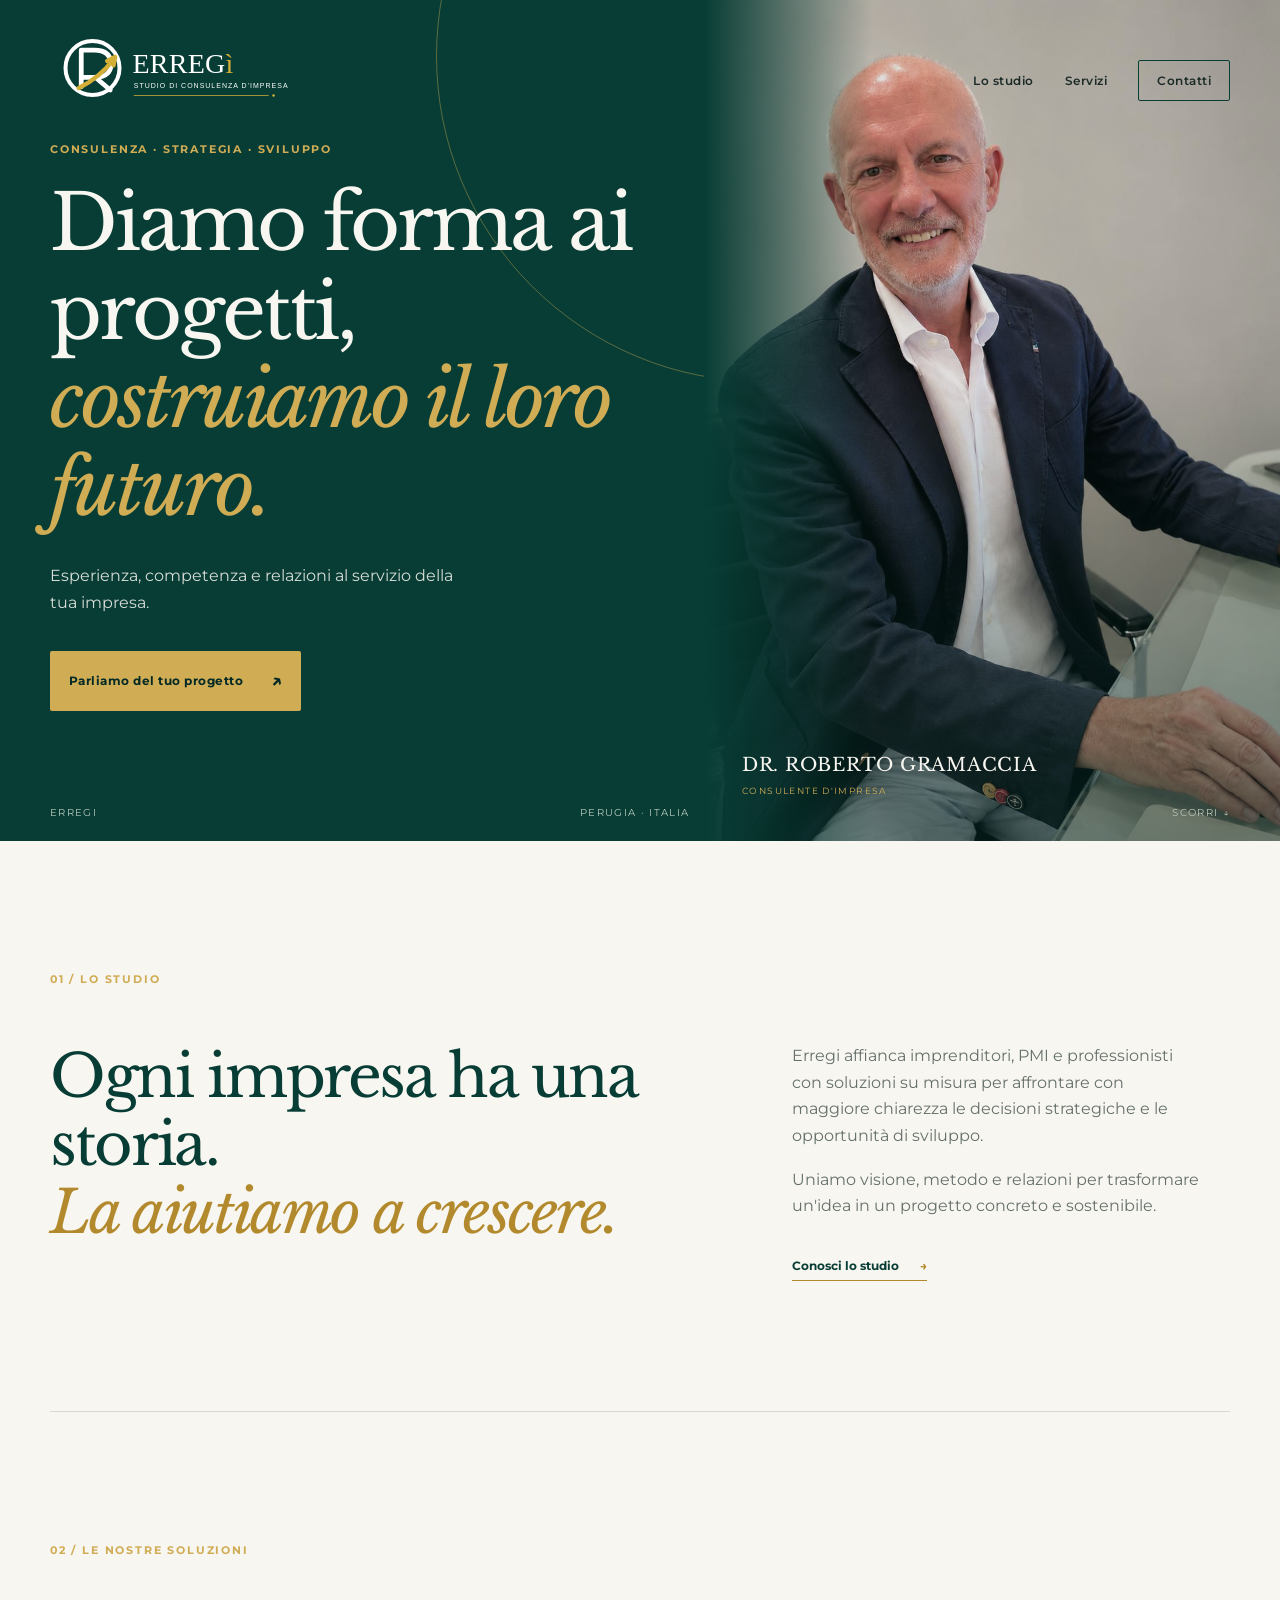
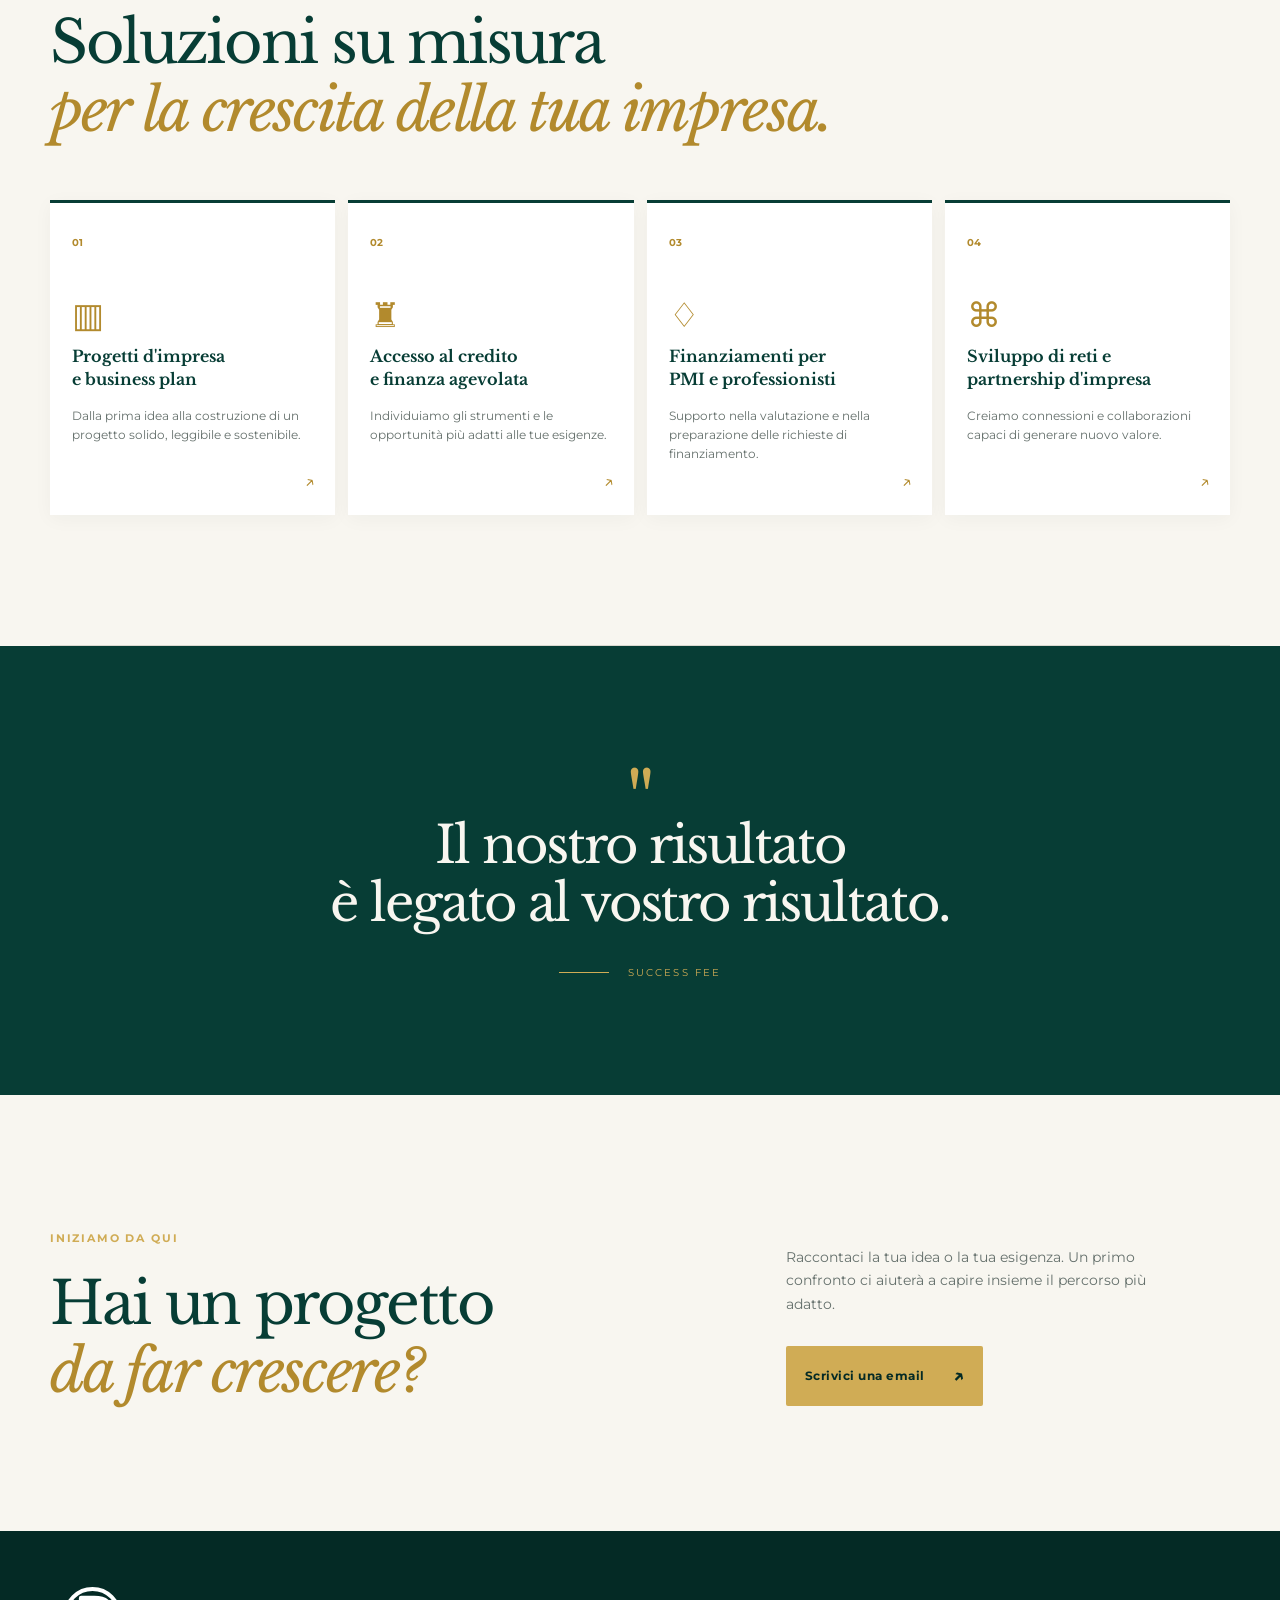
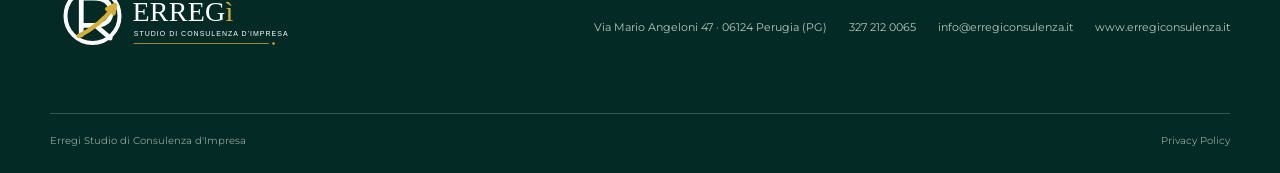
==== index.html @ 0ce78645 "fix: correzione logo e dimensione" ====
<!DOCTYPE html>
<html lang="it">
<head>
  <meta charset="UTF-8">
  <meta name="viewport" content="width=device-width, initial-scale=1.0">
  <meta name="description" content="Erregi Studio di Consulenza d'Impresa — soluzioni su misura per la crescita della tua impresa.">
  <title>Erregi | Studio di Consulenza d'Impresa</title>

  <link rel="preconnect" href="https://fonts.googleapis.com">
  <link rel="preconnect" href="https://fonts.gstatic.com" crossorigin>
  <link href="https://fonts.googleapis.com/css2?family=Libre+Baskerville:ital,wght@0,400;0,700;1,400&family=Montserrat:wght@400;500;600;700&display=swap" rel="stylesheet">
  <link rel="stylesheet" href="style.css">

  <!-- Favicon -->
  <link rel="icon" type="image/x-icon" href="ERREGi_Logo_Kit_Definitivo/favicon.ico">
  <link rel="icon" type="image/png" sizes="16x16" href="ERREGi_Logo_Kit_Definitivo/favicon-16.png">
  <link rel="icon" type="image/png" sizes="32x32" href="ERREGi_Logo_Kit_Definitivo/favicon-32.png">
  <link rel="icon" type="image/png" sizes="192x192" href="ERREGi_Logo_Kit_Definitivo/favicon-192.png">
  <link rel="apple-touch-icon" sizes="180x180" href="ERREGi_Logo_Kit_Definitivo/favicon-180.png">
</head>
<body>
  <header class="site-header">
    <a class="brand" href="#home" aria-label="Erregi home">
      <img class="brand-logo" src="ERREGi_Logo_Kit_Definitivo/ERREGi_logo_master_white_no_subtitle.svg" alt="Erregi Studio di Consulenza d'Impresa">
    </a>

    <nav aria-label="Navigazione principale">
      <a href="#studio">Lo studio</a>
      <a href="#servizi">Servizi</a>
      <a href="#contatti" class="nav-button">Contatti</a>
    </nav>
  </header>

  <main>
    <section class="hero" id="home">
      <div class="hero-content">
        <p class="overline">CONSULENZA · STRATEGIA · SVILUPPO</p>
        <h1>Diamo forma ai progetti,<br><em>costruiamo il loro futuro.</em></h1>
        <p class="hero-description">Esperienza, competenza e relazioni al servizio della tua impresa.</p>
        <a class="button button-gold" href="#contatti">Parliamo del tuo progetto <span>↗</span></a>
      </div>

      <div class="hero-image">
        <img src="roberto-gramaccia.jpeg" alt="Dott. Roberto Gramaccia">
        <div class="image-curve"></div>
        <div class="portrait-caption">DR. ROBERTO GRAMACCIA<br><small>CONSULENTE D'IMPRESA</small></div>
      </div>

      <div class="hero-bottom">
        <span>ERREGI</span>
        <span>PERUGIA · ITALIA</span>
        <span>SCORRI ↓</span>
      </div>
    </section>

    <section class="intro section" id="studio">
      <div class="section-kicker">01 / LO STUDIO</div>
      <div class="intro-grid">
        <h2>Ogni impresa ha una storia.<br><em>La aiutiamo a crescere.</em></h2>
        <div class="intro-copy">
          <p>Erregi affianca imprenditori, PMI e professionisti con soluzioni su misura per affrontare con maggiore chiarezza le decisioni strategiche e le opportunità di sviluppo.</p>
          <p>Uniamo visione, metodo e relazioni per trasformare un'idea in un progetto concreto e sostenibile.</p>
          <a class="underlined-link" href="#contatti">Conosci lo studio <span>→</span></a>
        </div>
      </div>
    </section>

    <section class="services section" id="servizi">
      <div class="section-kicker">02 / LE NOSTRE SOLUZIONI</div>
      <div class="services-heading">
        <h2>Soluzioni su misura<br><em>per la crescita della tua impresa.</em></h2>
      </div>

      <div class="services-grid">
        <article class="service-card">
          <span class="number">01</span>
          <div class="service-icon">▥</div>
          <h3>Progetti d'impresa<br>e business plan</h3>
          <p>Dalla prima idea alla costruzione di un progetto solido, leggibile e sostenibile.</p>
          <span class="arrow">↗</span>
        </article>

        <article class="service-card">
          <span class="number">02</span>
          <div class="service-icon">♜</div>
          <h3>Accesso al credito<br>e finanza agevolata</h3>
          <p>Individuiamo gli strumenti e le opportunità più adatti alle tue esigenze.</p>
          <span class="arrow">↗</span>
        </article>

        <article class="service-card">
          <span class="number">03</span>
          <div class="service-icon">♢</div>
          <h3>Finanziamenti per<br>PMI e professionisti</h3>
          <p>Supporto nella valutazione e nella preparazione delle richieste di finanziamento.</p>
          <span class="arrow">↗</span>
        </article>

        <article class="service-card">
          <span class="number">04</span>
          <div class="service-icon">⌘</div>
          <h3>Sviluppo di reti e<br>partnership d'impresa</h3>
          <p>Creiamo connessioni e collaborazioni capaci di generare nuovo valore.</p>
          <span class="arrow">↗</span>
        </article>
      </div>
    </section>

    <section class="quote-section">
      <div class="quote-mark">"</div>
      <blockquote>Il nostro risultato<br>è legato al vostro risultato.</blockquote>
      <div class="gold-line"></div>
      <span>SUCCESS FEE</span>
    </section>

    <section class="contact section" id="contatti">
      <div class="contact-inner">
        <div>
          <p class="overline">INIZIAMO DA QUI</p>
          <h2>Hai un progetto<br><em>da far crescere?</em></h2>
        </div>
        <div class="contact-details">
          <p>Raccontaci la tua idea o la tua esigenza. Un primo confronto ci aiuterà a capire insieme il percorso più adatto.</p>
          <a class="button button-gold" href="mailto:info@erregiconsulenza.it">Scrivici una email <span>↗</span></a>
        </div>
      </div>
    </section>
  </main>

  <footer class="footer section">
    <a class="footer-brand" href="#home" aria-label="Torna alla home Erregi">
      <img class="footer-logo" src="ERREGi_Logo_Kit_Definitivo/ERREGi_logo_master_white_no_subtitle.svg" alt="Erregi Studio di Consulenza d'Impresa">
    </a>

    <div class="footer-contact">
      <span>Via Mario Angeloni 47 · 06124 Perugia (PG)</span>
      <a href="tel:+393272120065">327 212 0065</a>
      <a href="mailto:info@erregiconsulenza.it">info@erregiconsulenza.it</a>
      <a href="https://www.erregiconsulenza.it">www.erregiconsulenza.it</a>
    </div>

    <div class="footer-bottom">
      <span>Erregi Studio di Consulenza d'Impresa</span>
      <a href="#">Privacy Policy</a>
    </div>
  </footer>
</body>
</html>
---- style.css ----
:root {
  --green: #073d35;
  --green-dark: #042a25;
  --gold: #b28a2d;
  --gold-light: #d0ac55;
  --cream: #f8f6f0;
  --ink: #1c2b28;
  --muted: #65706c;
  --line: #d9d8cf;
  --max: 1180px;
}


* {
  box-sizing: border-box;
}


html {
  scroll-behavior: smooth;
}


body {
  margin: 0;
  color: var(--ink);
  background: var(--cream);
  font-family: Montserrat, Arial, sans-serif;
  line-height: 1.65;
}


a {
  color: inherit;
  text-decoration: none;
}


.site-header {
  position: absolute;
  z-index: 5;
  top: 0;
  left: 50%;
  transform: translateX(-50%);
  width: min(var(--max), calc(100% - 64px));
  padding: 28px 0;
  display: flex;
  justify-content: space-between;
  align-items: center;
}


.brand {
  display: flex;
  align-items: center;
}


.brand-logo,
.footer-logo {
  display: block;
  width: 300px;
  height: auto;
  max-height: none;
}


nav {
  display: flex;
  align-items: center;
  gap: 31px;
  font-size: .75rem;
  font-weight: 600;
  letter-spacing: .04em;
}


nav a {
  transition: color .2s ease;
}


nav a:hover {
  color: var(--gold);
}


.nav-button {
  border: 1px solid var(--green);
  padding: 10px 18px;
  border-radius: 2px;
}


.hero {
  min-height: 720px;
  background: var(--green);
  color: var(--cream);
  position: relative;
  overflow: hidden;
  display: flex;
  align-items: center;
  padding: 130px max(32px, calc((100% - var(--max)) / 2));
}


.hero:before {
  content: '';
  position: absolute;
  width: 650px;
  height: 650px;
  border: 1px solid rgba(208, 172, 85, .42);
  border-radius: 50%;
  right: 15%;
  top: -270px;
}


.hero-content {
  width: 56%;
  position: relative;
  z-index: 2;
  animation: rise .9s ease both;
}


.overline,
.section-kicker {
  color: var(--gold-light);
  letter-spacing: .17em;
  font-size: .67rem;
  font-weight: 700;
}


h1,
h2,
blockquote {
  font-family: 'Libre Baskerville', Georgia, serif;
  font-weight: 400;
  letter-spacing: -.04em;
  line-height: 1.15;
}


h1 {
  font-size: clamp(3.5rem, 6vw, 6.8rem);
  margin: 22px 0 28px;
}


h2 {
  font-size: clamp(2.4rem, 4.6vw, 4.8rem);
  margin: 0;
}


em {
  color: var(--gold-light);
  font-style: italic;
}


.hero-description {
  max-width: 425px;
  color: #d7ddd6;
  font-size: 1.03rem;
  margin-bottom: 35px;
}


.button {
  display: inline-flex;
  gap: 28px;
  align-items: center;
  padding: 14px 19px;
  border-radius: 2px;
  font-size: .75rem;
  font-weight: 700;
  letter-spacing: .04em;
  transition: transform .25s, background .25s;
}


.button:hover {
  transform: translateY(-3px);
}


.button-gold {
  color: var(--green-dark);
  background: var(--gold-light);
}


.button-gold:hover {
  background: #e0be69;
}


.button span {
  font-size: 1.2rem;
}


.hero-image {
  position: absolute;
  right: -2%;
  top: 0;
  height: 100%;
  width: 47%;
  overflow: hidden;
  background: #173e37;
}


.hero-image img {
  width: 100%;
  height: 100%;
  object-fit: cover;
  object-position: center top;
  opacity: .88;
  filter: saturate(.85);
}


.hero-image:after {
  content: '';
  position: absolute;
  inset: 0;
  background: linear-gradient(90deg, var(--green) 0%, transparent 28%), linear-gradient(0deg, rgba(4, 42, 37, .5), transparent 55%);
}


.image-curve {
  position: absolute;
  z-index: 2;
  width: 690px;
  height: 850px;
  border-left: 5px solid var(--gold);
  border-radius: 50%;
  left: -390px;
  top: -70px;
}


.portrait-caption {
  position: absolute;
  z-index: 3;
  bottom: 42px;
  left: 38px;
  font: 1.15rem 'Libre Baskerville', serif;
  letter-spacing: .04em;
}


.portrait-caption small {
  font: .58rem Montserrat, sans-serif;
  letter-spacing: .15em;
  color: var(--gold-light);
}


.hero-bottom {
  position: absolute;
  bottom: 20px;
  left: max(32px, calc((100% - var(--max)) / 2));
  right: max(32px, calc((100% - var(--max)) / 2));
  z-index: 3;
  display: flex;
  justify-content: space-between;
  color: #b9c9bd;
  font-size: .6rem;
  letter-spacing: .14em;
}


.section {
  width: min(var(--max), calc(100% - 64px));
  margin: auto;
}


.intro,
.services {
  padding: 130px 0;
  border-bottom: 1px solid var(--line);
}


.intro-grid {
  display: grid;
  grid-template-columns: 1.1fr .75fr;
  gap: 100px;
  margin-top: 55px;
}


.intro-grid h2 {
  color: var(--green);
}


.intro-grid em {
  color: var(--gold);
}


.intro-copy {
  color: var(--muted);
  max-width: 410px;
}


.intro-copy p {
  margin-top: 0;
  margin-bottom: 18px;
}


.underlined-link {
  color: var(--green);
  display: inline-block;
  margin-top: 18px;
  border-bottom: 1px solid var(--gold);
  padding-bottom: 4px;
  font-size: .75rem;
  font-weight: 700;
}


.underlined-link span {
  color: var(--gold);
  margin-left: 18px;
}


.services-heading {
  margin: 50px 0 55px;
}


.services-heading h2 {
  color: var(--green);
}


.services-heading em {
  color: var(--gold);
}


.services-grid {
  display: grid;
  grid-template-columns: repeat(4, 1fr);
  gap: 13px;
}


.service-card {
  position: relative;
  min-height: 315px;
  padding: 25px 22px;
  background: white;
  border-top: 3px solid var(--green);
  box-shadow: 0 4px 18px rgba(7, 61, 53, .04);
  transition: transform .3s, box-shadow .3s;
}


.service-card:hover {
  transform: translateY(-7px);
  box-shadow: 0 16px 30px rgba(7, 61, 53, .12);
}


.number {
  color: var(--gold);
  font-size: .65rem;
  font-weight: 700;
}


.service-icon {
  margin-top: 33px;
  color: var(--gold);
  font-size: 2.1rem;
  height: 42px;
}


.service-card h3 {
  color: var(--green);
  font: 700 1rem 'Libre Baskerville', serif;
  line-height: 1.45;
}


.service-card p {
  color: var(--muted);
  font-size: .72rem;
  line-height: 1.65;
}


.arrow {
  position: absolute;
  bottom: 17px;
  right: 20px;
  color: var(--gold);
  font-size: 1.2rem;
}


.quote-section {
  padding: 110px 32px;
  background: var(--green);
  color: var(--cream);
  text-align: center;
}


.quote-mark {
  color: var(--gold-light);
  font: 5rem 'Libre Baskerville', serif;
  height: 60px;
}


.quote-section blockquote {
  font-size: clamp(2rem, 4vw, 4rem);
  margin: 0 auto 25px;
}


.gold-line {
  display: inline-block;
  width: 50px;
  border-top: 1px solid var(--gold-light);
  vertical-align: middle;
  margin-right: 15px;
}


.quote-section>span {
  color: var(--gold-light);
  letter-spacing: .2em;
  font-size: .65rem;
}


.contact {
  padding: 125px 0;
}


.contact-inner {
  display: grid;
  grid-template-columns: 1.2fr .8fr;
  gap: 70px;
  align-items: end;
}


.contact h2 {
  color: var(--green);
  margin-top: 22px;
}


.contact h2 em {
  color: var(--gold);
}


.contact-details {
  color: var(--muted);
  max-width: 370px;
  font-size: .88rem;
}


.contact-details p {
  margin-bottom: 30px;
}


.footer {
  background: var(--green-dark);
  color: #d8e0d8;
  width: 100%;
  max-width: none;
  padding: 45px max(32px, calc((100% - var(--max)) / 2)) 25px;
  display: grid;
  grid-template-columns: 1fr 1.6fr;
  gap: 32px;
}


.footer-brand {
  display: flex;
  align-items: center;
  width: max-content;
}


.footer-contact {
  display: flex;
  flex-wrap: wrap;
  align-content: center;
  justify-content: flex-end;
  gap: 8px 22px;
  font-size: .68rem;
  color: #b7c9bb;
}


.footer-contact a:hover,
.footer-bottom a:hover {
  color: var(--gold-light);
}


.footer-bottom {
  grid-column: 1 / -1;
  border-top: 1px solid #31564e;
  padding-top: 18px;
  display: flex;
  justify-content: space-between;
  color: #8da49a;
  font-size: .62rem;
}


@keyframes rise {
  from {
    opacity: 0;
    transform: translateY(25px);
  }

  to {
    opacity: 1;
    transform: translateY(0);
  }
}


@media (max-width: 800px) {
  .site-header {
    width: calc(100% - 40px);
  }

  .brand-logo,
  .footer-logo {
    width: 145px;
    max-height: 44px;
  }

  .site-header nav a:not(.nav-button) {
    display: none;
  }

  .hero {
    min-height: 820px;
    padding: 150px 20px 110px;
    align-items: flex-start;
  }

  .hero-content {
    width: 100%;
  }

  .hero-image {
    top: auto;
    bottom: 0;
    height: 48%;
    width: 100%;
    opacity: .6;
  }

  .hero-image:after {
    background: linear-gradient(0deg, var(--green) 0%, transparent 60%);
  }

  .hero-image img {
    object-position: center center;
  }

  .hero-bottom {
    left: 20px;
    right: 20px;
  }

  .hero-bottom span:nth-child(2) {
    display: none;
  }

  .intro,
  .services,
  .contact {
    width: calc(100% - 40px);
    padding: 80px 0;
  }

  .intro-grid,
  .contact-inner {
    grid-template-columns: 1fr;
    gap: 35px;
  }

  .services-grid {
    grid-template-columns: 1fr 1fr;
  }

  .service-card {
    min-height: 290px;
  }

  .footer {
    padding-left: 20px;
    padding-right: 20px;
    grid-template-columns: 1fr;
  }

  .footer-contact {
    justify-content: flex-start;
  }

  .footer-bottom {
    grid-column: auto;
    flex-direction: column;
    gap: 8px;
  }
}


@media (max-width: 480px) {
  .nav-button {
    padding: 8px 12px;
  }

  .services-grid {
    grid-template-columns: 1fr;
  }

  h1 {
    font-size: 3.35rem;
  }

  .portrait-caption {
    left: 20px;
    bottom: 32px;
  }
}


@media (prefers-reduced-motion: reduce) {
  html {
    scroll-behavior: auto;
  }

  *,
  *::before,
  *::after {
    animation: none !important;
    transition: none !important;
  }
}
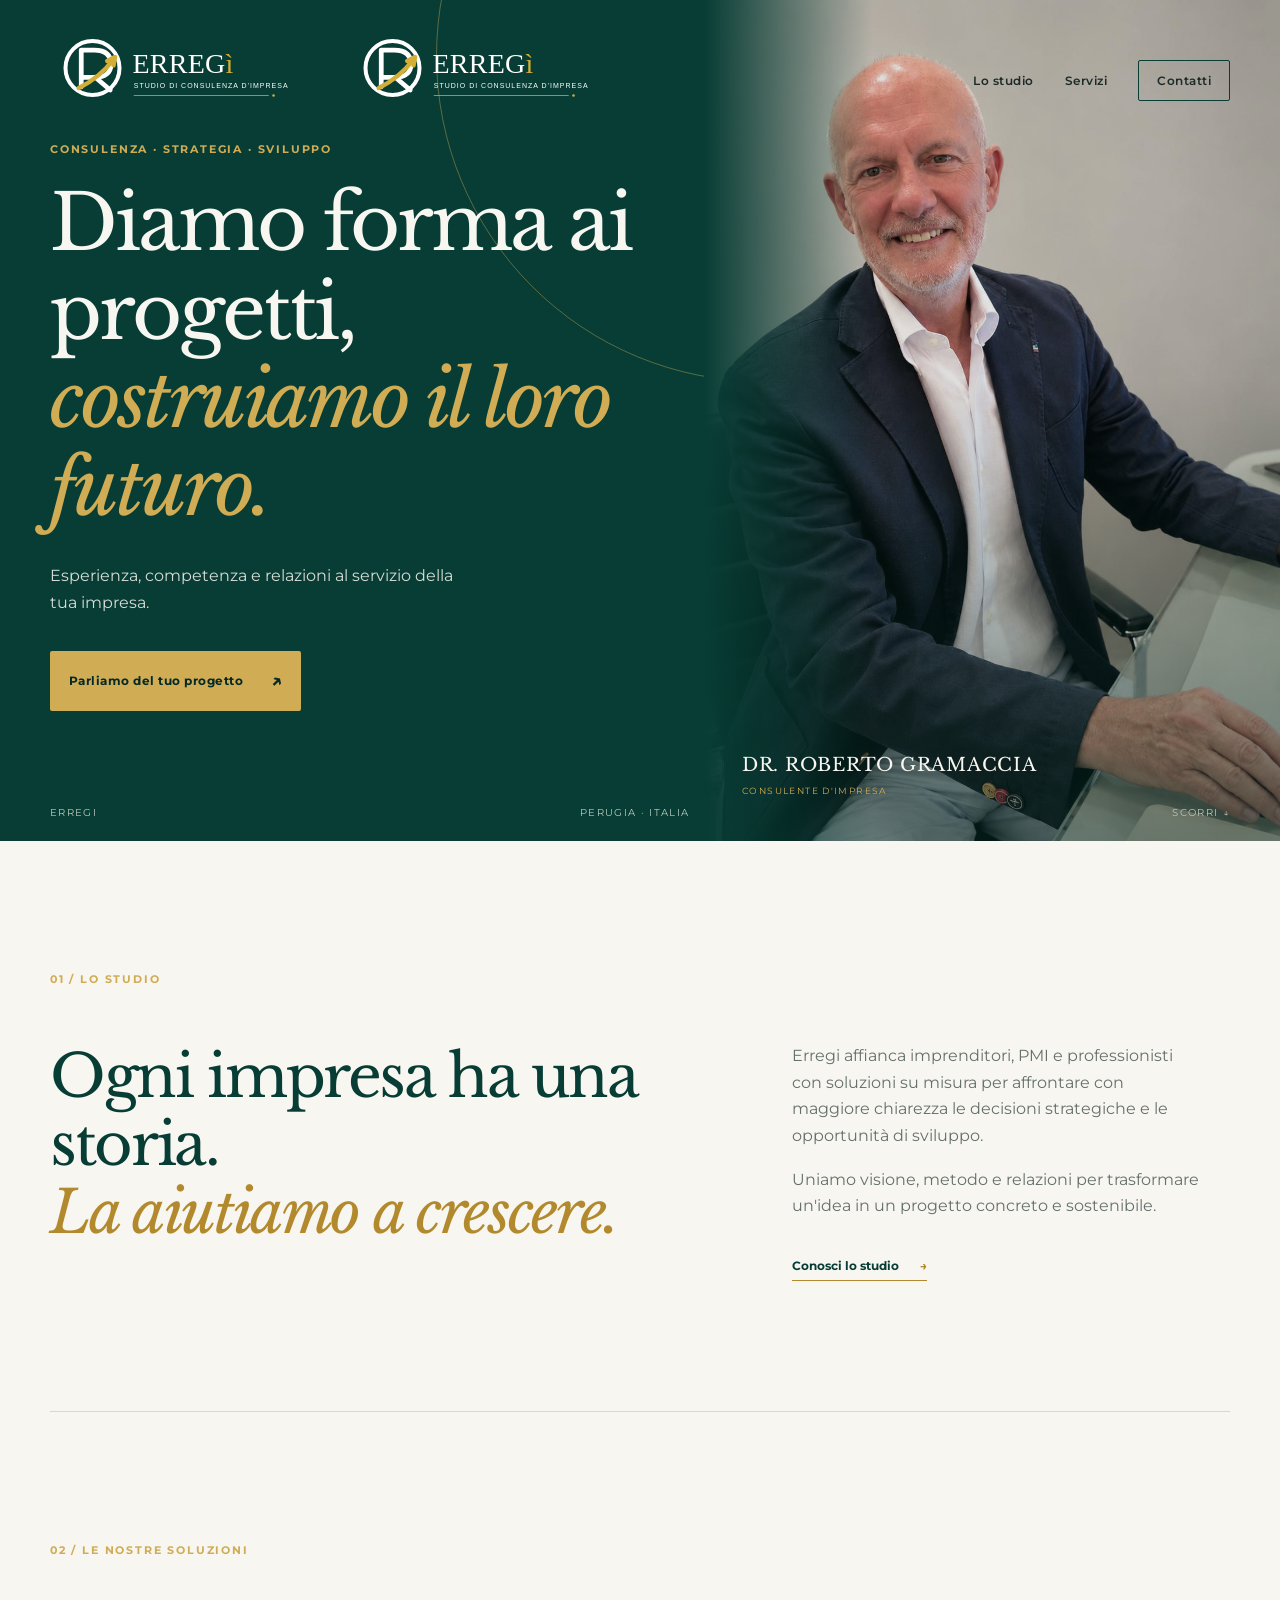
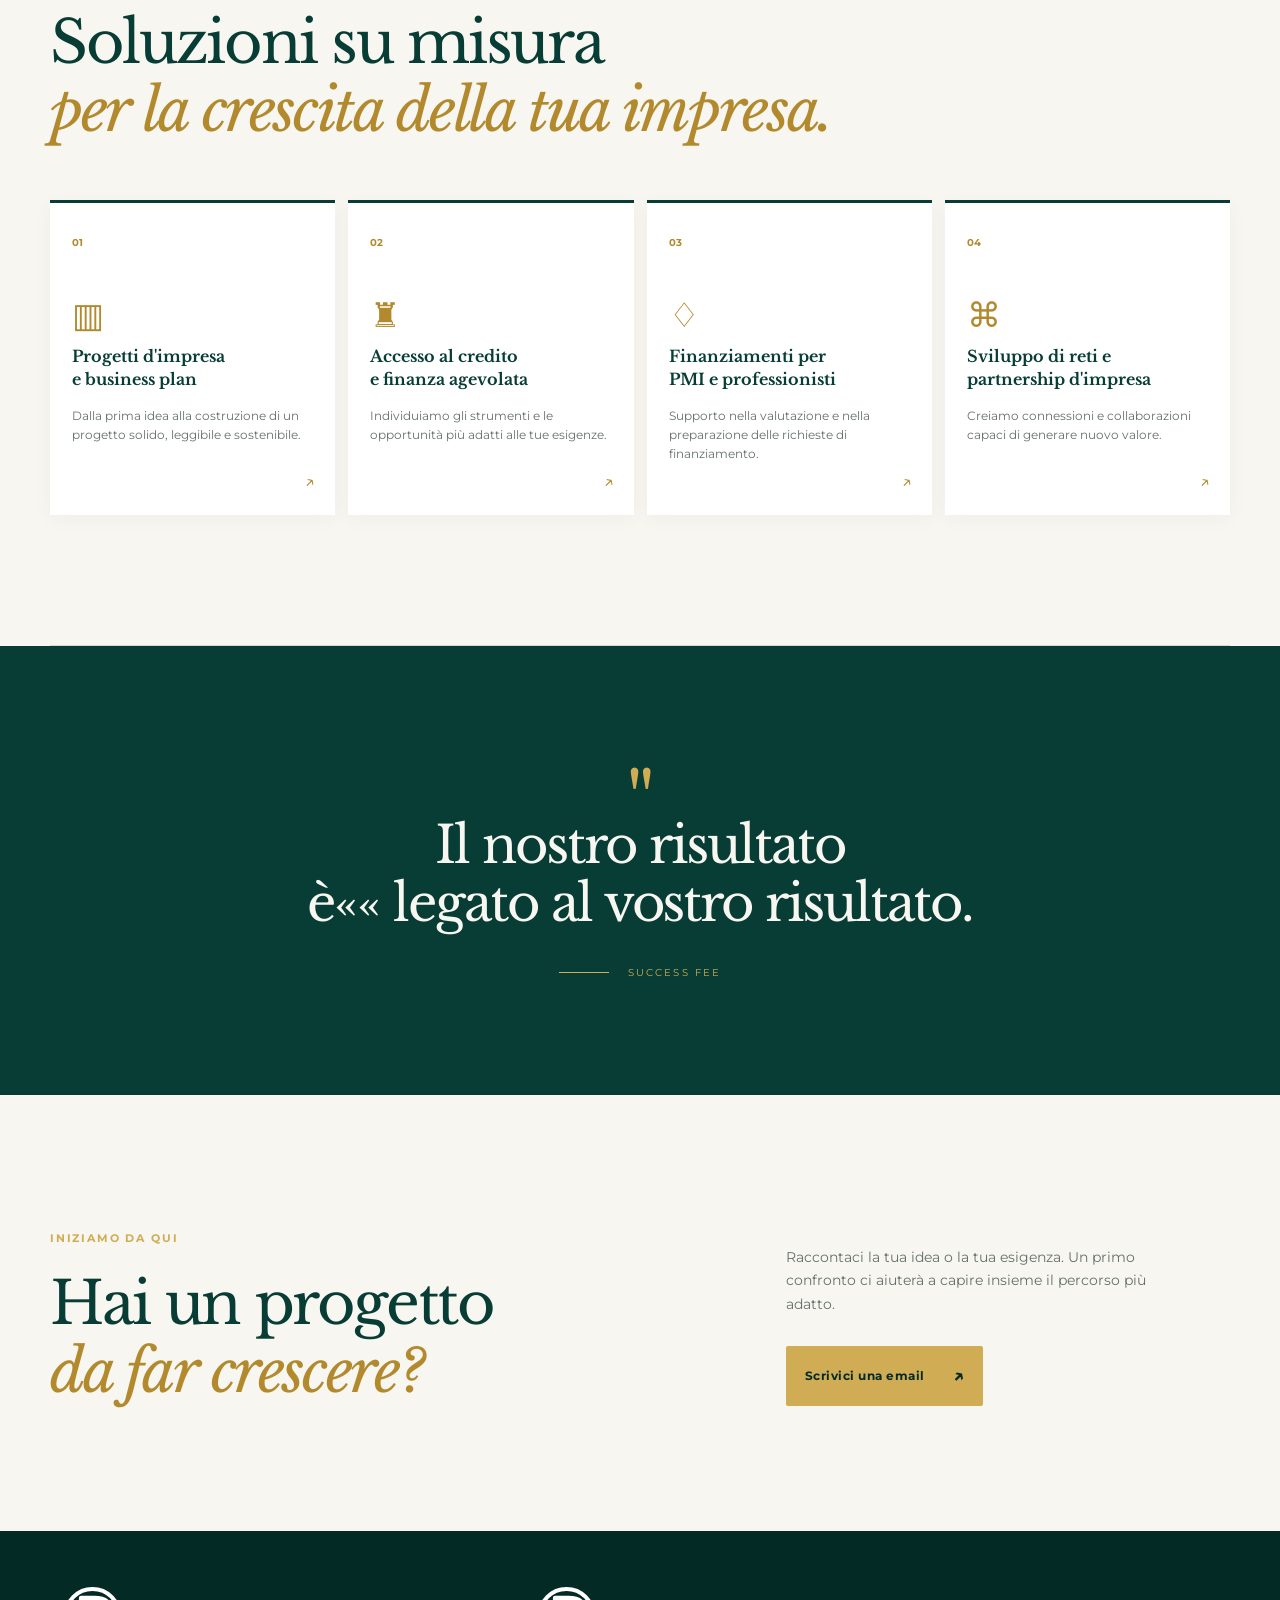
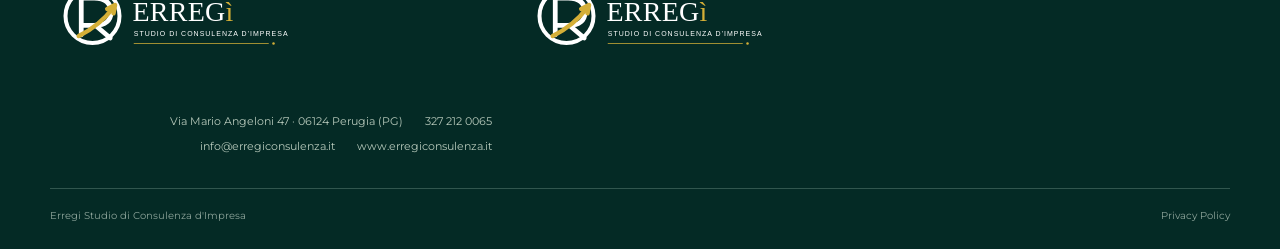
==== commit 1087aca6: "Merge branch 'main' of https://github.com/simcal11/erregi" ====
--- a/index.html
+++ b/index.html
@@ -21,6 +21,7 @@
 <body>
   <header class="site-header">
     <a class="brand" href="#home" aria-label="Erregi home">
+      <img class="brand-logo" src="ERREGi_Logo_Kit_Definitivo/ERREGi_logo_master_white_no_subtitle.svg" alt="Erregi Studio di Consulenza d'Impresa">
       <img class="brand-logo" src="ERREGi_Logo_Kit_Definitivo/ERREGi_logo_master_white_no_subtitle.svg" alt="Erregi Studio di Consulenza d'Impresa">
     </a>
 
@@ -108,7 +109,7 @@
 
     <section class="quote-section">
       <div class="quote-mark">"</div>
-      <blockquote>Il nostro risultato<br>è legato al vostro risultato.</blockquote>
+      <blockquote>Il nostro risultato<br>è«« legato al vostro risultato.</blockquote>
       <div class="gold-line"></div>
       <span>SUCCESS FEE</span>
     </section>
@@ -128,6 +129,9 @@
   </main>
 
   <footer class="footer section">
+    <div class="footer-brand">
+      <img class="footer-logo" src="ERREGi_Logo_Kit_Definitivo/ERREGi_logo_master_white_no_subtitle.svg" alt="Erregi Studio di Consulenza d'Impresa">
+    </div>
     <a class="footer-brand" href="#home" aria-label="Torna alla home Erregi">
       <img class="footer-logo" src="ERREGi_Logo_Kit_Definitivo/ERREGi_logo_master_white_no_subtitle.svg" alt="Erregi Studio di Consulenza d'Impresa">
     </a>
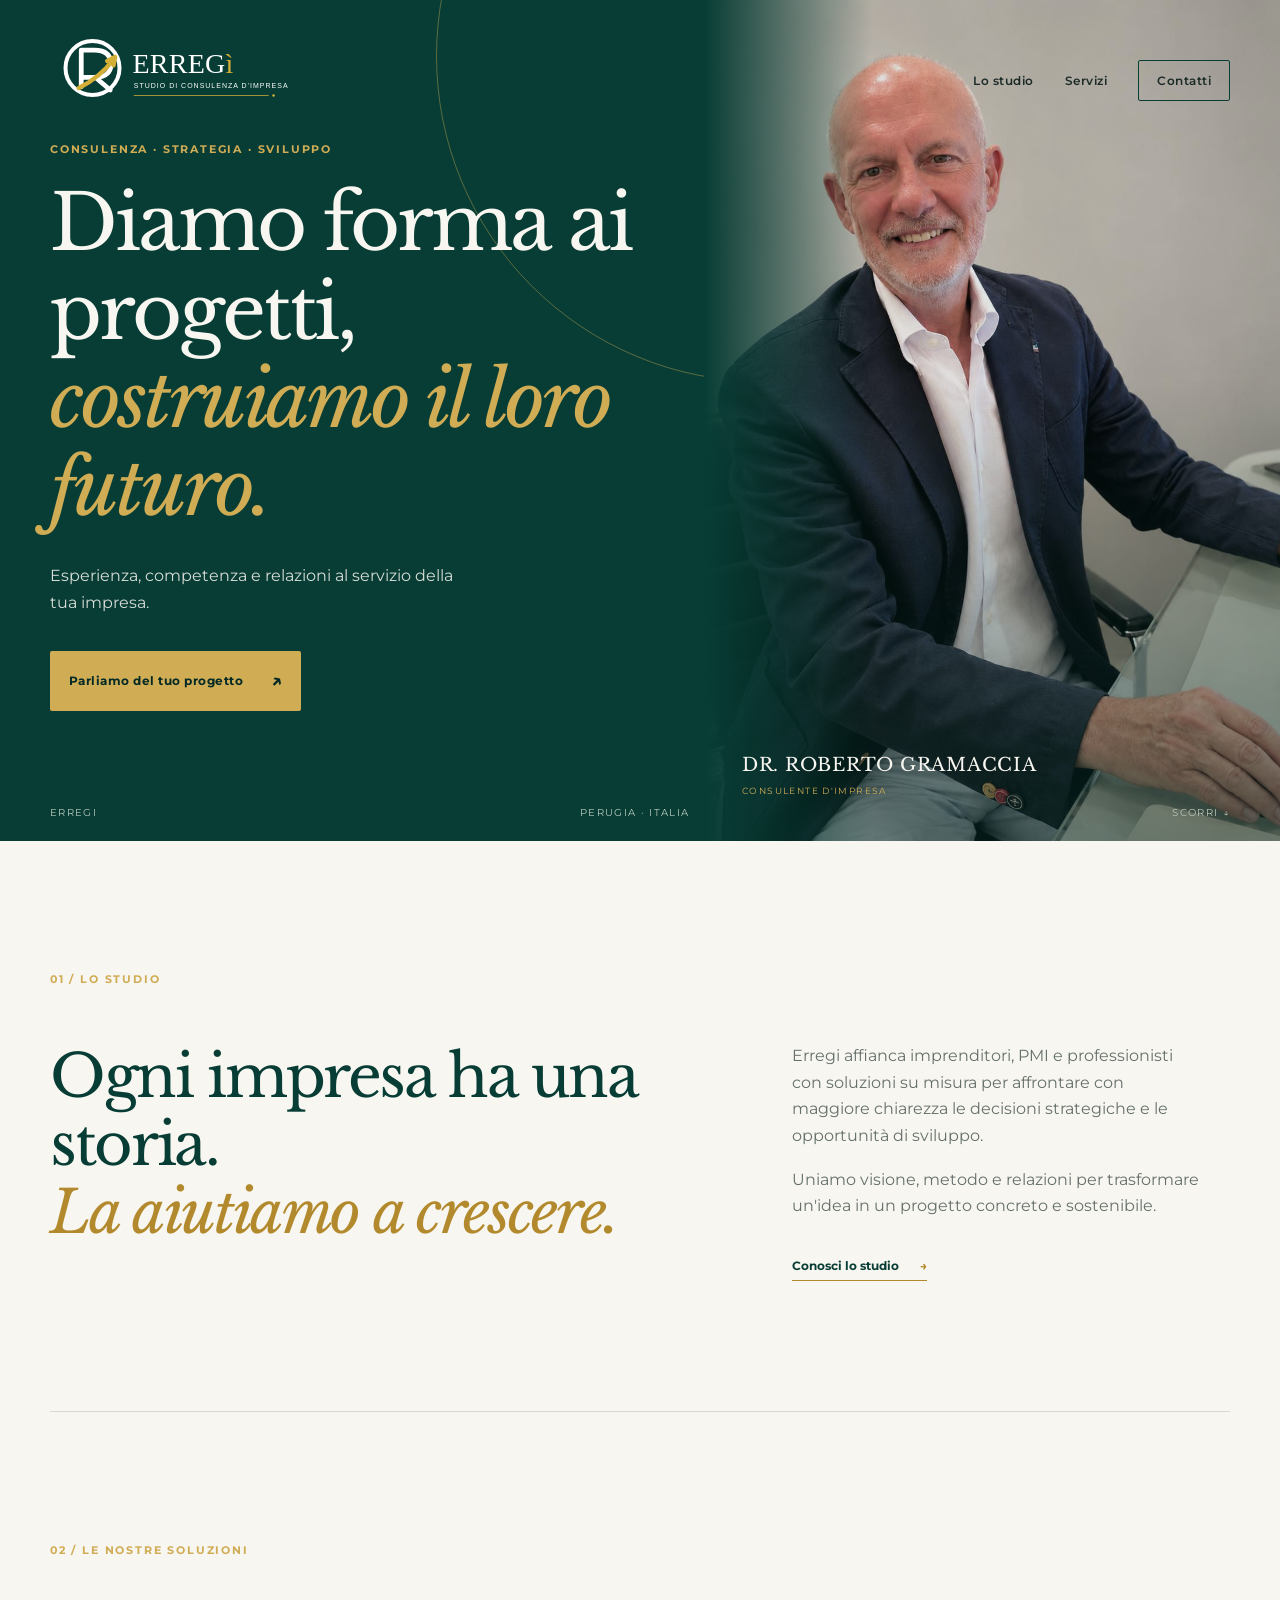
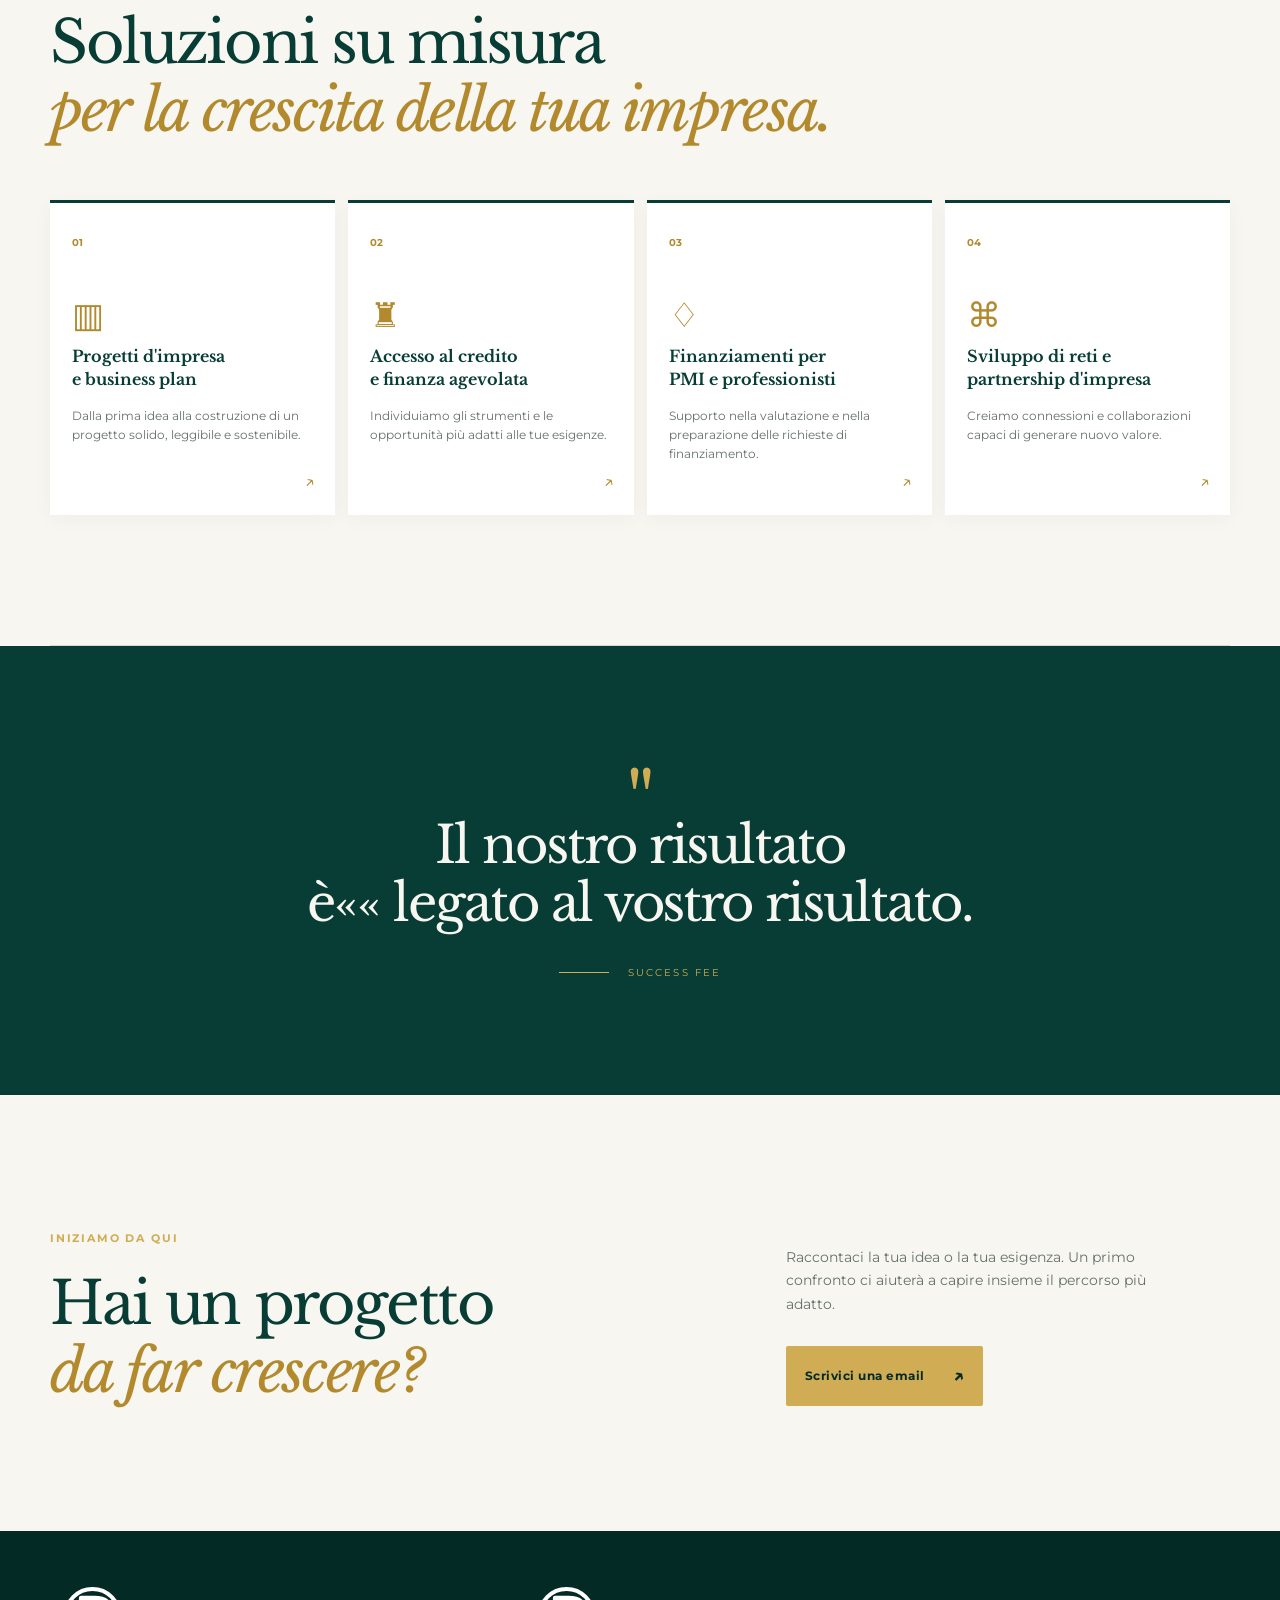
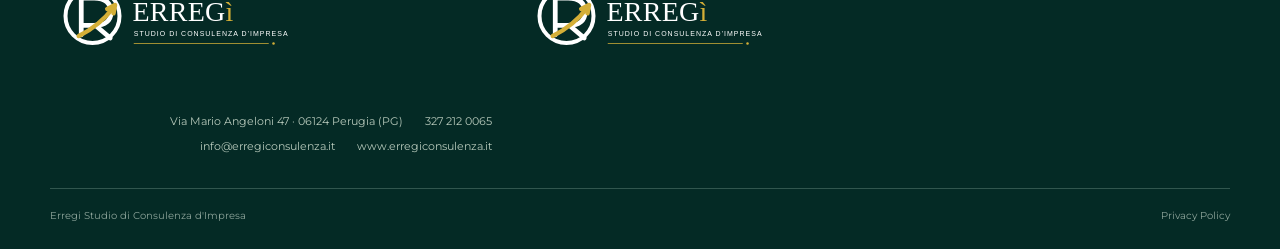
==== commit a28a5273: "fix: rimuove logo duplicato" ====
--- a/index.html
+++ b/index.html
@@ -21,7 +21,6 @@
 <body>
   <header class="site-header">
     <a class="brand" href="#home" aria-label="Erregi home">
-      <img class="brand-logo" src="ERREGi_Logo_Kit_Definitivo/ERREGi_logo_master_white_no_subtitle.svg" alt="Erregi Studio di Consulenza d'Impresa">
       <img class="brand-logo" src="ERREGi_Logo_Kit_Definitivo/ERREGi_logo_master_white_no_subtitle.svg" alt="Erregi Studio di Consulenza d'Impresa">
     </a>
 
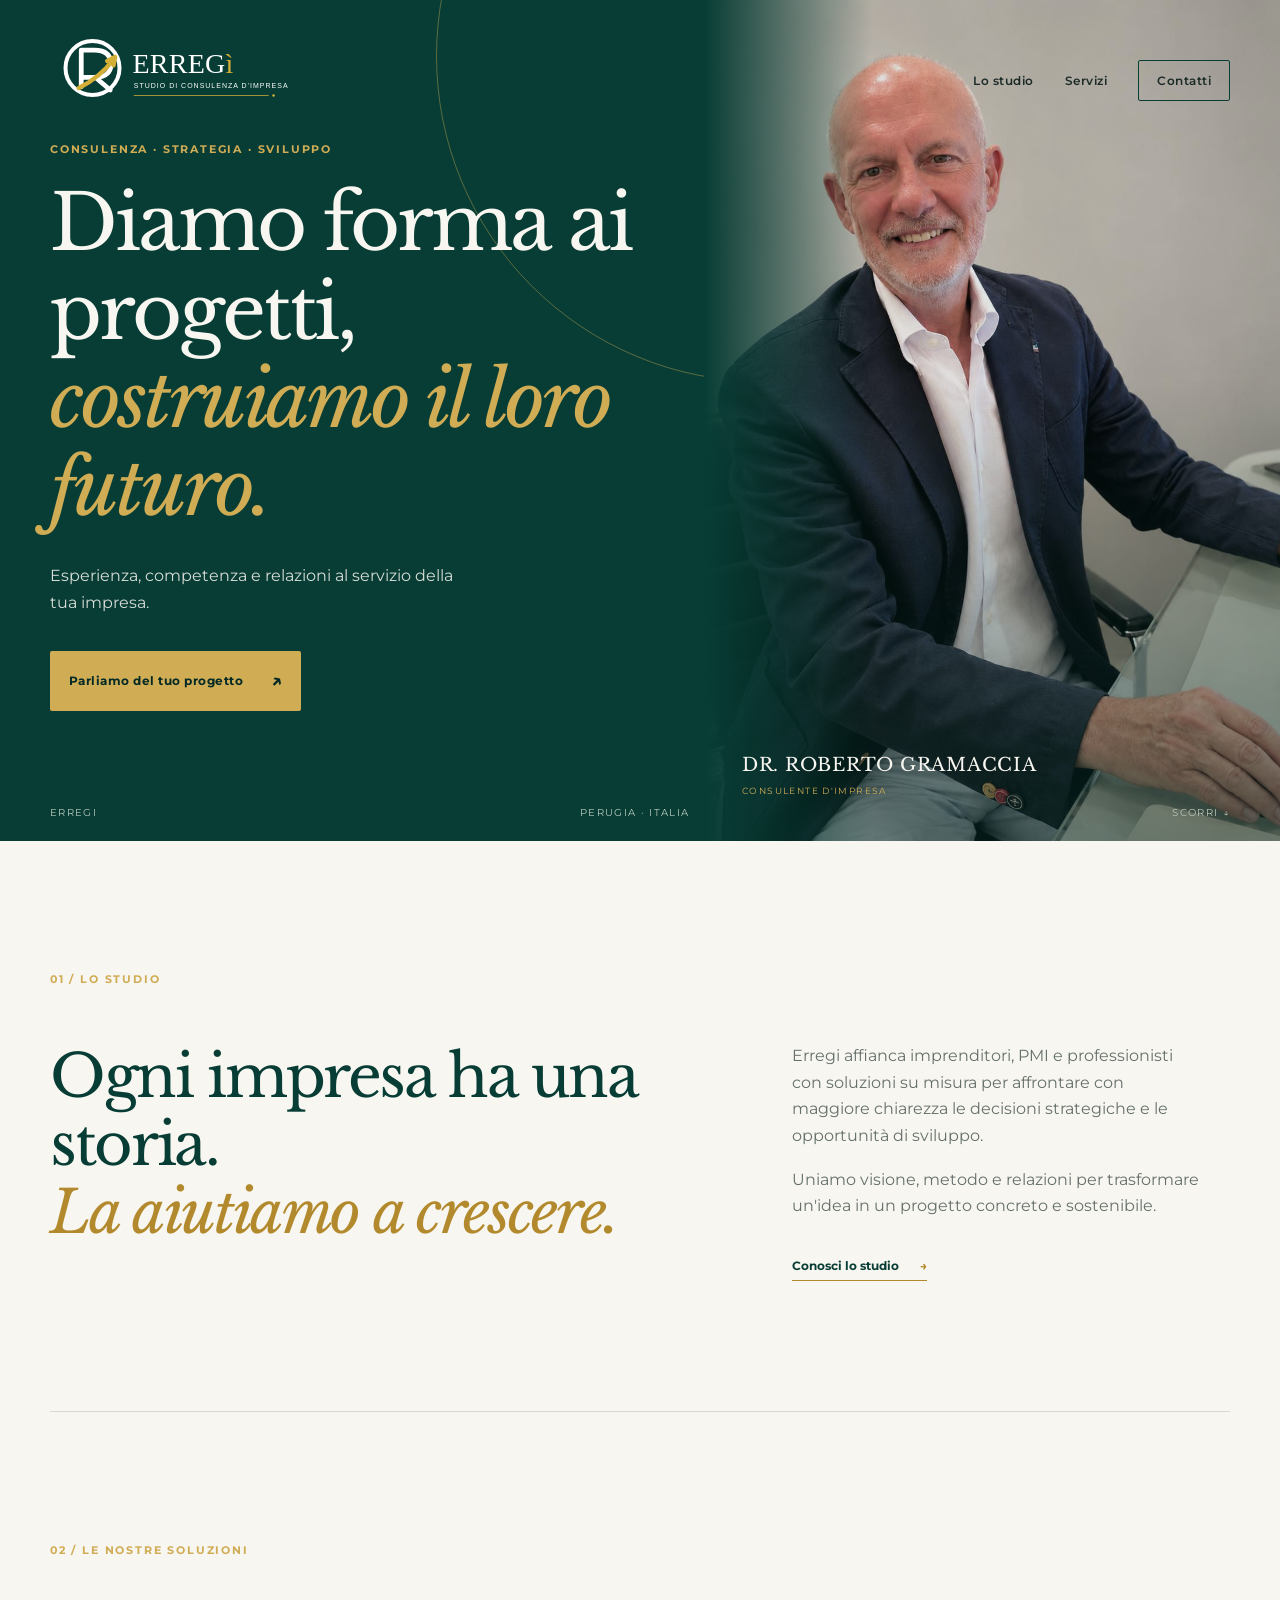
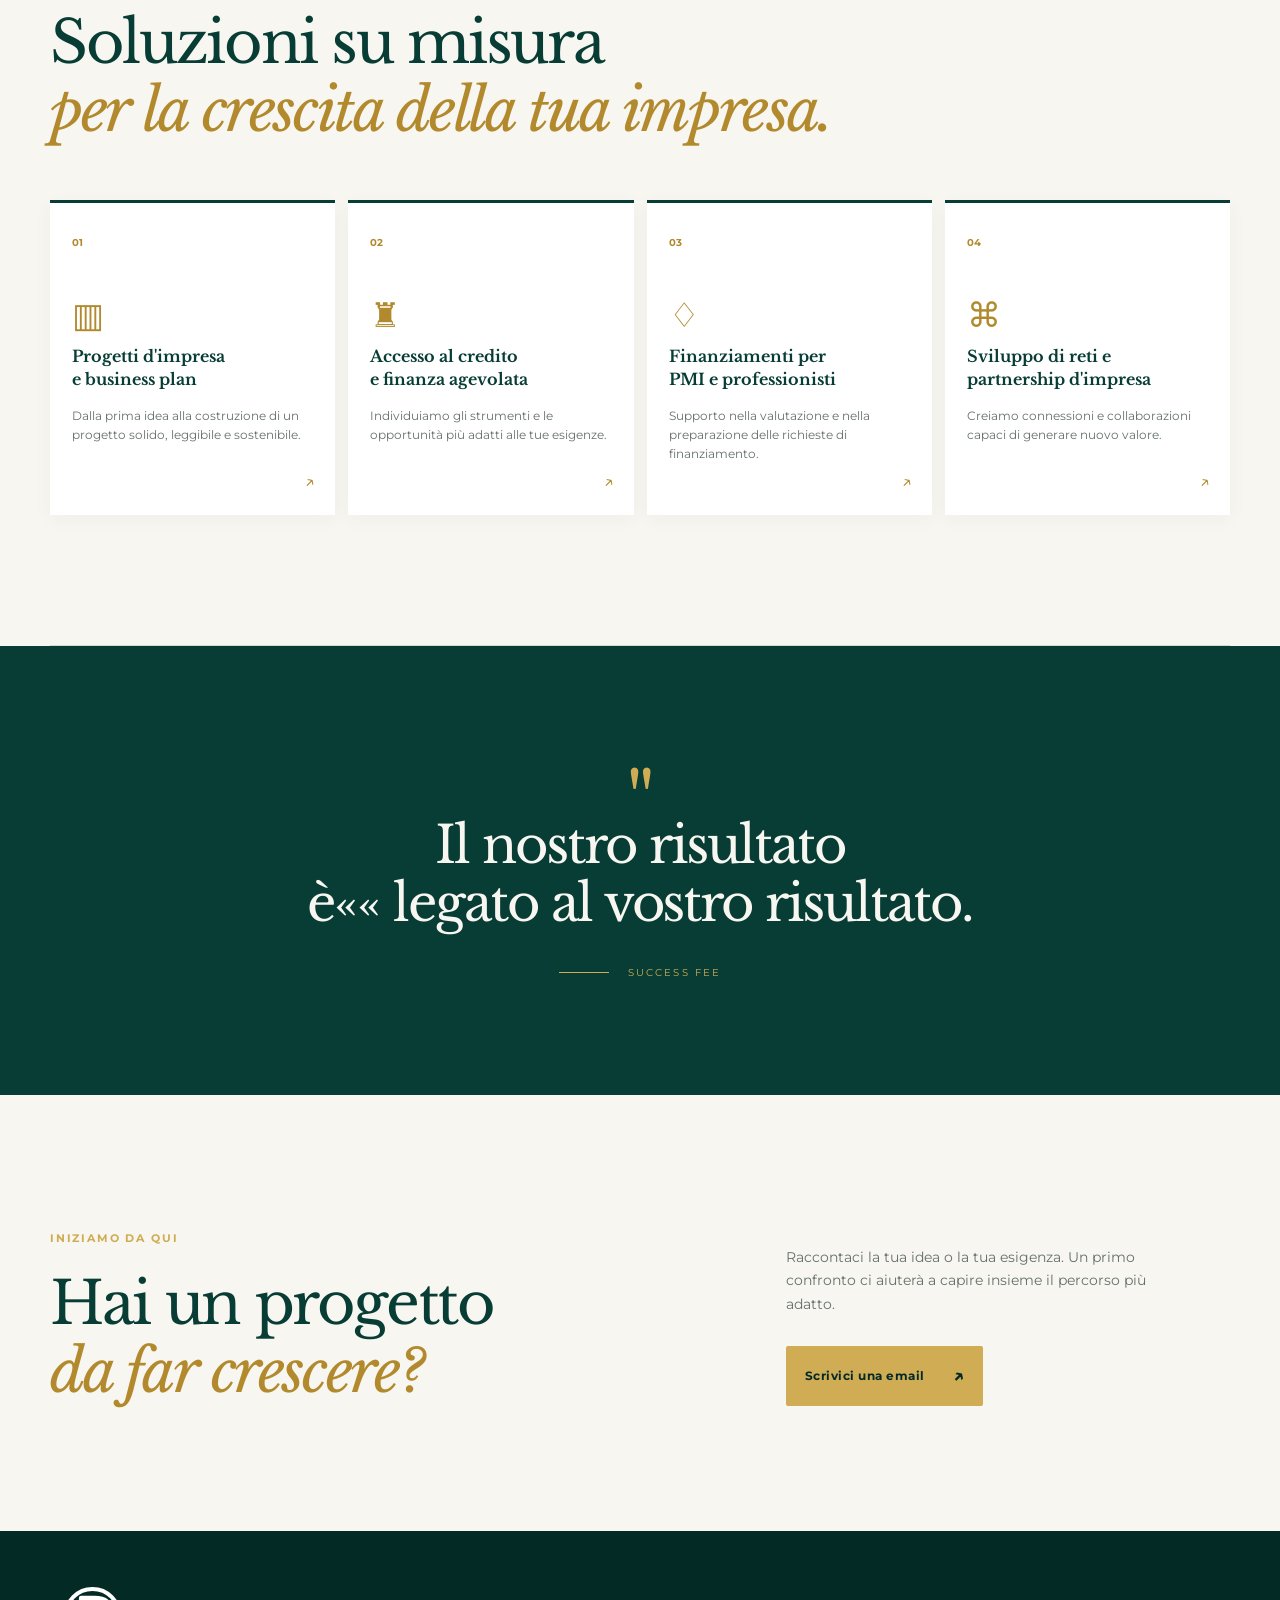
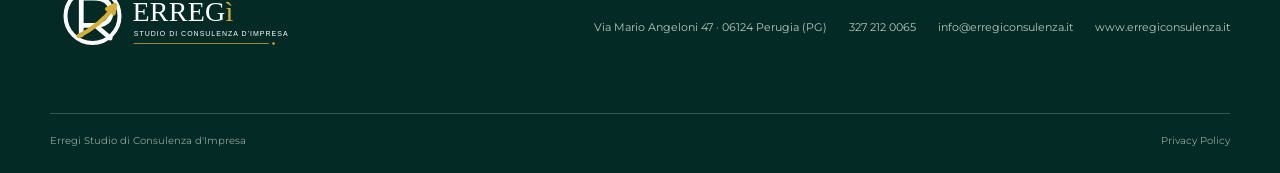
==== commit be0cabb5: "fix: rimuove logo footer duplicato" ====
--- a/index.html
+++ b/index.html
@@ -128,9 +128,6 @@
   </main>
 
   <footer class="footer section">
-    <div class="footer-brand">
-      <img class="footer-logo" src="ERREGi_Logo_Kit_Definitivo/ERREGi_logo_master_white_no_subtitle.svg" alt="Erregi Studio di Consulenza d'Impresa">
-    </div>
     <a class="footer-brand" href="#home" aria-label="Torna alla home Erregi">
       <img class="footer-logo" src="ERREGi_Logo_Kit_Definitivo/ERREGi_logo_master_white_no_subtitle.svg" alt="Erregi Studio di Consulenza d'Impresa">
     </a>
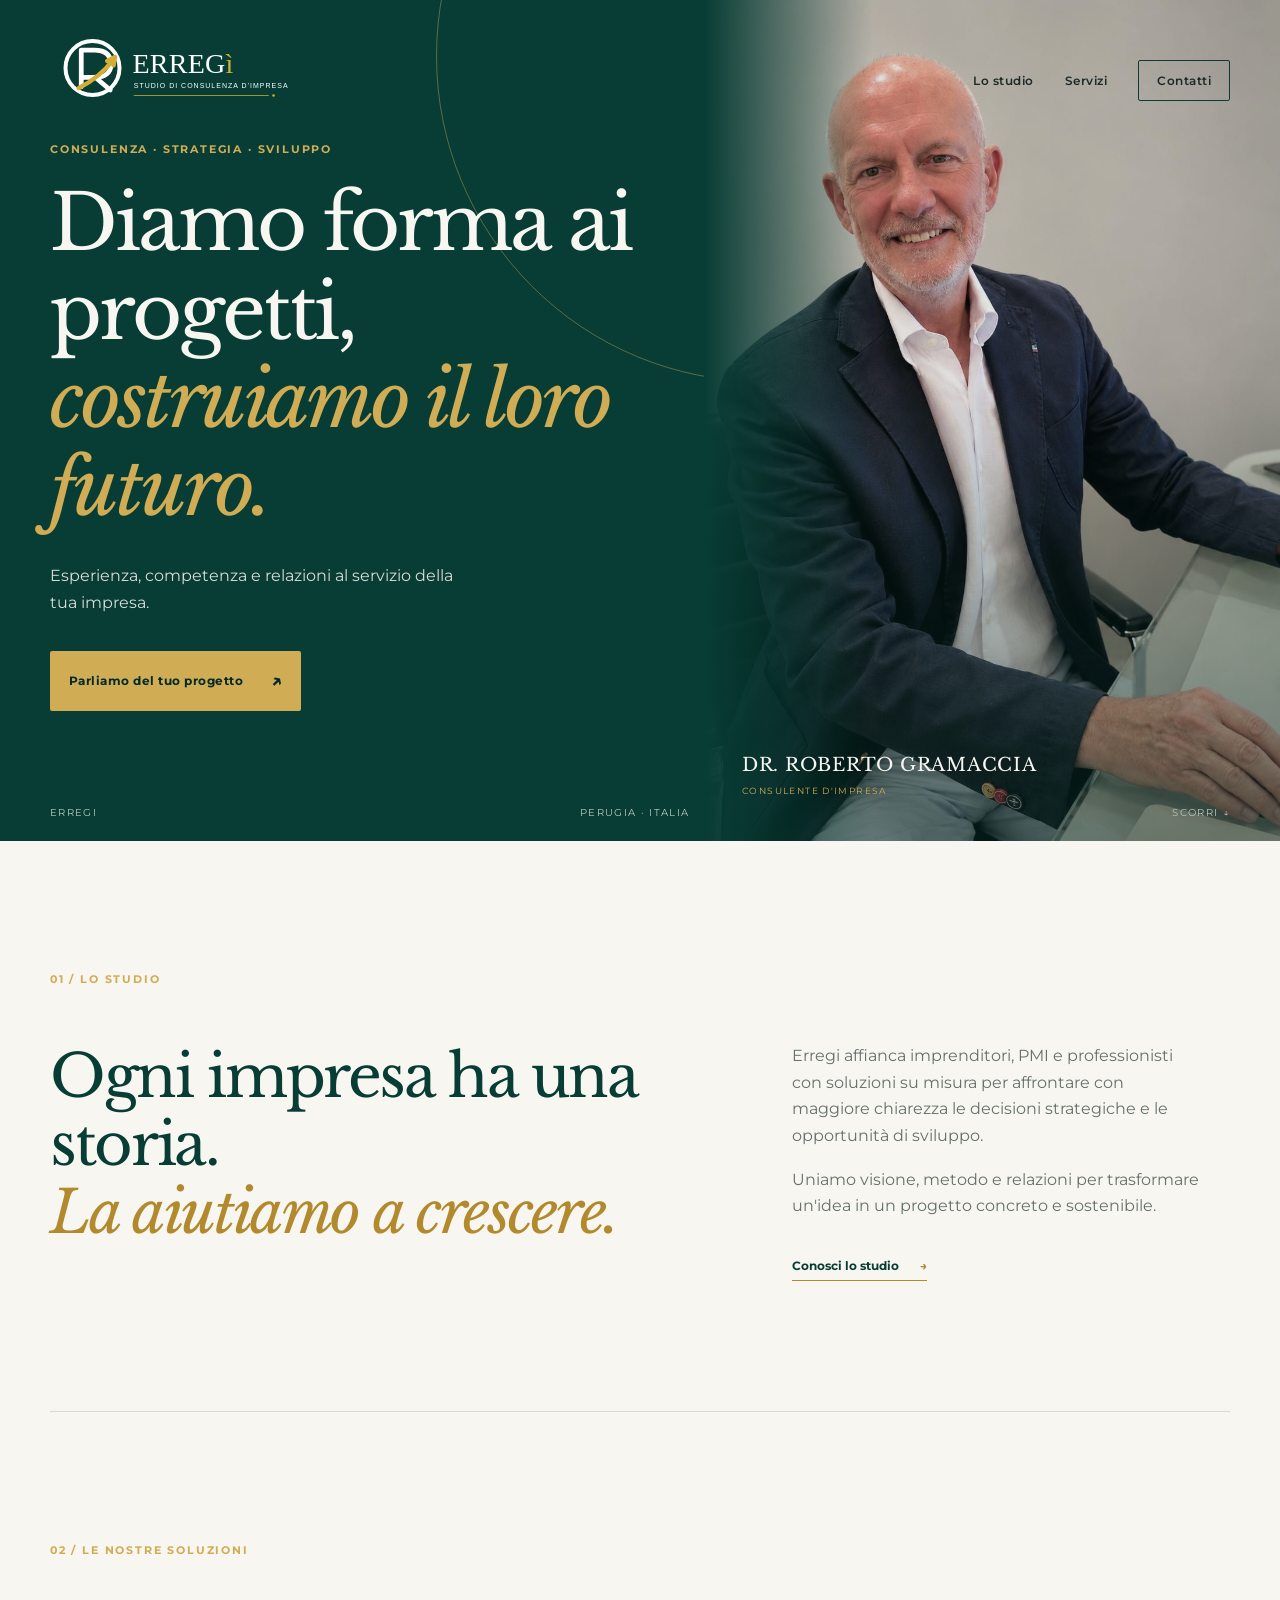
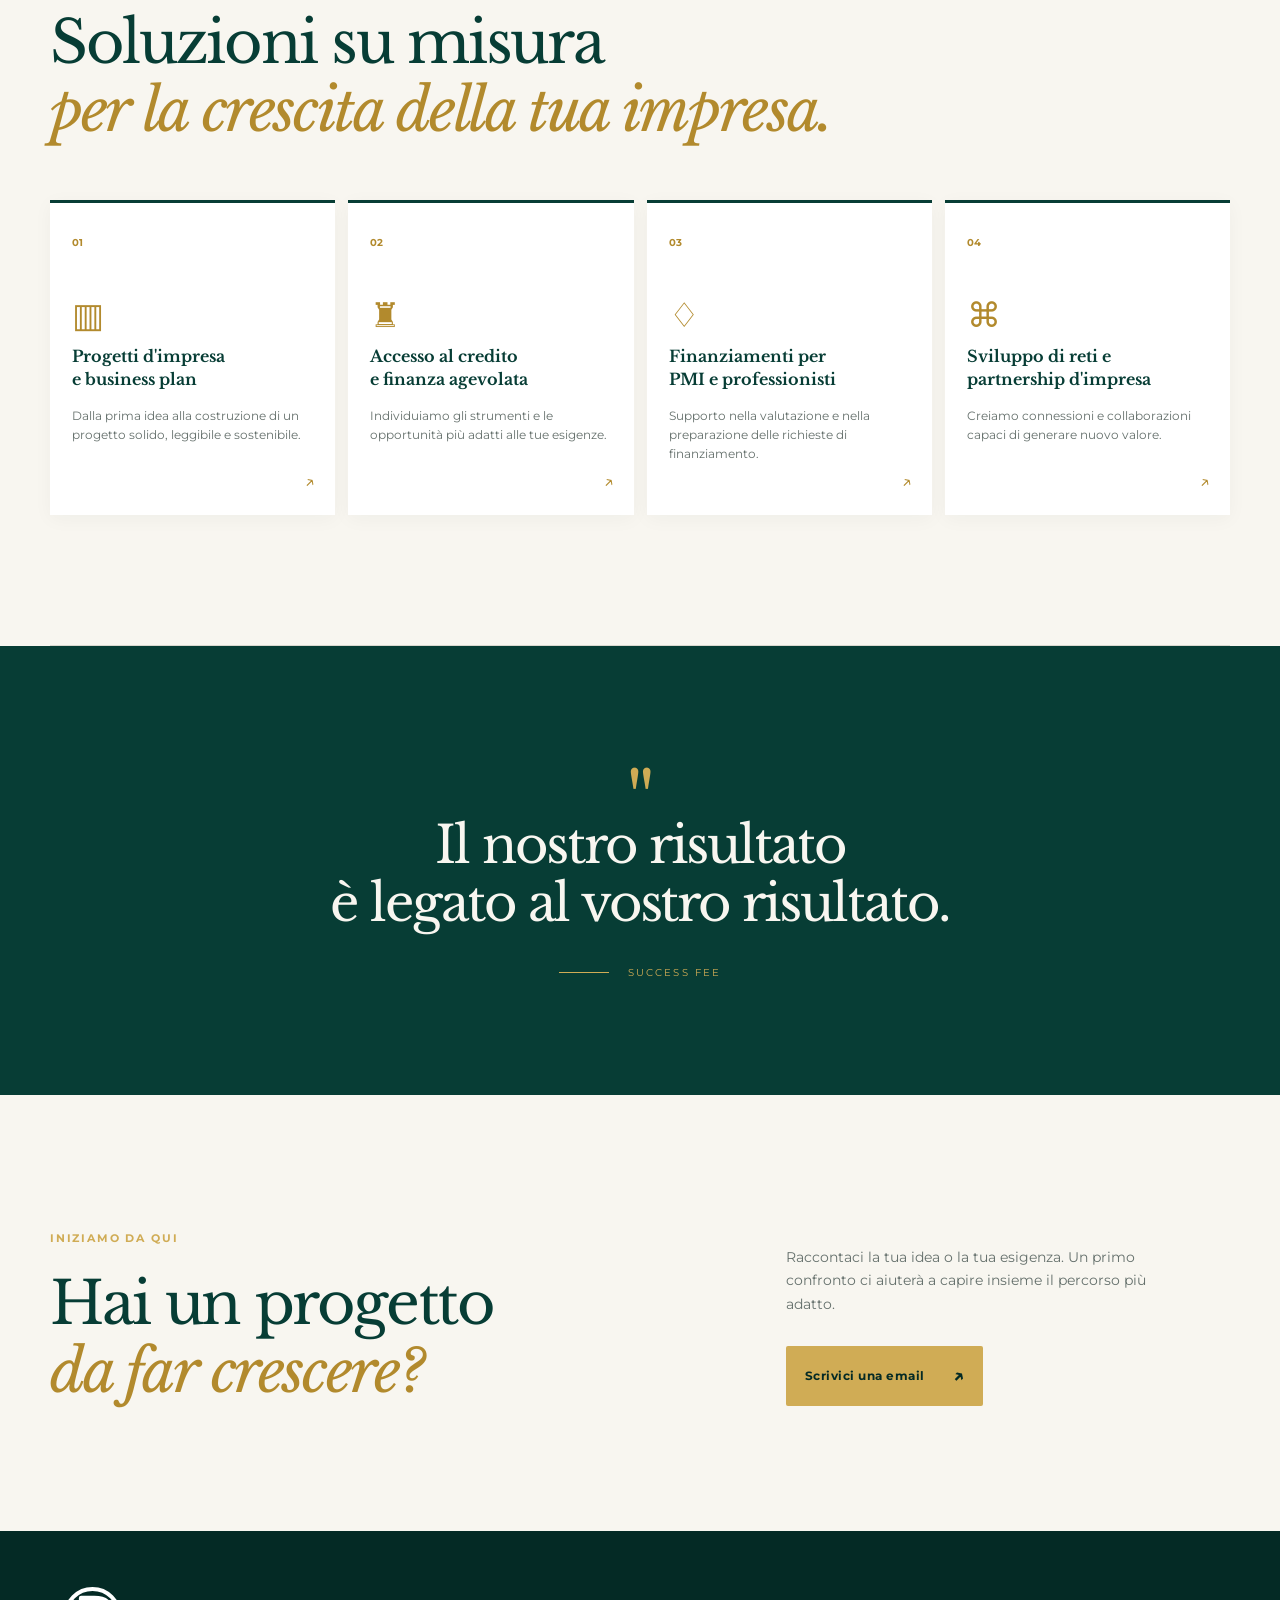
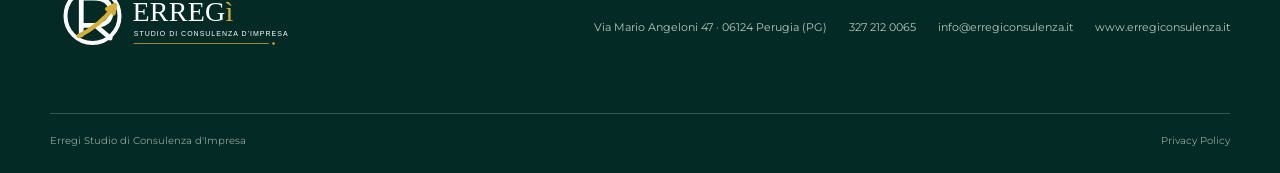
==== commit 227b69c9: "fix: aggiustata visualizzazione media e altre piccole migliorie. In teoria è la prima versione buona" ====
--- a/index.html
+++ b/index.html
@@ -107,8 +107,8 @@
     </section>
 
     <section class="quote-section">
-      <div class="quote-mark">"</div>
-      <blockquote>Il nostro risultato<br>è«« legato al vostro risultato.</blockquote>
+      <div class="quote-mark">&quot;</div>
+      <blockquote>Il nostro risultato<br>è legato al vostro risultato.</blockquote>
       <div class="gold-line"></div>
       <span>SUCCESS FEE</span>
     </section>
@@ -145,4 +145,4 @@
     </div>
   </footer>
 </body>
-</html>
+</html>
--- a/style.css
+++ b/style.css
@@ -10,16 +10,13 @@
   --max: 1180px;
 }
 
-
 * {
   box-sizing: border-box;
 }
 
-
 html {
   scroll-behavior: smooth;
 }
-
 
 body {
   margin: 0;
@@ -29,32 +26,28 @@
   line-height: 1.65;
 }
 
-
 a {
   color: inherit;
   text-decoration: none;
 }
-
 
 .site-header {
   position: absolute;
   z-index: 5;
   top: 0;
   left: 50%;
-  transform: translateX(-50%);
+  display: flex;
+  align-items: center;
+  justify-content: space-between;
   width: min(var(--max), calc(100% - 64px));
   padding: 28px 0;
-  display: flex;
-  justify-content: space-between;
-  align-items: center;
-}
-
+  transform: translateX(-50%);
+}
 
 .brand {
   display: flex;
   align-items: center;
 }
-
 
 .brand-logo,
 .footer-logo {
@@ -64,222 +57,197 @@
   max-height: none;
 }
 
-
 nav {
   display: flex;
   align-items: center;
   gap: 31px;
-  font-size: .75rem;
+  font-size: 0.75rem;
   font-weight: 600;
-  letter-spacing: .04em;
-}
-
+  letter-spacing: 0.04em;
+}
 
 nav a {
-  transition: color .2s ease;
-}
-
+  transition: color 0.2s ease;
+}
 
 nav a:hover {
   color: var(--gold);
 }
 
-
 .nav-button {
+  padding: 10px 18px;
   border: 1px solid var(--green);
-  padding: 10px 18px;
   border-radius: 2px;
 }
 
-
 .hero {
-  min-height: 720px;
-  background: var(--green);
-  color: var(--cream);
   position: relative;
-  overflow: hidden;
   display: flex;
   align-items: center;
+  min-height: 720px;
   padding: 130px max(32px, calc((100% - var(--max)) / 2));
-}
-
-
-.hero:before {
-  content: '';
+  overflow: hidden;
+  color: var(--cream);
+  background: var(--green);
+}
+
+.hero::before {
+  content: "";
   position: absolute;
+  top: -270px;
+  right: 15%;
   width: 650px;
   height: 650px;
-  border: 1px solid rgba(208, 172, 85, .42);
+  border: 1px solid rgba(208, 172, 85, 0.42);
   border-radius: 50%;
-  right: 15%;
-  top: -270px;
-}
-
+}
 
 .hero-content {
-  width: 56%;
   position: relative;
   z-index: 2;
-  animation: rise .9s ease both;
-}
-
+  width: 56%;
+  animation: rise 0.9s ease both;
+}
 
 .overline,
 .section-kicker {
   color: var(--gold-light);
-  letter-spacing: .17em;
-  font-size: .67rem;
+  font-size: 0.67rem;
   font-weight: 700;
-}
-
+  letter-spacing: 0.17em;
+}
 
 h1,
 h2,
 blockquote {
-  font-family: 'Libre Baskerville', Georgia, serif;
+  font-family: "Libre Baskerville", Georgia, serif;
   font-weight: 400;
-  letter-spacing: -.04em;
+  letter-spacing: -0.04em;
   line-height: 1.15;
 }
 
-
 h1 {
+  margin: 22px 0 28px;
   font-size: clamp(3.5rem, 6vw, 6.8rem);
-  margin: 22px 0 28px;
-}
-
+}
 
 h2 {
+  margin: 0;
   font-size: clamp(2.4rem, 4.6vw, 4.8rem);
-  margin: 0;
-}
-
+}
 
 em {
   color: var(--gold-light);
   font-style: italic;
 }
 
-
 .hero-description {
   max-width: 425px;
+  margin-bottom: 35px;
   color: #d7ddd6;
   font-size: 1.03rem;
-  margin-bottom: 35px;
-}
-
+}
 
 .button {
   display: inline-flex;
+  align-items: center;
   gap: 28px;
-  align-items: center;
   padding: 14px 19px;
   border-radius: 2px;
-  font-size: .75rem;
+  font-size: 0.75rem;
   font-weight: 700;
-  letter-spacing: .04em;
-  transition: transform .25s, background .25s;
-}
-
+  letter-spacing: 0.04em;
+  transition: transform 0.25s, background 0.25s;
+}
 
 .button:hover {
   transform: translateY(-3px);
 }
-
 
 .button-gold {
   color: var(--green-dark);
   background: var(--gold-light);
 }
 
-
 .button-gold:hover {
   background: #e0be69;
 }
 
-
 .button span {
   font-size: 1.2rem;
 }
 
-
 .hero-image {
   position: absolute;
+  top: 0;
   right: -2%;
-  top: 0;
+  width: 47%;
   height: 100%;
-  width: 47%;
   overflow: hidden;
   background: #173e37;
 }
-
 
 .hero-image img {
   width: 100%;
   height: 100%;
   object-fit: cover;
   object-position: center top;
-  opacity: .88;
-  filter: saturate(.85);
-}
-
-
-.hero-image:after {
-  content: '';
+  opacity: 0.88;
+  filter: saturate(0.85);
+}
+
+.hero-image::after {
+  content: "";
   position: absolute;
   inset: 0;
-  background: linear-gradient(90deg, var(--green) 0%, transparent 28%), linear-gradient(0deg, rgba(4, 42, 37, .5), transparent 55%);
-}
-
+  background:
+    linear-gradient(90deg, var(--green) 0%, transparent 28%),
+    linear-gradient(0deg, rgba(4, 42, 37, 0.5), transparent 55%);
+}
 
 .image-curve {
   position: absolute;
   z-index: 2;
+  top: -70px;
+  left: -390px;
   width: 690px;
   height: 850px;
   border-left: 5px solid var(--gold);
   border-radius: 50%;
-  left: -390px;
-  top: -70px;
-}
-
+}
 
 .portrait-caption {
   position: absolute;
   z-index: 3;
   bottom: 42px;
   left: 38px;
-  font: 1.15rem 'Libre Baskerville', serif;
-  letter-spacing: .04em;
-}
-
+  font: 1.15rem "Libre Baskerville", serif;
+  letter-spacing: 0.04em;
+}
 
 .portrait-caption small {
-  font: .58rem Montserrat, sans-serif;
-  letter-spacing: .15em;
   color: var(--gold-light);
-}
-
+  font: 0.58rem Montserrat, sans-serif;
+  letter-spacing: 0.15em;
+}
 
 .hero-bottom {
   position: absolute;
+  z-index: 3;
+  right: max(32px, calc((100% - var(--max)) / 2));
   bottom: 20px;
   left: max(32px, calc((100% - var(--max)) / 2));
-  right: max(32px, calc((100% - var(--max)) / 2));
-  z-index: 3;
   display: flex;
   justify-content: space-between;
   color: #b9c9bd;
-  font-size: .6rem;
-  letter-spacing: .14em;
-}
-
+  font-size: 0.6rem;
+  letter-spacing: 0.14em;
+}
 
 .section {
   width: min(var(--max), calc(100% - 64px));
   margin: auto;
 }
-
 
 .intro,
 .services {
@@ -287,68 +255,57 @@
   border-bottom: 1px solid var(--line);
 }
 
-
 .intro-grid {
   display: grid;
-  grid-template-columns: 1.1fr .75fr;
+  grid-template-columns: 1.1fr 0.75fr;
   gap: 100px;
   margin-top: 55px;
 }
 
-
 .intro-grid h2 {
   color: var(--green);
 }
 
-
 .intro-grid em {
   color: var(--gold);
 }
 
-
 .intro-copy {
+  max-width: 410px;
   color: var(--muted);
-  max-width: 410px;
-}
-
+}
 
 .intro-copy p {
   margin-top: 0;
   margin-bottom: 18px;
 }
 
-
 .underlined-link {
-  color: var(--green);
   display: inline-block;
   margin-top: 18px;
+  padding-bottom: 4px;
   border-bottom: 1px solid var(--gold);
-  padding-bottom: 4px;
-  font-size: .75rem;
+  color: var(--green);
+  font-size: 0.75rem;
   font-weight: 700;
 }
 
-
 .underlined-link span {
+  margin-left: 18px;
   color: var(--gold);
-  margin-left: 18px;
-}
-
+}
 
 .services-heading {
   margin: 50px 0 55px;
 }
 
-
 .services-heading h2 {
   color: var(--green);
 }
 
-
 .services-heading em {
   color: var(--gold);
 }
-
 
 .services-grid {
   display: grid;
@@ -356,146 +313,126 @@
   gap: 13px;
 }
 
-
 .service-card {
   position: relative;
   min-height: 315px;
   padding: 25px 22px;
+  border-top: 3px solid var(--green);
   background: white;
-  border-top: 3px solid var(--green);
-  box-shadow: 0 4px 18px rgba(7, 61, 53, .04);
-  transition: transform .3s, box-shadow .3s;
-}
-
+  box-shadow: 0 4px 18px rgba(7, 61, 53, 0.04);
+  transition: transform 0.3s, box-shadow 0.3s;
+}
 
 .service-card:hover {
   transform: translateY(-7px);
-  box-shadow: 0 16px 30px rgba(7, 61, 53, .12);
-}
-
+  box-shadow: 0 16px 30px rgba(7, 61, 53, 0.12);
+}
 
 .number {
   color: var(--gold);
-  font-size: .65rem;
+  font-size: 0.65rem;
   font-weight: 700;
 }
 
-
 .service-icon {
+  height: 42px;
   margin-top: 33px;
   color: var(--gold);
   font-size: 2.1rem;
-  height: 42px;
-}
-
+}
 
 .service-card h3 {
   color: var(--green);
-  font: 700 1rem 'Libre Baskerville', serif;
+  font: 700 1rem "Libre Baskerville", serif;
   line-height: 1.45;
 }
-
 
 .service-card p {
   color: var(--muted);
-  font-size: .72rem;
+  font-size: 0.72rem;
   line-height: 1.65;
 }
-
 
 .arrow {
   position: absolute;
+  right: 20px;
   bottom: 17px;
-  right: 20px;
   color: var(--gold);
   font-size: 1.2rem;
 }
 
-
 .quote-section {
   padding: 110px 32px;
+  color: var(--cream);
   background: var(--green);
-  color: var(--cream);
   text-align: center;
 }
 
-
 .quote-mark {
+  height: 60px;
   color: var(--gold-light);
-  font: 5rem 'Libre Baskerville', serif;
-  height: 60px;
-}
-
+  font: 5rem "Libre Baskerville", serif;
+}
 
 .quote-section blockquote {
+  margin: 0 auto 25px;
   font-size: clamp(2rem, 4vw, 4rem);
-  margin: 0 auto 25px;
-}
-
+}
 
 .gold-line {
   display: inline-block;
   width: 50px;
+  margin-right: 15px;
   border-top: 1px solid var(--gold-light);
   vertical-align: middle;
-  margin-right: 15px;
-}
-
-
-.quote-section>span {
+}
+
+.quote-section > span {
   color: var(--gold-light);
-  letter-spacing: .2em;
-  font-size: .65rem;
-}
-
+  font-size: 0.65rem;
+  letter-spacing: 0.2em;
+}
 
 .contact {
   padding: 125px 0;
 }
 
-
 .contact-inner {
   display: grid;
-  grid-template-columns: 1.2fr .8fr;
+  grid-template-columns: 1.2fr 0.8fr;
   gap: 70px;
   align-items: end;
 }
 
-
 .contact h2 {
+  margin-top: 22px;
   color: var(--green);
-  margin-top: 22px;
-}
-
+}
 
 .contact h2 em {
   color: var(--gold);
 }
 
-
 .contact-details {
+  max-width: 370px;
   color: var(--muted);
-  max-width: 370px;
-  font-size: .88rem;
-}
-
+  font-size: 0.88rem;
+}
 
 .contact-details p {
   margin-bottom: 30px;
 }
 
-
 .footer {
-  background: var(--green-dark);
-  color: #d8e0d8;
+  display: grid;
+  grid-template-columns: 1fr 1.6fr;
+  gap: 32px;
   width: 100%;
   max-width: none;
   padding: 45px max(32px, calc((100% - var(--max)) / 2)) 25px;
-  display: grid;
-  grid-template-columns: 1fr 1.6fr;
-  gap: 32px;
-}
-
+  color: #d8e0d8;
+  background: var(--green-dark);
+}
 
 .footer-brand {
   display: flex;
@@ -503,34 +440,30 @@
   width: max-content;
 }
 
-
 .footer-contact {
   display: flex;
   flex-wrap: wrap;
+  gap: 8px 22px;
   align-content: center;
   justify-content: flex-end;
-  gap: 8px 22px;
-  font-size: .68rem;
   color: #b7c9bb;
-}
-
+  font-size: 0.68rem;
+}
 
 .footer-contact a:hover,
 .footer-bottom a:hover {
   color: var(--gold-light);
 }
 
-
 .footer-bottom {
+  display: flex;
   grid-column: 1 / -1;
+  justify-content: space-between;
+  padding-top: 18px;
   border-top: 1px solid #31564e;
-  padding-top: 18px;
-  display: flex;
-  justify-content: space-between;
   color: #8da49a;
-  font-size: .62rem;
-}
-
+  font-size: 0.62rem;
+}
 
 @keyframes rise {
   from {
@@ -544,16 +477,21 @@
   }
 }
 
-
+/* Solo layout mobile: il desktop sopra resta invariato. */
 @media (max-width: 800px) {
   .site-header {
     width: calc(100% - 40px);
-  }
-
-  .brand-logo,
+    padding: 20px 0;
+  }
+
+  .brand-logo {
+    width: 190px;
+    max-height: none;
+  }
+
   .footer-logo {
     width: 145px;
-    max-height: 44px;
+    max-height: none;
   }
 
   .site-header nav a:not(.nav-button) {
@@ -561,37 +499,93 @@
   }
 
   .hero {
-    min-height: 820px;
-    padding: 150px 20px 110px;
-    align-items: flex-start;
+    display: block;
+    min-height: 0;
+    padding: 125px 20px 0;
+  }
+
+  .hero::before {
+    top: -330px;
+    right: -260px;
+    width: 570px;
+    height: 570px;
   }
 
   .hero-content {
+    position: relative;
+    z-index: 3;
     width: 100%;
+    padding-bottom: 36px;
+  }
+
+  .hero-content h1 {
+    margin: 18px 0 22px;
+    font-size: clamp(3rem, 12vw, 4.5rem);
+    line-height: 1.03;
+  }
+
+  .hero-description {
+    max-width: 340px;
+    margin-bottom: 22px;
+    font-size: 0.98rem;
   }
 
   .hero-image {
+    position: relative;
     top: auto;
-    bottom: 0;
-    height: 48%;
+    right: auto;
+    bottom: auto;
+    width: calc(100% + 40px);
+    height: auto;
+    margin-left: -20px;
+    overflow: hidden;
+    aspect-ratio: 3 / 4;
+    background: var(--green-dark);
+  }
+
+  .hero-image img {
+    display: block;
     width: 100%;
-    opacity: .6;
-  }
-
-  .hero-image:after {
-    background: linear-gradient(0deg, var(--green) 0%, transparent 60%);
-  }
-
-  .hero-image img {
-    object-position: center center;
+    height: 100%;
+    object-fit: contain;
+    object-position: center top;
+    opacity: 0.92;
+    filter: saturate(0.85);
+  }
+
+  /* Dissolvenza più corta e più in alto: la foto resta visibile quasi subito. */
+  .hero-image::after {
+    background:
+      linear-gradient(
+        180deg,
+        var(--green) 0%,
+        rgba(7, 61, 53, 0.78) 3%,
+        rgba(7, 61, 53, 0.28) 8%,
+        rgba(7, 61, 53, 0.06) 14%,
+        transparent 20%
+      ),
+      linear-gradient(0deg, rgba(4, 42, 37, 0.35), transparent 30%);
+  }
+
+  .image-curve {
+    top: -5%;
+    left: -48%;
+    width: 145%;
+    height: 112%;
+    border-left-width: 3px;
+  }
+
+  .portrait-caption {
+    bottom: 24px;
+    left: 20px;
+    font-size: 0.92rem;
+  }
+
+  .portrait-caption small {
+    font-size: 0.5rem;
   }
 
   .hero-bottom {
-    left: 20px;
-    right: 20px;
-  }
-
-  .hero-bottom span:nth-child(2) {
     display: none;
   }
 
@@ -617,9 +611,9 @@
   }
 
   .footer {
+    grid-template-columns: 1fr;
+    padding-right: 20px;
     padding-left: 20px;
-    padding-right: 20px;
-    grid-template-columns: 1fr;
   }
 
   .footer-contact {
@@ -633,26 +627,76 @@
   }
 }
 
-
 @media (max-width: 480px) {
+  .site-header {
+    padding-top: 16px;
+    padding-bottom: 16px;
+  }
+
+  .brand-logo {
+    width: 175px;
+  }
+
+  .footer-logo {
+    width: 145px;
+  }
+
   .nav-button {
     padding: 8px 12px;
+    color: #ffffff;
+  }
+
+  .hero {
+    padding-top: 105px;
+  }
+
+  .hero-content {
+    padding-bottom: 32px;
+  }
+
+  .hero-content h1 {
+    margin-top: 16px;
+    margin-bottom: 20px;
+    font-size: 3.05rem;
+  }
+
+  .hero-description {
+    max-width: 325px;
+    margin-bottom: 20px;
+    font-size: 0.92rem;
+  }
+
+  .button {
+    gap: 18px;
+    padding: 13px 16px;
+  }
+
+  .hero-image {
+    width: calc(100% + 40px);
+    margin-left: -20px;
+  }
+
+  .image-curve {
+    top: -4%;
+    left: -50%;
+    width: 150%;
+    height: 110%;
+  }
+
+  .portrait-caption {
+    bottom: 18px;
+    left: 16px;
+    font-size: 0.82rem;
+  }
+
+  .portrait-caption small {
+    font-size: 0.45rem;
   }
 
   .services-grid {
     grid-template-columns: 1fr;
   }
-
-  h1 {
-    font-size: 3.35rem;
-  }
-
-  .portrait-caption {
-    left: 20px;
-    bottom: 32px;
-  }
-}
-
+}
 
 @media (prefers-reduced-motion: reduce) {
   html {
@@ -665,4 +709,129 @@
     animation: none !important;
     transition: none !important;
   }
+}
+
+@media (orientation: landscape) and (max-height: 500px) {
+  .site-header {
+    width: calc(100% - 40px);
+    padding: 12px 0;
+  }
+
+  .brand-logo {
+    width: 150px;
+    max-height: none;
+  }
+
+  .footer-logo {
+    width: 145px;
+    max-height: none;
+  }
+
+  .site-header nav a:not(.nav-button) {
+    display: none;
+  }
+
+  .nav-button {
+    padding: 8px 12px;
+    color: #ffffff;
+  }
+
+  .hero {
+    display: block;
+    min-height: 0;
+    padding: 82px 20px 0;
+  }
+
+  .hero::before {
+    top: -360px;
+    right: -220px;
+    width: 530px;
+    height: 530px;
+  }
+
+  .hero-content {
+    position: relative;
+    z-index: 3;
+    width: 100%;
+    padding-bottom: 24px;
+  }
+
+  .hero-content h1 {
+    margin: 10px 0 14px;
+    font-size: clamp(2.25rem, 6vw, 3.3rem);
+    line-height: 1.05;
+  }
+
+  .hero-description {
+    max-width: 560px;
+    margin-bottom: 16px;
+    font-size: 0.88rem;
+  }
+
+  .button {
+    gap: 16px;
+    padding: 10px 14px;
+  }
+
+  .hero-image {
+    position: relative;
+    top: auto;
+    right: auto;
+    bottom: auto;
+    width: calc(100% + 40px);
+    height: auto;
+    margin-left: -20px;
+    aspect-ratio: 3 / 4;
+    background: var(--green-dark);
+  }
+
+  .hero-image img {
+    width: 100%;
+    height: 100%;
+    object-fit: contain;
+    object-position: center top;
+  }
+
+  .hero-image::after {
+    background:
+      linear-gradient(
+        180deg,
+        var(--green) 0%,
+        rgba(7, 61, 53, 0.78) 3%,
+        rgba(7, 61, 53, 0.28) 8%,
+        rgba(7, 61, 53, 0.06) 14%,
+        transparent 20%
+      ),
+      linear-gradient(0deg, rgba(4, 42, 37, 0.35), transparent 30%);
+  }
+
+  .image-curve {
+    top: -5%;
+    left: -48%;
+    width: 145%;
+    height: 112%;
+    border-left-width: 3px;
+  }
+
+  .portrait-caption {
+    display: block;
+    position: absolute;
+    z-index: 3;
+    bottom: 18px;
+    left: 20px;
+    color: var(--cream);
+    font-size: 0.9rem;
+    line-height: 1.25;
+  }
+
+  .portrait-caption small {
+    color: var(--gold-light);
+    font-size: 0.45rem;
+    letter-spacing: 0.13em;
+  }
+
+  .hero-bottom {
+    display: none;
+  }
+
 }
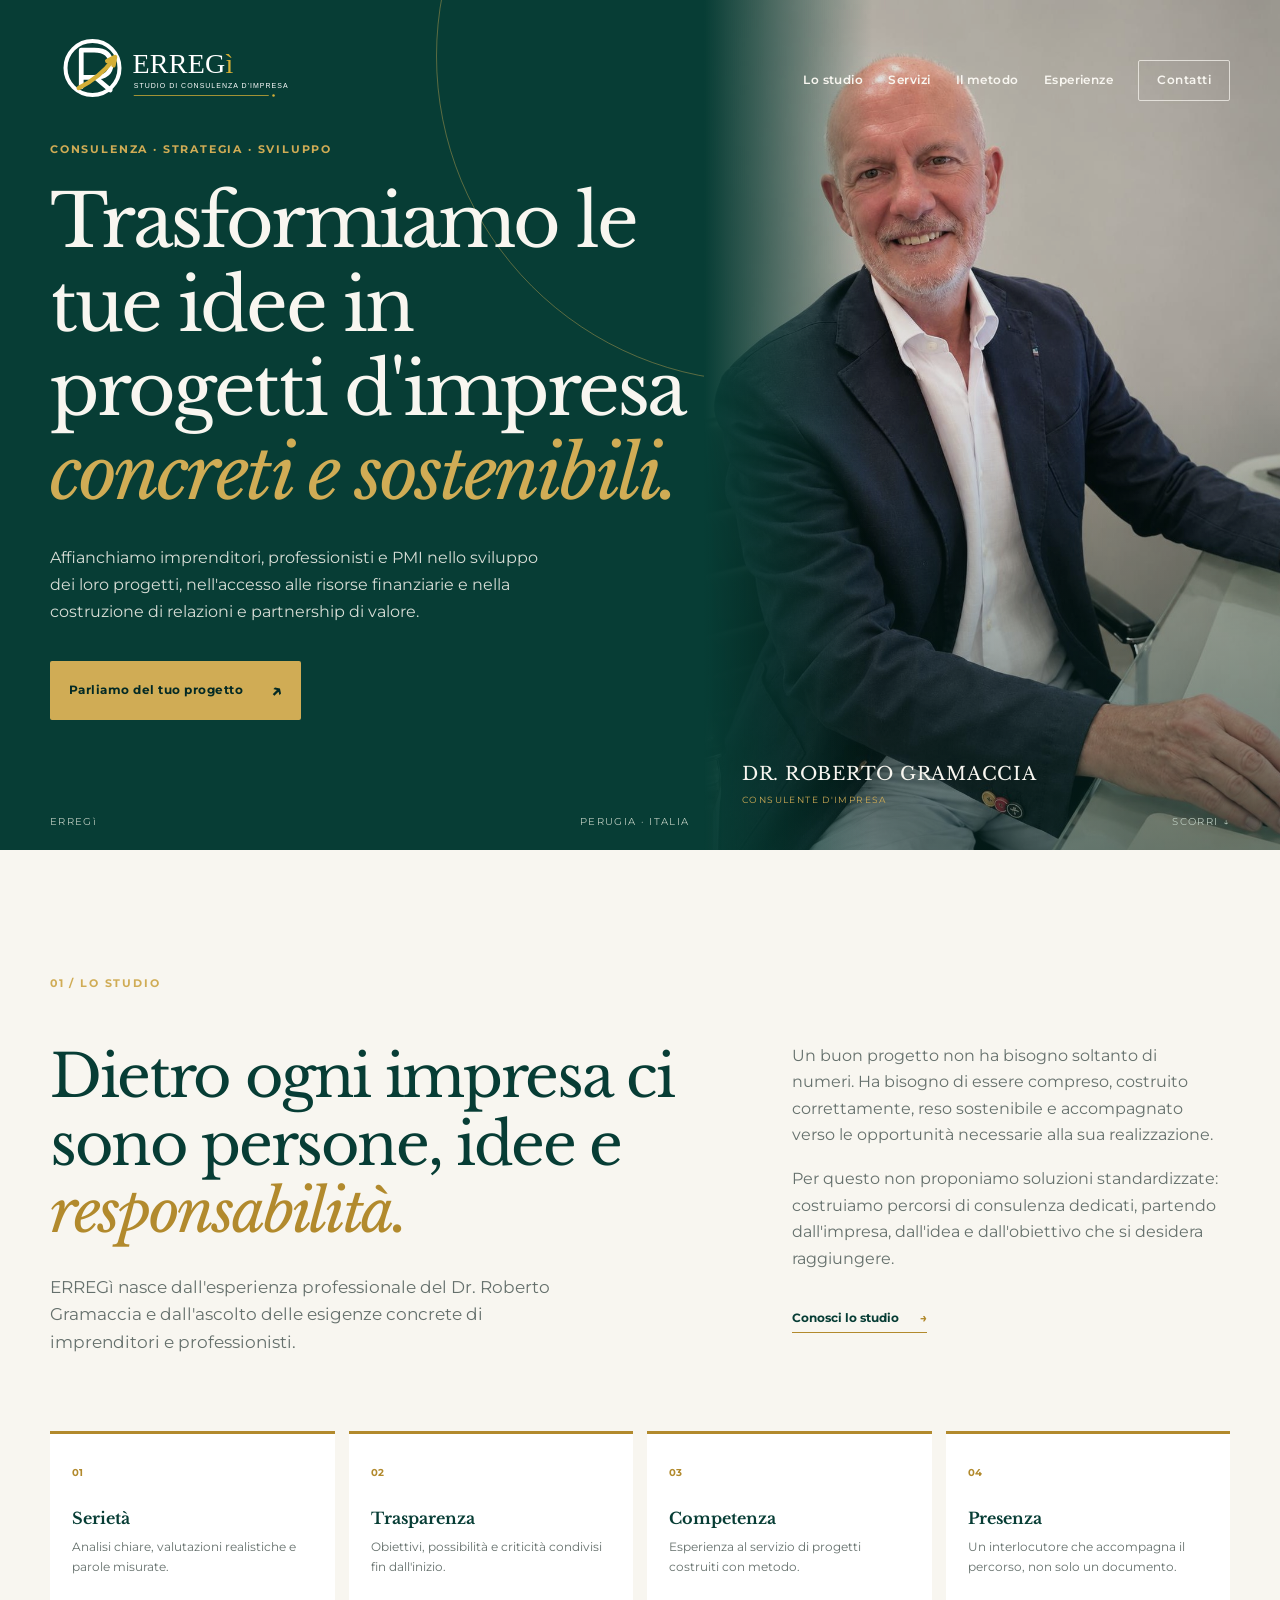
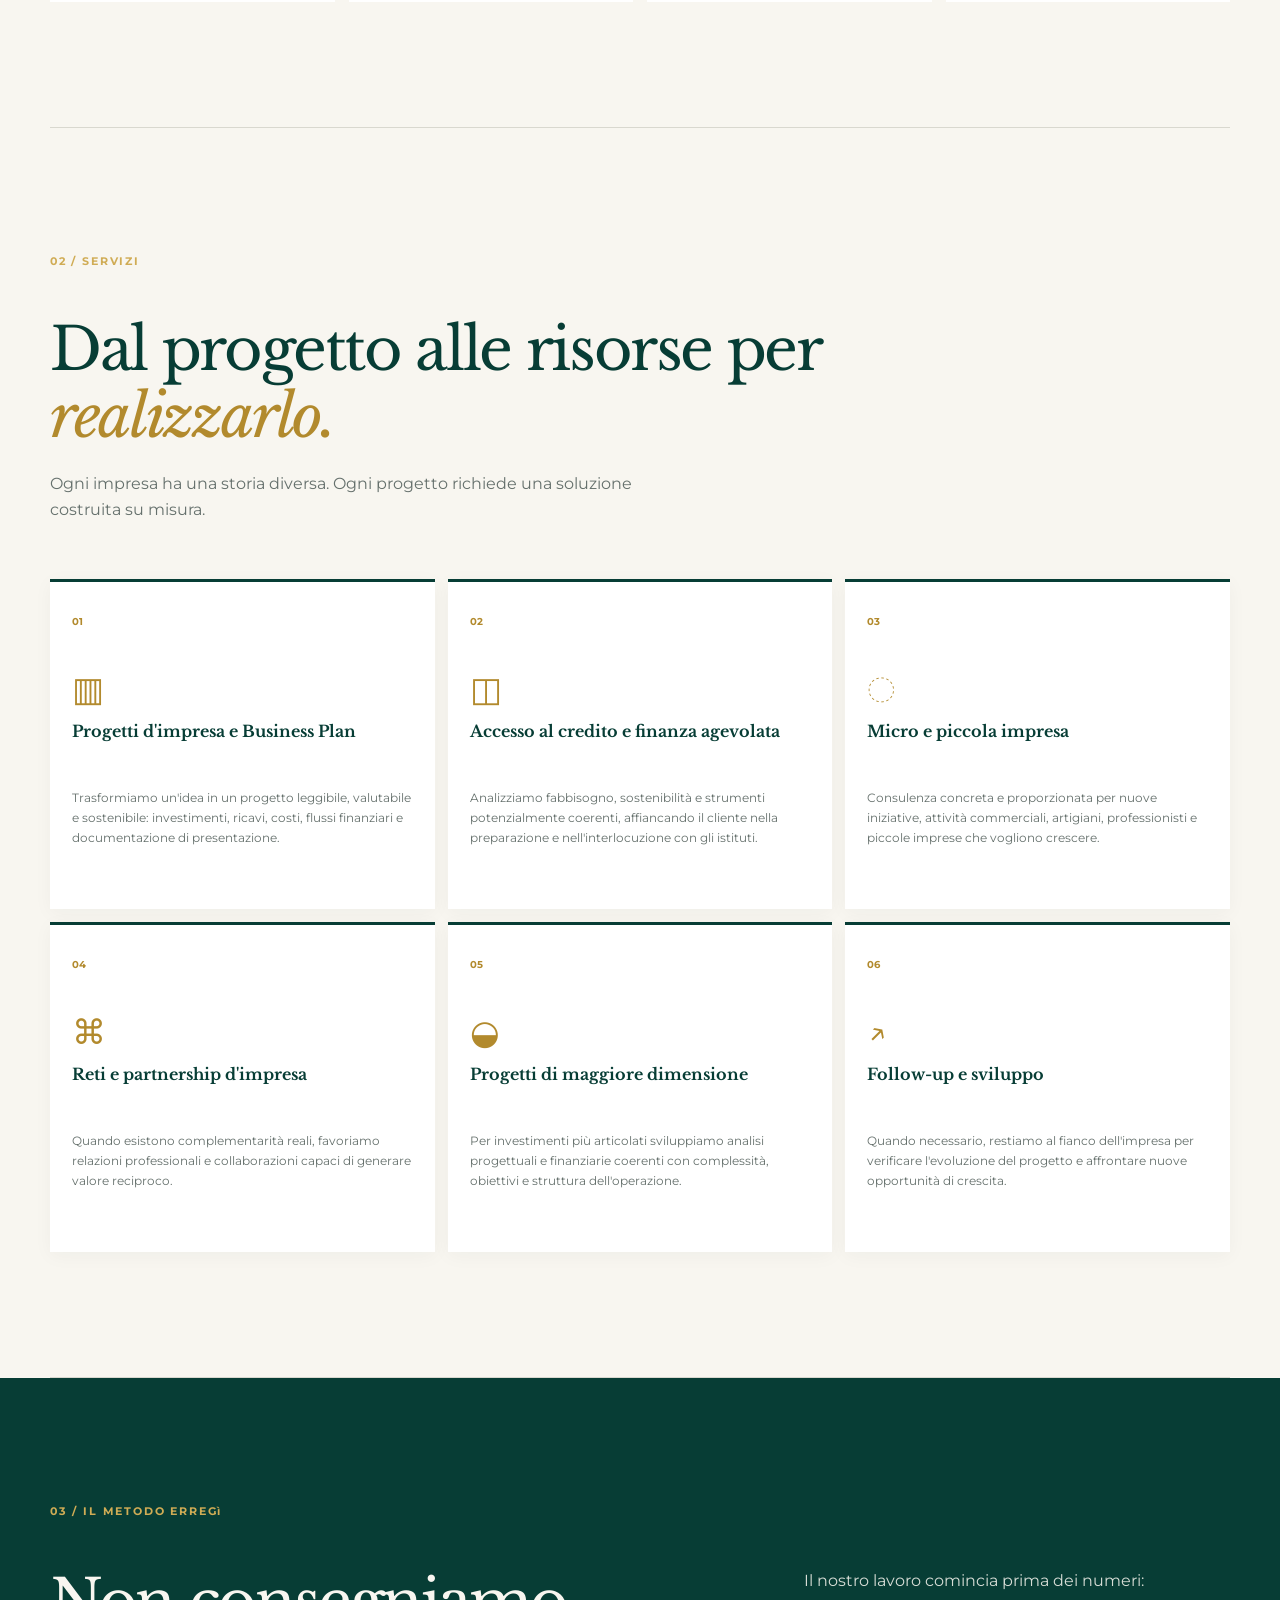
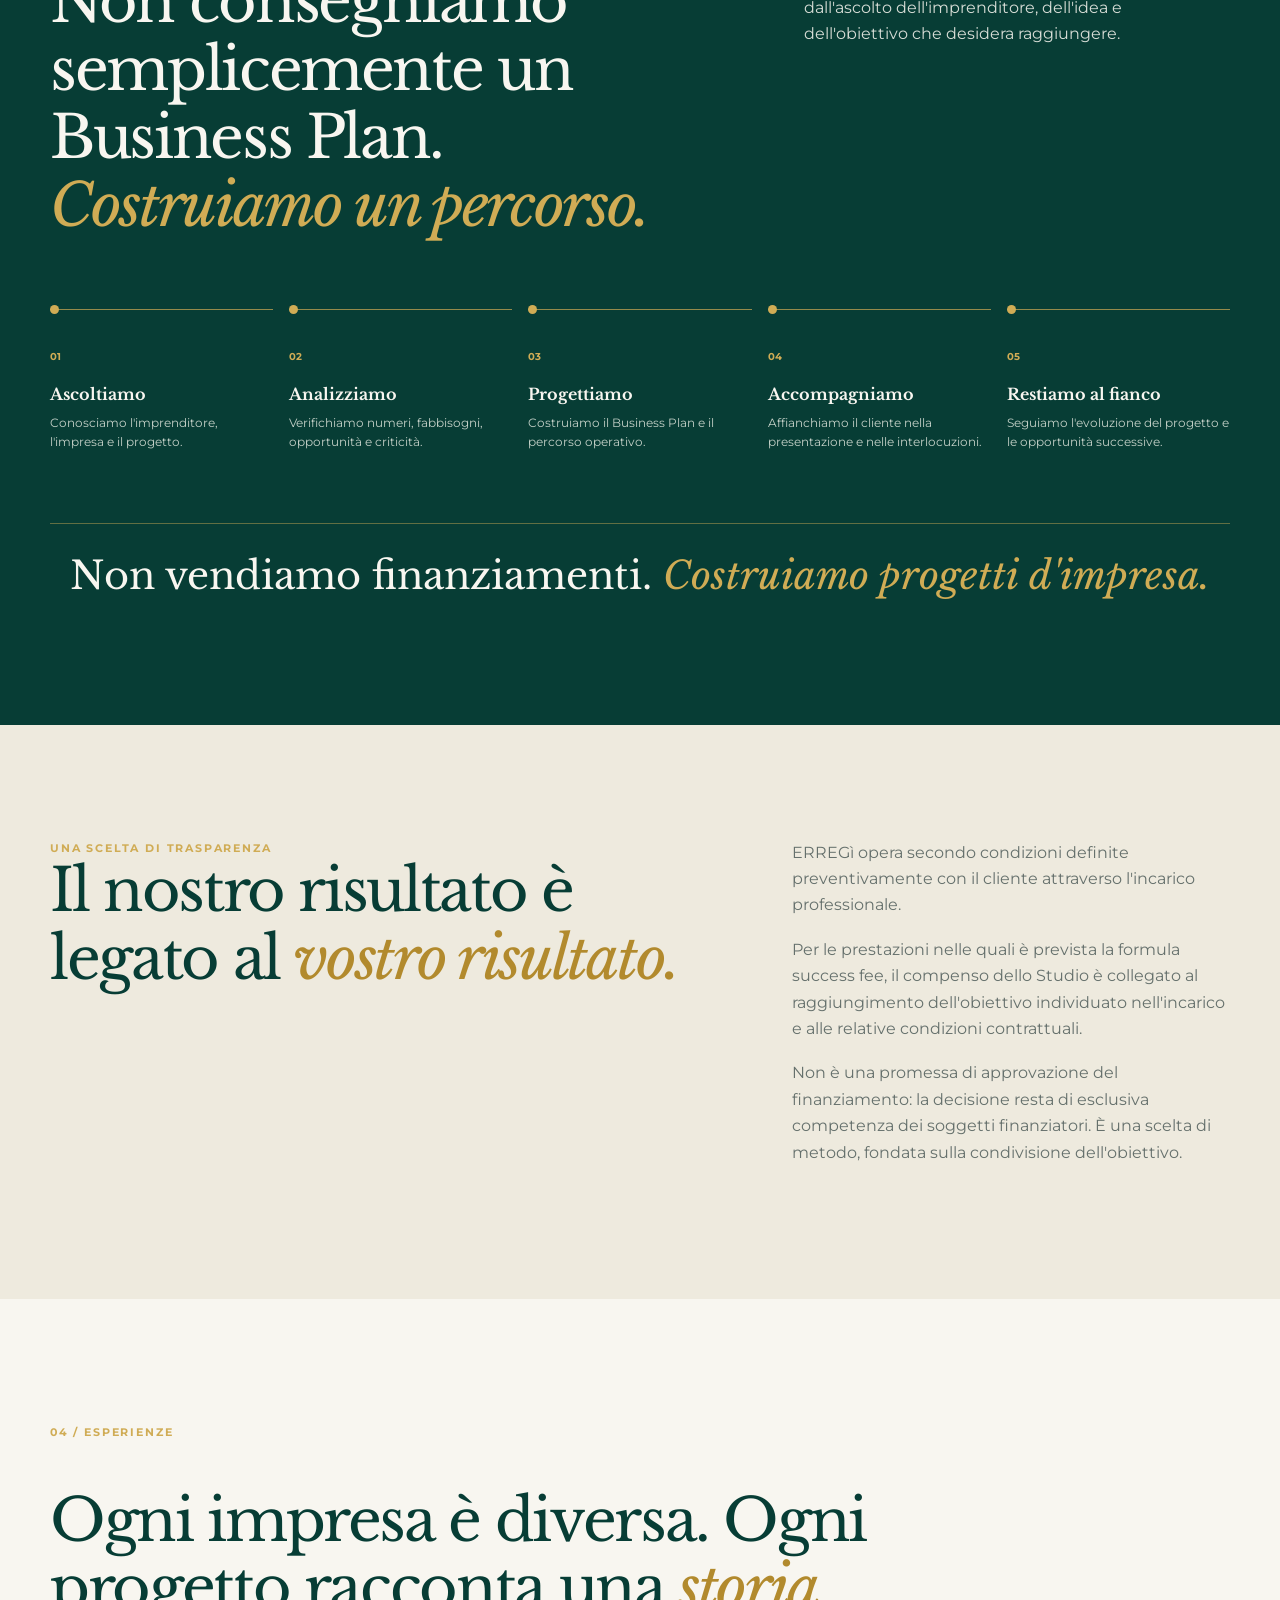
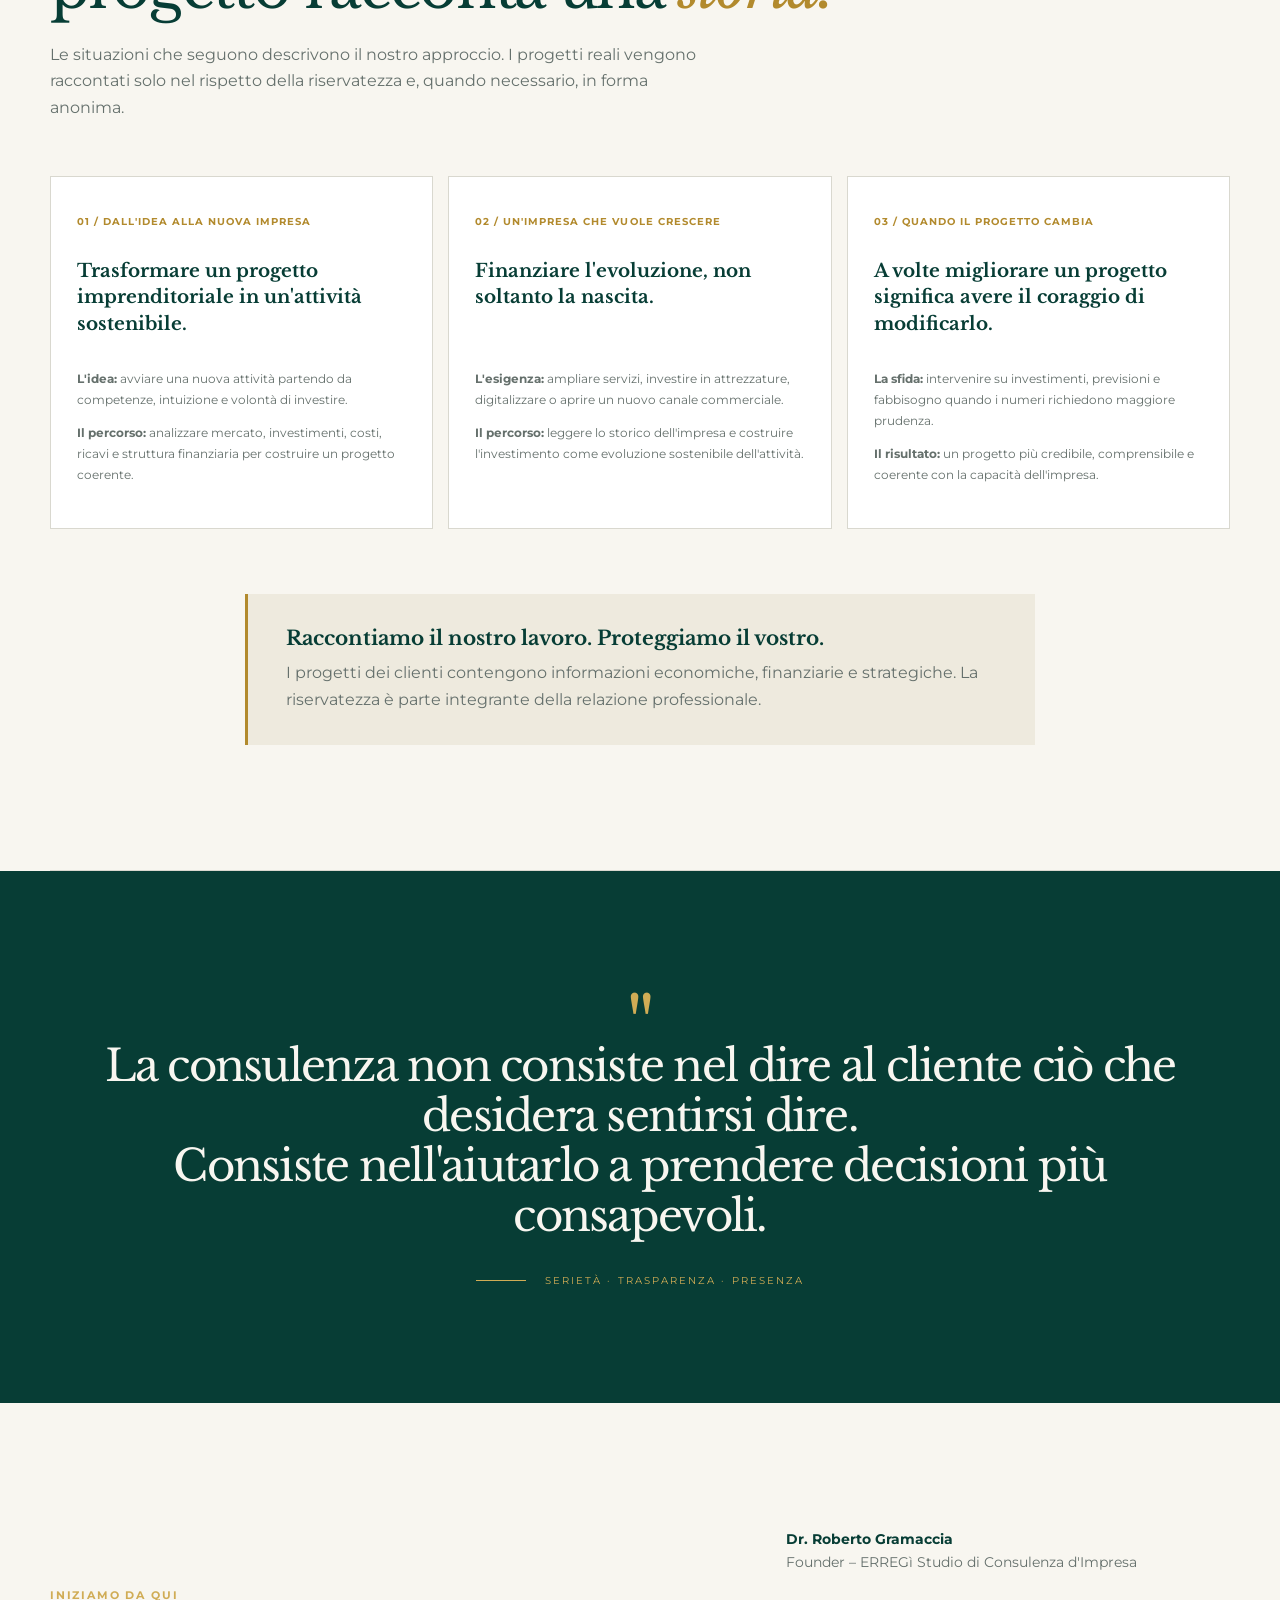
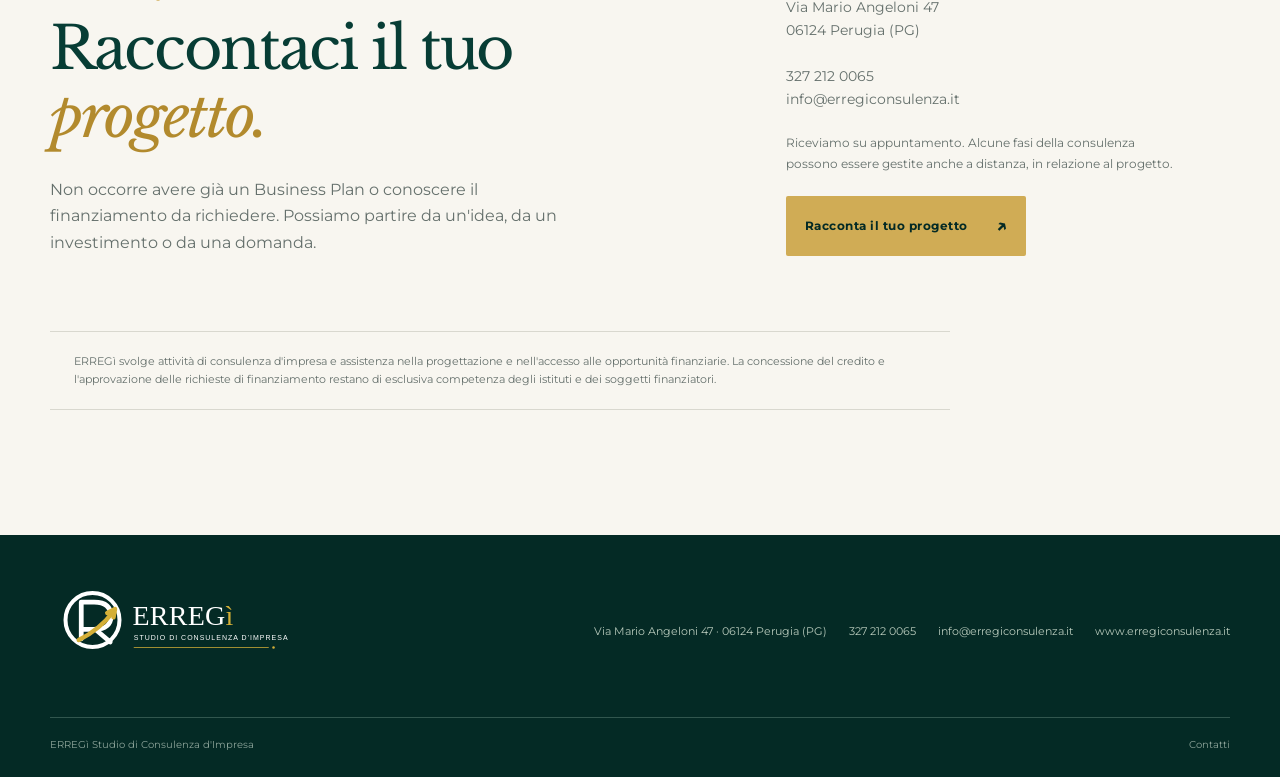
==== commit 7d978107: "Implement ERREGì editorial site v1" ====
--- a/index.html
+++ b/index.html
@@ -3,15 +3,14 @@
 <head>
   <meta charset="UTF-8">
   <meta name="viewport" content="width=device-width, initial-scale=1.0">
-  <meta name="description" content="Erregi Studio di Consulenza d'Impresa — soluzioni su misura per la crescita della tua impresa.">
-  <title>Erregi | Studio di Consulenza d'Impresa</title>
+  <meta name="description" content="ERREGì Studio di Consulenza d'Impresa: progetti d'impresa, business plan, accesso al credito e partnership per imprese e professionisti.">
+  <title>ERREGì | Studio di Consulenza d'Impresa</title>
 
   <link rel="preconnect" href="https://fonts.googleapis.com">
   <link rel="preconnect" href="https://fonts.gstatic.com" crossorigin>
   <link href="https://fonts.googleapis.com/css2?family=Libre+Baskerville:ital,wght@0,400;0,700;1,400&family=Montserrat:wght@400;500;600;700&display=swap" rel="stylesheet">
   <link rel="stylesheet" href="style.css">
 
-  <!-- Favicon -->
   <link rel="icon" type="image/x-icon" href="ERREGi_Logo_Kit_Definitivo/favicon.ico">
   <link rel="icon" type="image/png" sizes="16x16" href="ERREGi_Logo_Kit_Definitivo/favicon-16.png">
   <link rel="icon" type="image/png" sizes="32x32" href="ERREGi_Logo_Kit_Definitivo/favicon-32.png">
@@ -20,13 +19,15 @@
 </head>
 <body>
   <header class="site-header">
-    <a class="brand" href="#home" aria-label="Erregi home">
-      <img class="brand-logo" src="ERREGi_Logo_Kit_Definitivo/ERREGi_logo_master_white_no_subtitle.svg" alt="Erregi Studio di Consulenza d'Impresa">
+    <a class="brand" href="#home" aria-label="ERREGì home">
+      <img class="brand-logo" src="ERREGi_Logo_Kit_Definitivo/ERREGi_logo_master_white_no_subtitle.svg" alt="ERREGì Studio di Consulenza d'Impresa">
     </a>
 
     <nav aria-label="Navigazione principale">
       <a href="#studio">Lo studio</a>
       <a href="#servizi">Servizi</a>
+      <a href="#metodo">Il metodo</a>
+      <a href="#esperienze">Esperienze</a>
       <a href="#contatti" class="nav-button">Contatti</a>
     </nav>
   </header>
@@ -35,8 +36,8 @@
     <section class="hero" id="home">
       <div class="hero-content">
         <p class="overline">CONSULENZA · STRATEGIA · SVILUPPO</p>
-        <h1>Diamo forma ai progetti,<br><em>costruiamo il loro futuro.</em></h1>
-        <p class="hero-description">Esperienza, competenza e relazioni al servizio della tua impresa.</p>
+        <h1>Trasformiamo le tue idee in progetti d'impresa <em>concreti e sostenibili.</em></h1>
+        <p class="hero-description">Affianchiamo imprenditori, professionisti e PMI nello sviluppo dei loro progetti, nell'accesso alle risorse finanziarie e nella costruzione di relazioni e partnership di valore.</p>
         <a class="button button-gold" href="#contatti">Parliamo del tuo progetto <span>↗</span></a>
       </div>
 
@@ -46,8 +47,8 @@
         <div class="portrait-caption">DR. ROBERTO GRAMACCIA<br><small>CONSULENTE D'IMPRESA</small></div>
       </div>
 
-      <div class="hero-bottom">
-        <span>ERREGI</span>
+      <div class="hero-bottom" aria-hidden="true">
+        <span>ERREGì</span>
         <span>PERUGIA · ITALIA</span>
         <span>SCORRI ↓</span>
       </div>
@@ -56,80 +57,174 @@
     <section class="intro section" id="studio">
       <div class="section-kicker">01 / LO STUDIO</div>
       <div class="intro-grid">
-        <h2>Ogni impresa ha una storia.<br><em>La aiutiamo a crescere.</em></h2>
+        <div>
+          <h2>Dietro ogni impresa ci sono persone, idee e <em>responsabilità.</em></h2>
+          <p class="intro-lead">ERREGì nasce dall'esperienza professionale del Dr. Roberto Gramaccia e dall'ascolto delle esigenze concrete di imprenditori e professionisti.</p>
+        </div>
         <div class="intro-copy">
-          <p>Erregi affianca imprenditori, PMI e professionisti con soluzioni su misura per affrontare con maggiore chiarezza le decisioni strategiche e le opportunità di sviluppo.</p>
-          <p>Uniamo visione, metodo e relazioni per trasformare un'idea in un progetto concreto e sostenibile.</p>
+          <p>Un buon progetto non ha bisogno soltanto di numeri. Ha bisogno di essere compreso, costruito correttamente, reso sostenibile e accompagnato verso le opportunità necessarie alla sua realizzazione.</p>
+          <p>Per questo non proponiamo soluzioni standardizzate: costruiamo percorsi di consulenza dedicati, partendo dall'impresa, dall'idea e dall'obiettivo che si desidera raggiungere.</p>
           <a class="underlined-link" href="#contatti">Conosci lo studio <span>→</span></a>
         </div>
       </div>
+
+      <div class="values-grid" aria-label="Valori di ERREGì">
+        <article class="value-card"><span>01</span><h3>Serietà</h3><p>Analisi chiare, valutazioni realistiche e parole misurate.</p></article>
+        <article class="value-card"><span>02</span><h3>Trasparenza</h3><p>Obiettivi, possibilità e criticità condivisi fin dall'inizio.</p></article>
+        <article class="value-card"><span>03</span><h3>Competenza</h3><p>Esperienza al servizio di progetti costruiti con metodo.</p></article>
+        <article class="value-card"><span>04</span><h3>Presenza</h3><p>Un interlocutore che accompagna il percorso, non solo un documento.</p></article>
+      </div>
     </section>
 
     <section class="services section" id="servizi">
-      <div class="section-kicker">02 / LE NOSTRE SOLUZIONI</div>
+      <div class="section-kicker">02 / SERVIZI</div>
       <div class="services-heading">
-        <h2>Soluzioni su misura<br><em>per la crescita della tua impresa.</em></h2>
+        <h2>Dal progetto alle risorse per <em>realizzarlo.</em></h2>
+        <p>Ogni impresa ha una storia diversa. Ogni progetto richiede una soluzione costruita su misura.</p>
       </div>
 
       <div class="services-grid">
         <article class="service-card">
           <span class="number">01</span>
           <div class="service-icon">▥</div>
-          <h3>Progetti d'impresa<br>e business plan</h3>
-          <p>Dalla prima idea alla costruzione di un progetto solido, leggibile e sostenibile.</p>
-          <span class="arrow">↗</span>
-        </article>
-
+          <h3>Progetti d'impresa e Business Plan</h3>
+          <p>Trasformiamo un'idea in un progetto leggibile, valutabile e sostenibile: investimenti, ricavi, costi, flussi finanziari e documentazione di presentazione.</p>
+        </article>
         <article class="service-card">
           <span class="number">02</span>
-          <div class="service-icon">♜</div>
-          <h3>Accesso al credito<br>e finanza agevolata</h3>
-          <p>Individuiamo gli strumenti e le opportunità più adatti alle tue esigenze.</p>
-          <span class="arrow">↗</span>
-        </article>
-
+          <div class="service-icon">◫</div>
+          <h3>Accesso al credito e finanza agevolata</h3>
+          <p>Analizziamo fabbisogno, sostenibilità e strumenti potenzialmente coerenti, affiancando il cliente nella preparazione e nell'interlocuzione con gli istituti.</p>
+        </article>
         <article class="service-card">
           <span class="number">03</span>
-          <div class="service-icon">♢</div>
-          <h3>Finanziamenti per<br>PMI e professionisti</h3>
-          <p>Supporto nella valutazione e nella preparazione delle richieste di finanziamento.</p>
-          <span class="arrow">↗</span>
-        </article>
-
+          <div class="service-icon">◌</div>
+          <h3>Micro e piccola impresa</h3>
+          <p>Consulenza concreta e proporzionata per nuove iniziative, attività commerciali, artigiani, professionisti e piccole imprese che vogliono crescere.</p>
+        </article>
         <article class="service-card">
           <span class="number">04</span>
           <div class="service-icon">⌘</div>
-          <h3>Sviluppo di reti e<br>partnership d'impresa</h3>
-          <p>Creiamo connessioni e collaborazioni capaci di generare nuovo valore.</p>
-          <span class="arrow">↗</span>
-        </article>
+          <h3>Reti e partnership d'impresa</h3>
+          <p>Quando esistono complementarità reali, favoriamo relazioni professionali e collaborazioni capaci di generare valore reciproco.</p>
+        </article>
+        <article class="service-card">
+          <span class="number">05</span>
+          <div class="service-icon">◒</div>
+          <h3>Progetti di maggiore dimensione</h3>
+          <p>Per investimenti più articolati sviluppiamo analisi progettuali e finanziarie coerenti con complessità, obiettivi e struttura dell'operazione.</p>
+        </article>
+        <article class="service-card">
+          <span class="number">06</span>
+          <div class="service-icon">↗</div>
+          <h3>Follow-up e sviluppo</h3>
+          <p>Quando necessario, restiamo al fianco dell'impresa per verificare l'evoluzione del progetto e affrontare nuove opportunità di crescita.</p>
+        </article>
+      </div>
+    </section>
+
+    <section class="method-section" id="metodo">
+      <div class="section method-inner">
+        <div class="section-kicker">03 / IL METODO ERREGì</div>
+        <div class="method-heading">
+          <h2>Non consegniamo semplicemente un Business Plan. <em>Costruiamo un percorso.</em></h2>
+          <p>Il nostro lavoro comincia prima dei numeri: dall'ascolto dell'imprenditore, dell'idea e dell'obiettivo che desidera raggiungere.</p>
+        </div>
+
+        <ol class="method-steps">
+          <li><span>01</span><h3>Ascoltiamo</h3><p>Conosciamo l'imprenditore, l'impresa e il progetto.</p></li>
+          <li><span>02</span><h3>Analizziamo</h3><p>Verifichiamo numeri, fabbisogni, opportunità e criticità.</p></li>
+          <li><span>03</span><h3>Progettiamo</h3><p>Costruiamo il Business Plan e il percorso operativo.</p></li>
+          <li><span>04</span><h3>Accompagniamo</h3><p>Affianchiamo il cliente nella presentazione e nelle interlocuzioni.</p></li>
+          <li><span>05</span><h3>Restiamo al fianco</h3><p>Seguiamo l'evoluzione del progetto e le opportunità successive.</p></li>
+        </ol>
+
+        <div class="method-statement">
+          <p>Non vendiamo finanziamenti. <strong>Costruiamo progetti d'impresa.</strong></p>
+        </div>
+      </div>
+    </section>
+
+    <section class="success-section">
+      <div class="section success-grid">
+        <div>
+          <div class="section-kicker">UNA SCELTA DI TRASPARENZA</div>
+          <h2>Il nostro risultato è legato al <em>vostro risultato.</em></h2>
+        </div>
+        <div class="success-copy">
+          <p>ERREGì opera secondo condizioni definite preventivamente con il cliente attraverso l'incarico professionale.</p>
+          <p>Per le prestazioni nelle quali è prevista la formula success fee, il compenso dello Studio è collegato al raggiungimento dell'obiettivo individuato nell'incarico e alle relative condizioni contrattuali.</p>
+          <p>Non è una promessa di approvazione del finanziamento: la decisione resta di esclusiva competenza dei soggetti finanziatori. È una scelta di metodo, fondata sulla condivisione dell'obiettivo.</p>
+        </div>
+      </div>
+    </section>
+
+    <section class="experiences section" id="esperienze">
+      <div class="section-kicker">04 / ESPERIENZE</div>
+      <div class="experiences-heading">
+        <h2>Ogni impresa è diversa. Ogni progetto racconta una <em>storia.</em></h2>
+        <p>Le situazioni che seguono descrivono il nostro approccio. I progetti reali vengono raccontati solo nel rispetto della riservatezza e, quando necessario, in forma anonima.</p>
+      </div>
+
+      <div class="experience-grid">
+        <article class="experience-card">
+          <span>01 / DALL'IDEA ALLA NUOVA IMPRESA</span>
+          <h3>Trasformare un progetto imprenditoriale in un'attività sostenibile.</h3>
+          <p><strong>L'idea:</strong> avviare una nuova attività partendo da competenze, intuizione e volontà di investire.</p>
+          <p><strong>Il percorso:</strong> analizzare mercato, investimenti, costi, ricavi e struttura finanziaria per costruire un progetto coerente.</p>
+        </article>
+        <article class="experience-card">
+          <span>02 / UN'IMPRESA CHE VUOLE CRESCERE</span>
+          <h3>Finanziare l'evoluzione, non soltanto la nascita.</h3>
+          <p><strong>L'esigenza:</strong> ampliare servizi, investire in attrezzature, digitalizzare o aprire un nuovo canale commerciale.</p>
+          <p><strong>Il percorso:</strong> leggere lo storico dell'impresa e costruire l'investimento come evoluzione sostenibile dell'attività.</p>
+        </article>
+        <article class="experience-card">
+          <span>03 / QUANDO IL PROGETTO CAMBIA</span>
+          <h3>A volte migliorare un progetto significa avere il coraggio di modificarlo.</h3>
+          <p><strong>La sfida:</strong> intervenire su investimenti, previsioni e fabbisogno quando i numeri richiedono maggiore prudenza.</p>
+          <p><strong>Il risultato:</strong> un progetto più credibile, comprensibile e coerente con la capacità dell'impresa.</p>
+        </article>
+      </div>
+
+      <div class="confidentiality-box">
+        <h3>Raccontiamo il nostro lavoro. Proteggiamo il vostro.</h3>
+        <p>I progetti dei clienti contengono informazioni economiche, finanziarie e strategiche. La riservatezza è parte integrante della relazione professionale.</p>
       </div>
     </section>
 
     <section class="quote-section">
       <div class="quote-mark">&quot;</div>
-      <blockquote>Il nostro risultato<br>è legato al vostro risultato.</blockquote>
+      <blockquote>La consulenza non consiste nel dire al cliente ciò che desidera sentirsi dire.<br>Consiste nell'aiutarlo a prendere decisioni più consapevoli.</blockquote>
       <div class="gold-line"></div>
-      <span>SUCCESS FEE</span>
+      <span>SERIETÀ · TRASPARENZA · PRESENZA</span>
     </section>
 
     <section class="contact section" id="contatti">
       <div class="contact-inner">
         <div>
           <p class="overline">INIZIAMO DA QUI</p>
-          <h2>Hai un progetto<br><em>da far crescere?</em></h2>
+          <h2>Raccontaci il tuo <em>progetto.</em></h2>
+          <p class="contact-intro">Non occorre avere già un Business Plan o conoscere il finanziamento da richiedere. Possiamo partire da un'idea, da un investimento o da una domanda.</p>
         </div>
         <div class="contact-details">
-          <p>Raccontaci la tua idea o la tua esigenza. Un primo confronto ci aiuterà a capire insieme il percorso più adatto.</p>
-          <a class="button button-gold" href="mailto:info@erregiconsulenza.it">Scrivici una email <span>↗</span></a>
-        </div>
+          <p><strong>Dr. Roberto Gramaccia</strong><br>Founder – ERREGì Studio di Consulenza d'Impresa</p>
+          <p>Via Mario Angeloni 47<br>06124 Perugia (PG)</p>
+          <p><a href="tel:+393272120065">327 212 0065</a><br><a href="mailto:info@erregiconsulenza.it">info@erregiconsulenza.it</a></p>
+          <p class="contact-note">Riceviamo su appuntamento. Alcune fasi della consulenza possono essere gestite anche a distanza, in relazione al progetto.</p>
+          <a class="button button-gold" href="mailto:info@erregiconsulenza.it?subject=Richiesta%20di%20contatto%20-%20ERREG%C3%AC">Racconta il tuo progetto <span>↗</span></a>
+        </div>
+      </div>
+
+      <div class="contact-disclaimer">
+        ERREGì svolge attività di consulenza d'impresa e assistenza nella progettazione e nell'accesso alle opportunità finanziarie. La concessione del credito e l'approvazione delle richieste di finanziamento restano di esclusiva competenza degli istituti e dei soggetti finanziatori.
       </div>
     </section>
   </main>
 
-  <footer class="footer section">
-    <a class="footer-brand" href="#home" aria-label="Torna alla home Erregi">
-      <img class="footer-logo" src="ERREGi_Logo_Kit_Definitivo/ERREGi_logo_master_white_no_subtitle.svg" alt="Erregi Studio di Consulenza d'Impresa">
+  <footer class="footer">
+    <a class="footer-brand" href="#home" aria-label="Torna alla home ERREGì">
+      <img class="footer-logo" src="ERREGi_Logo_Kit_Definitivo/ERREGi_logo_master_white_no_subtitle.svg" alt="ERREGì Studio di Consulenza d'Impresa">
     </a>
 
     <div class="footer-contact">
@@ -140,9 +235,9 @@
     </div>
 
     <div class="footer-bottom">
-      <span>Erregi Studio di Consulenza d'Impresa</span>
-      <a href="#">Privacy Policy</a>
+      <span>ERREGì Studio di Consulenza d'Impresa</span>
+      <a href="#contatti">Contatti</a>
     </div>
   </footer>
 </body>
-</html>+</html>
--- a/style.css
+++ b/style.css
@@ -60,8 +60,9 @@
 nav {
   display: flex;
   align-items: center;
-  gap: 31px;
-  font-size: 0.75rem;
+  gap: 25px;
+  color: var(--cream);
+  font-size: 0.72rem;
   font-weight: 600;
   letter-spacing: 0.04em;
 }
@@ -71,12 +72,12 @@
 }
 
 nav a:hover {
-  color: var(--gold);
+  color: var(--gold-light);
 }
 
 .nav-button {
   padding: 10px 18px;
-  border: 1px solid var(--green);
+  border: 1px solid rgba(248, 246, 240, 0.72);
   border-radius: 2px;
 }
 
@@ -105,7 +106,7 @@
 .hero-content {
   position: relative;
   z-index: 2;
-  width: 56%;
+  width: 54%;
   animation: rise 0.9s ease both;
 }
 
@@ -128,7 +129,7 @@
 
 h1 {
   margin: 22px 0 28px;
-  font-size: clamp(3.5rem, 6vw, 6.8rem);
+  font-size: clamp(3.35rem, 5.7vw, 6.2rem);
 }
 
 h2 {
@@ -136,13 +137,17 @@
   font-size: clamp(2.4rem, 4.6vw, 4.8rem);
 }
 
+h3 {
+  margin-top: 0;
+}
+
 em {
   color: var(--gold-light);
   font-style: italic;
 }
 
 .hero-description {
-  max-width: 425px;
+  max-width: 500px;
   margin-bottom: 35px;
   color: #d7ddd6;
   font-size: 1.03rem;
@@ -250,8 +255,9 @@
 }
 
 .intro,
-.services {
-  padding: 130px 0;
+.services,
+.experiences {
+  padding: 125px 0;
   border-bottom: 1px solid var(--line);
 }
 
@@ -259,19 +265,34 @@
   display: grid;
   grid-template-columns: 1.1fr 0.75fr;
   gap: 100px;
-  margin-top: 55px;
-}
-
-.intro-grid h2 {
+  margin-top: 50px;
+}
+
+.intro-grid h2,
+.services-heading h2,
+.experiences-heading h2,
+.success-section h2,
+.contact h2 {
   color: var(--green);
 }
 
-.intro-grid em {
+.intro-grid em,
+.services-heading em,
+.experiences-heading em,
+.success-section em,
+.contact h2 em {
   color: var(--gold);
 }
 
+.intro-lead {
+  max-width: 535px;
+  margin: 28px 0 0;
+  color: var(--muted);
+  font-size: 1.04rem;
+}
+
 .intro-copy {
-  max-width: 410px;
+  max-width: 430px;
   color: var(--muted);
 }
 
@@ -295,27 +316,60 @@
   color: var(--gold);
 }
 
+.values-grid {
+  display: grid;
+  grid-template-columns: repeat(4, 1fr);
+  gap: 14px;
+  margin-top: 75px;
+}
+
+.value-card {
+  padding: 24px 22px;
+  border-top: 3px solid var(--gold);
+  background: white;
+}
+
+.value-card span,
+.number {
+  color: var(--gold);
+  font-size: 0.65rem;
+  font-weight: 700;
+}
+
+.value-card h3 {
+  margin: 23px 0 9px;
+  color: var(--green);
+  font: 700 1rem "Libre Baskerville", serif;
+}
+
+.value-card p {
+  margin: 0;
+  color: var(--muted);
+  font-size: 0.78rem;
+  line-height: 1.65;
+}
+
 .services-heading {
-  margin: 50px 0 55px;
-}
-
-.services-heading h2 {
-  color: var(--green);
-}
-
-.services-heading em {
-  color: var(--gold);
+  max-width: 800px;
+  margin: 45px 0 55px;
+}
+
+.services-heading p,
+.experiences-heading p {
+  max-width: 650px;
+  margin: 20px 0 0;
+  color: var(--muted);
 }
 
 .services-grid {
   display: grid;
-  grid-template-columns: repeat(4, 1fr);
+  grid-template-columns: repeat(3, 1fr);
   gap: 13px;
 }
 
 .service-card {
   position: relative;
-  min-height: 315px;
+  min-height: 330px;
   padding: 25px 22px;
   border-top: 3px solid var(--green);
   background: white;
@@ -328,37 +382,194 @@
   box-shadow: 0 16px 30px rgba(7, 61, 53, 0.12);
 }
 
-.number {
-  color: var(--gold);
-  font-size: 0.65rem;
-  font-weight: 700;
-}
-
 .service-icon {
   height: 42px;
-  margin-top: 33px;
+  margin-top: 28px;
   color: var(--gold);
   font-size: 2.1rem;
 }
 
 .service-card h3 {
+  min-height: 58px;
+  margin: 17px 0 10px;
   color: var(--green);
   font: 700 1rem "Libre Baskerville", serif;
   line-height: 1.45;
 }
 
 .service-card p {
+  margin: 0;
   color: var(--muted);
-  font-size: 0.72rem;
+  font-size: 0.76rem;
   line-height: 1.65;
 }
 
-.arrow {
+.method-section {
+  padding: 125px 0;
+  color: var(--cream);
+  background: var(--green);
+}
+
+.method-inner {
+  width: min(var(--max), calc(100% - 64px));
+}
+
+.method-heading {
+  display: grid;
+  grid-template-columns: 1.15fr 0.75fr;
+  gap: 100px;
+  margin-top: 48px;
+}
+
+.method-heading h2 {
+  color: var(--cream);
+}
+
+.method-heading p {
+  max-width: 420px;
+  margin: 0;
+  color: #d7ddd6;
+}
+
+.method-steps {
+  display: grid;
+  grid-template-columns: repeat(5, 1fr);
+  gap: 16px;
+  padding: 0;
+  margin: 70px 0 0;
+  list-style: none;
+}
+
+.method-steps li {
+  position: relative;
+  padding-top: 32px;
+  border-top: 1px solid rgba(208, 172, 85, 0.7);
+}
+
+.method-steps li::before {
+  content: "";
   position: absolute;
-  right: 20px;
-  bottom: 17px;
+  top: -5px;
+  left: 0;
+  width: 9px;
+  height: 9px;
+  border-radius: 50%;
+  background: var(--gold-light);
+}
+
+.method-steps span {
+  color: var(--gold-light);
+  font-size: 0.63rem;
+  font-weight: 700;
+}
+
+.method-steps h3 {
+  margin: 15px 0 10px;
+  color: var(--cream);
+  font: 700 1rem "Libre Baskerville", serif;
+}
+
+.method-steps p {
+  margin: 0;
+  color: #c3d0c7;
+  font-size: 0.74rem;
+  line-height: 1.65;
+}
+
+.method-statement {
+  margin-top: 70px;
+  padding-top: 28px;
+  border-top: 1px solid rgba(208, 172, 85, 0.45);
+  text-align: center;
+}
+
+.method-statement p {
+  margin: 0;
+  font: clamp(1.65rem, 3vw, 2.7rem) "Libre Baskerville", serif;
+  line-height: 1.25;
+}
+
+.method-statement strong {
+  color: var(--gold-light);
+  font-weight: 400;
+  font-style: italic;
+}
+
+.success-section {
+  padding: 115px 0;
+  background: #eeeade;
+}
+
+.success-grid {
+  display: grid;
+  grid-template-columns: 1.1fr 0.75fr;
+  gap: 100px;
+  align-items: start;
+}
+
+.success-copy {
+  color: var(--muted);
+}
+
+.success-copy p {
+  margin: 0 0 18px;
+}
+
+.experiences-heading {
+  max-width: 820px;
+  margin: 45px 0 55px;
+}
+
+.experience-grid {
+  display: grid;
+  grid-template-columns: repeat(3, 1fr);
+  gap: 15px;
+}
+
+.experience-card {
+  padding: 30px 26px;
+  border: 1px solid var(--line);
+  background: white;
+}
+
+.experience-card > span {
   color: var(--gold);
-  font-size: 1.2rem;
+  font-size: 0.63rem;
+  font-weight: 700;
+  letter-spacing: 0.1em;
+}
+
+.experience-card h3 {
+  min-height: 91px;
+  margin: 24px 0 20px;
+  color: var(--green);
+  font: 700 1.15rem "Libre Baskerville", serif;
+  line-height: 1.45;
+}
+
+.experience-card p {
+  color: var(--muted);
+  font-size: 0.78rem;
+  line-height: 1.68;
+}
+
+.confidentiality-box {
+  max-width: 790px;
+  margin: 65px auto 0;
+  padding: 32px 38px;
+  border-left: 3px solid var(--gold);
+  background: #eeeade;
+}
+
+.confidentiality-box h3 {
+  margin-bottom: 10px;
+  color: var(--green);
+  font: 700 1.25rem "Libre Baskerville", serif;
+}
+
+.confidentiality-box p {
+  margin: 0;
+  color: var(--muted);
 }
 
 .quote-section {
@@ -375,8 +586,9 @@
 }
 
 .quote-section blockquote {
+  max-width: 1080px;
   margin: 0 auto 25px;
-  font-size: clamp(2rem, 4vw, 4rem);
+  font-size: clamp(1.8rem, 3.4vw, 3.7rem);
 }
 
 .gold-line {
@@ -404,23 +616,43 @@
   align-items: end;
 }
 
-.contact h2 {
-  margin-top: 22px;
-  color: var(--green);
-}
-
-.contact h2 em {
-  color: var(--gold);
+.contact-intro {
+  max-width: 520px;
+  margin: 26px 0 0;
+  color: var(--muted);
 }
 
 .contact-details {
-  max-width: 370px;
+  max-width: 390px;
   color: var(--muted);
   font-size: 0.88rem;
 }
 
 .contact-details p {
-  margin-bottom: 30px;
+  margin: 0 0 22px;
+}
+
+.contact-details strong {
+  color: var(--green);
+}
+
+.contact-details a:hover {
+  color: var(--gold);
+}
+
+.contact-note {
+  font-size: 0.78rem;
+}
+
+.contact-disclaimer {
+  max-width: 900px;
+  margin-top: 75px;
+  padding: 20px 24px;
+  border-top: 1px solid var(--line);
+  border-bottom: 1px solid var(--line);
+  color: var(--muted);
+  font-size: 0.7rem;
+  line-height: 1.65;
 }
 
 .footer {
@@ -477,7 +709,35 @@
   }
 }
 
-/* Solo layout mobile: il desktop sopra resta invariato. */
+@media (max-width: 1000px) {
+  nav {
+    gap: 16px;
+    font-size: 0.66rem;
+  }
+
+  .hero-content {
+    width: 58%;
+  }
+
+  .values-grid,
+  .services-grid {
+    grid-template-columns: repeat(2, 1fr);
+  }
+
+  .method-steps {
+    grid-template-columns: repeat(3, 1fr);
+    row-gap: 34px;
+  }
+
+  .experience-grid {
+    grid-template-columns: 1fr;
+  }
+
+  .experience-card h3 {
+    min-height: 0;
+  }
+}
+
 @media (max-width: 800px) {
   .site-header {
     width: calc(100% - 40px);
@@ -496,6 +756,12 @@
 
   .site-header nav a:not(.nav-button) {
     display: none;
+  }
+
+  .nav-button {
+    padding: 8px 12px;
+    color: #ffffff;
+    border-color: rgba(255, 255, 255, 0.72);
   }
 
   .hero {
@@ -553,7 +819,6 @@
     filter: saturate(0.85);
   }
 
-  /* Dissolvenza più corta e più in alto: la foto resta visibile quasi subito. */
   .hero-image::after {
     background:
       linear-gradient(
@@ -589,25 +854,48 @@
     display: none;
   }
 
+  .section,
+  .method-inner {
+    width: calc(100% - 40px);
+  }
+
   .intro,
   .services,
+  .experiences,
+  .method-section,
+  .success-section,
   .contact {
-    width: calc(100% - 40px);
     padding: 80px 0;
   }
 
   .intro-grid,
+  .method-heading,
+  .success-grid,
   .contact-inner {
     grid-template-columns: 1fr;
     gap: 35px;
   }
 
+  .values-grid,
   .services-grid {
     grid-template-columns: 1fr 1fr;
   }
 
-  .service-card {
-    min-height: 290px;
+  .values-grid {
+    margin-top: 45px;
+  }
+
+  .method-steps {
+    grid-template-columns: 1fr 1fr;
+    margin-top: 50px;
+  }
+
+  .method-statement {
+    margin-top: 50px;
+  }
+
+  .contact-disclaimer {
+    margin-top: 50px;
   }
 
   .footer {
@@ -639,11 +927,6 @@
 
   .footer-logo {
     width: 145px;
-  }
-
-  .nav-button {
-    padding: 8px 12px;
-    color: #ffffff;
   }
 
   .hero {
@@ -693,21 +976,19 @@
     font-size: 0.45rem;
   }
 
-  .services-grid {
+  .values-grid,
+  .services-grid,
+  .method-steps {
     grid-template-columns: 1fr;
   }
-}
-
-@media (prefers-reduced-motion: reduce) {
-  html {
-    scroll-behavior: auto;
-  }
-
-  *,
-  *::before,
-  *::after {
-    animation: none !important;
-    transition: none !important;
+
+  .success-section {
+    padding-right: 0;
+    padding-left: 0;
+  }
+
+  .contact-disclaimer {
+    padding: 18px 0;
   }
 }
 
@@ -833,5 +1114,17 @@
   .hero-bottom {
     display: none;
   }
-
-}+}
+
+@media (prefers-reduced-motion: reduce) {
+  html {
+    scroll-behavior: auto;
+  }
+
+  *,
+  *::before,
+  *::after {
+    animation: none !important;
+    transition: none !important;
+  }
+}
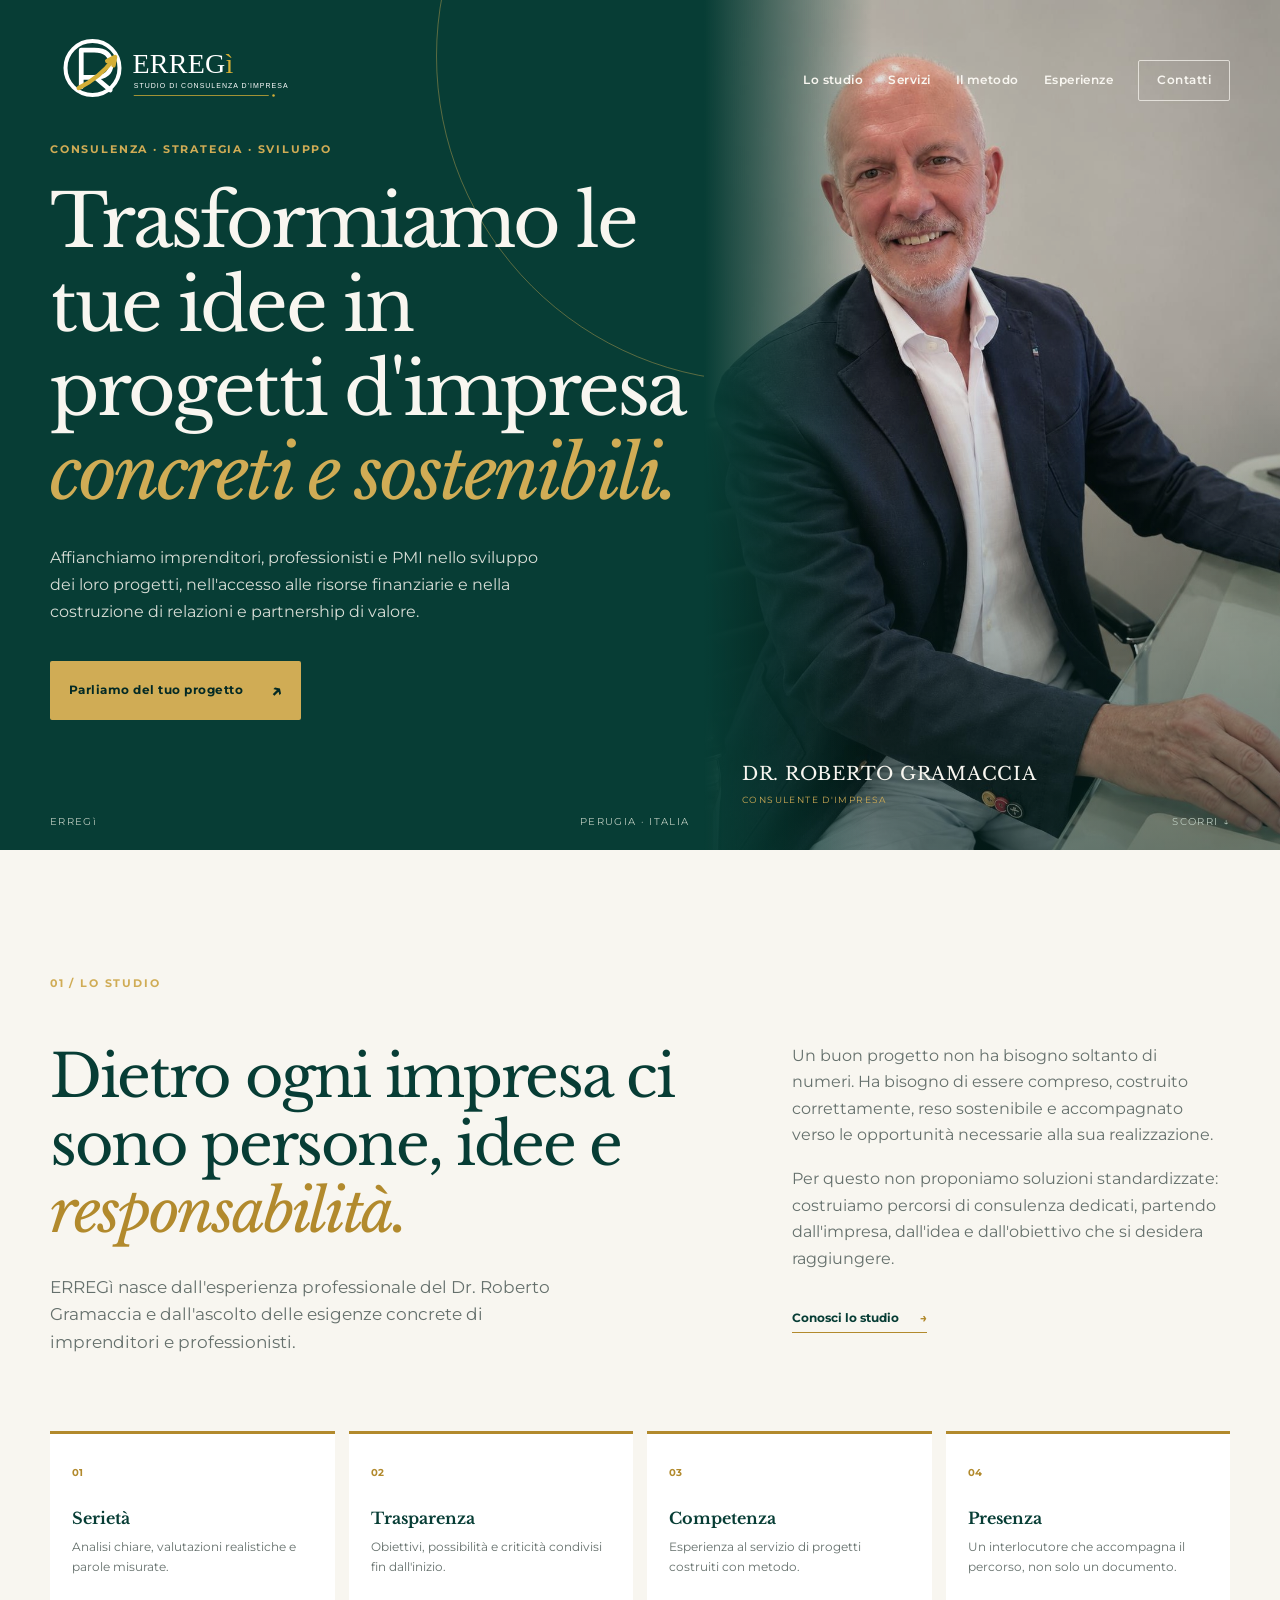
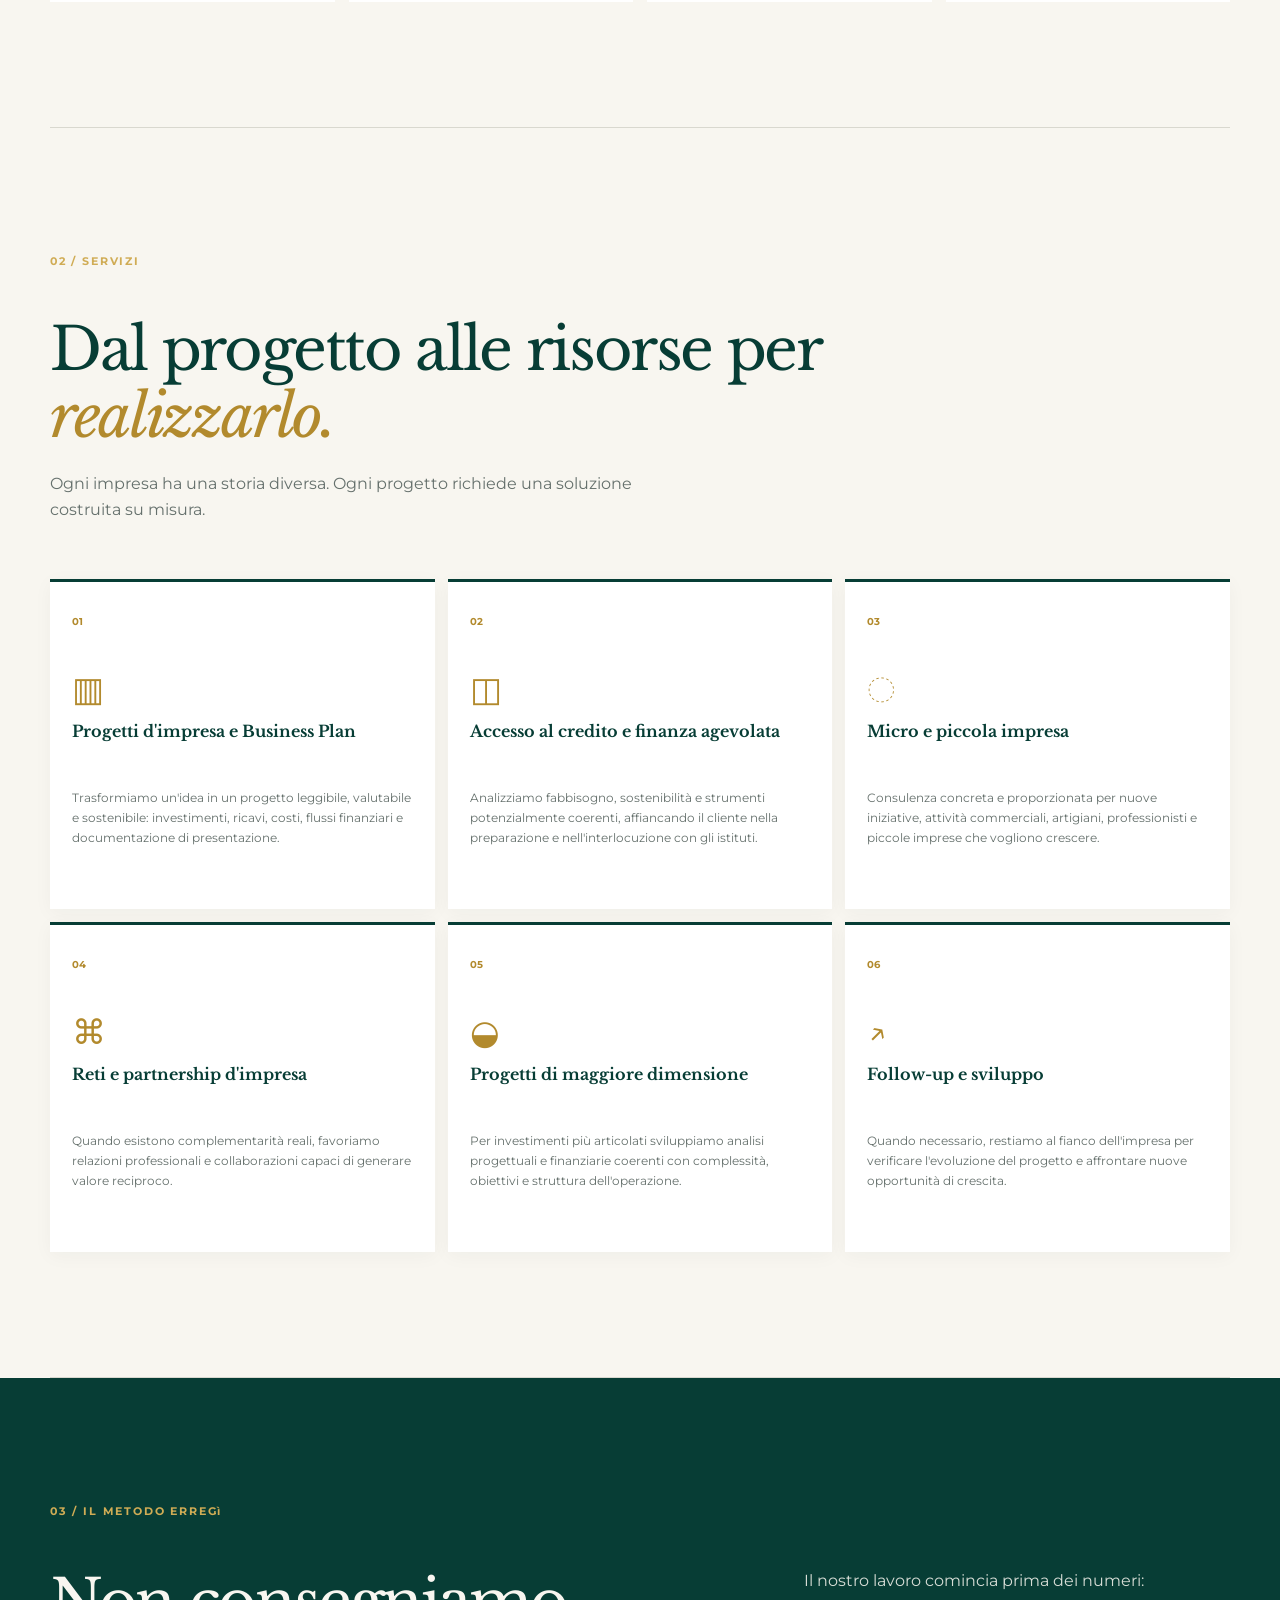
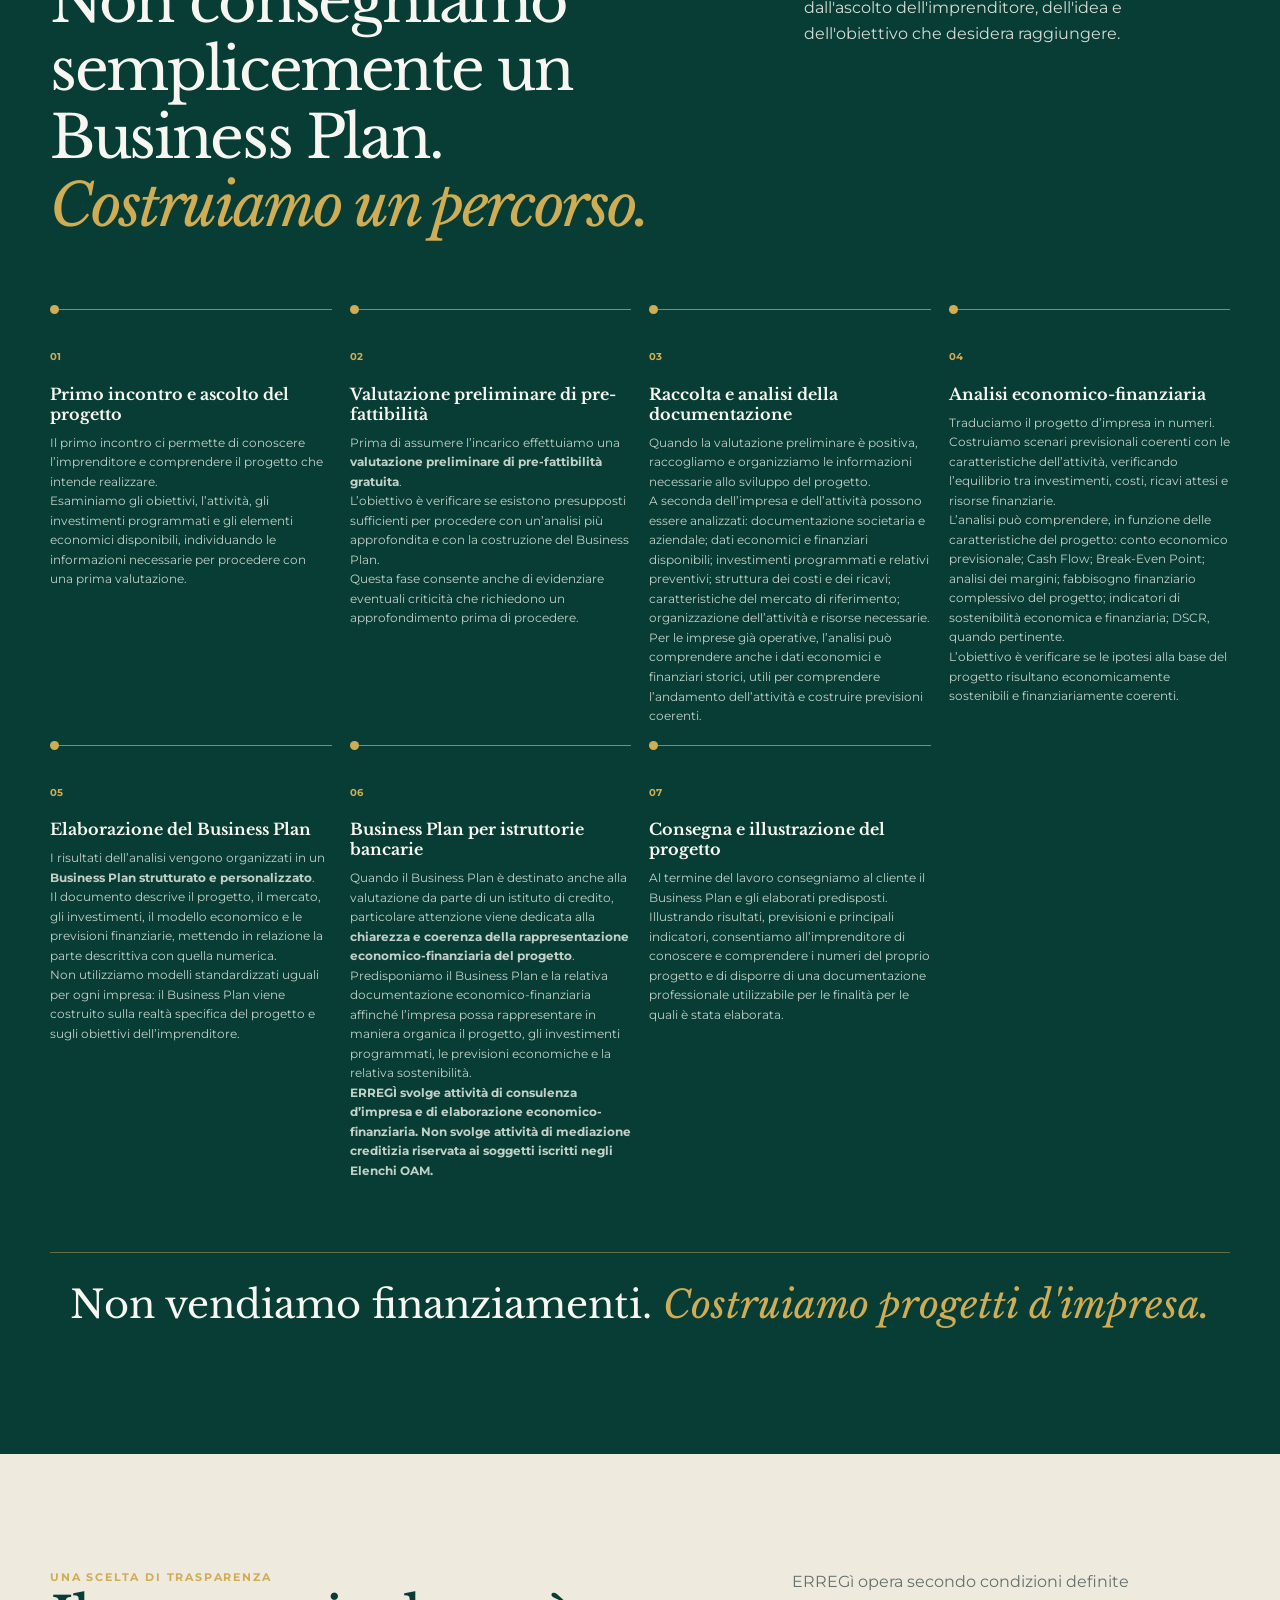
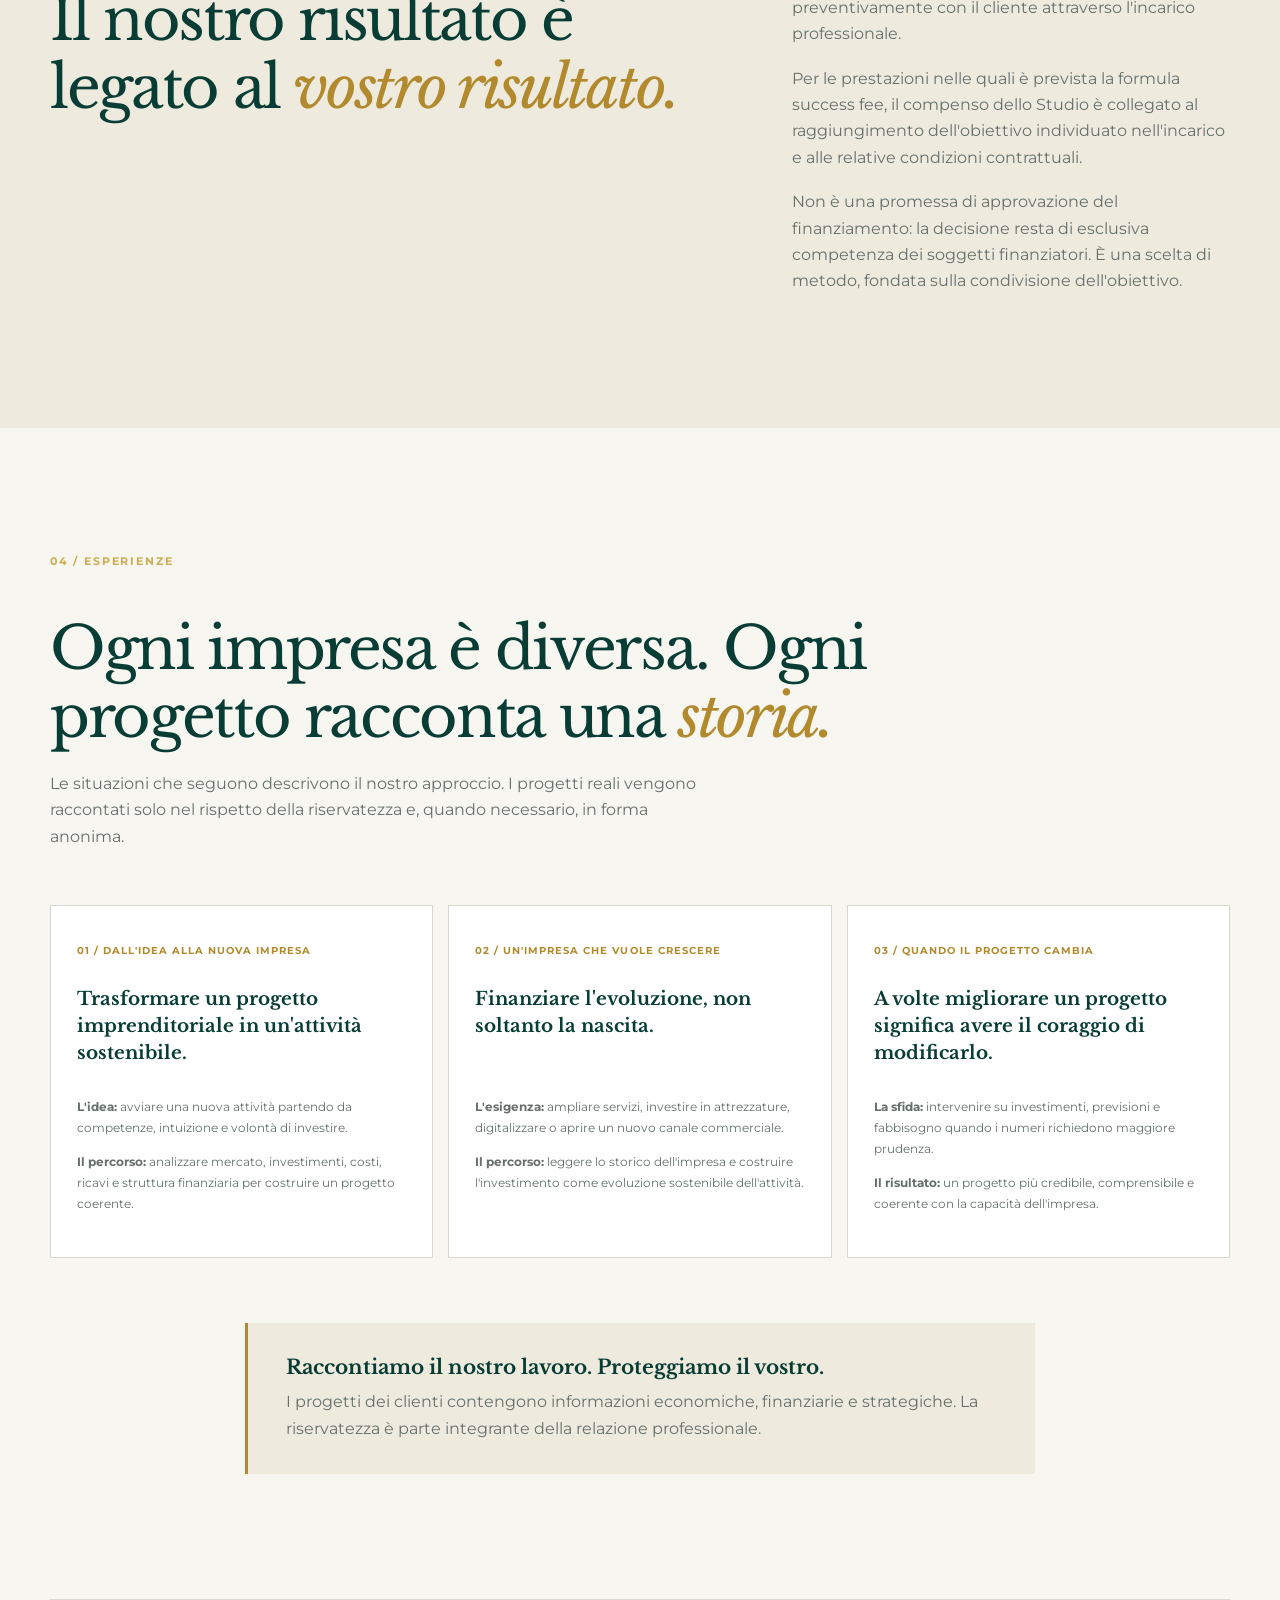
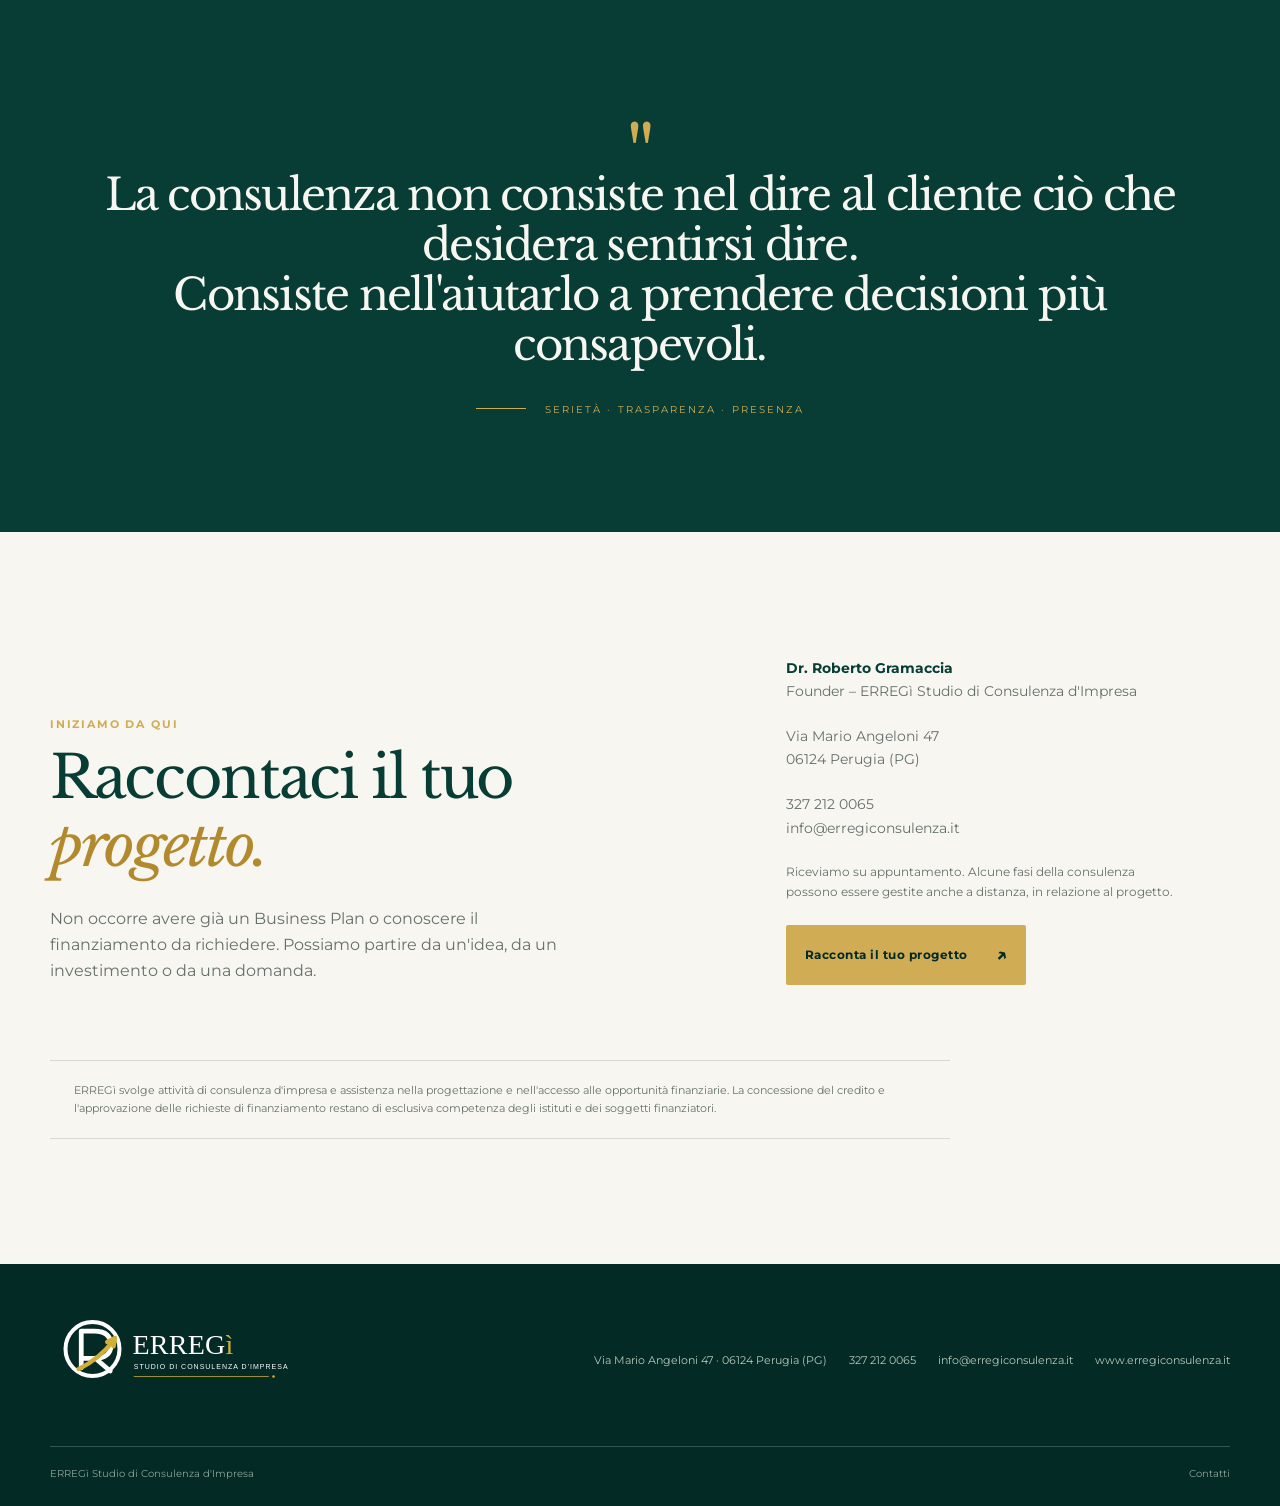
==== commit ba4616d2: "Aggiorna la sezione Il metodo con le 7 fasi operative" ====
--- a/index.html
+++ b/index.html
@@ -132,11 +132,54 @@
         </div>
 
         <ol class="method-steps">
-          <li><span>01</span><h3>Ascoltiamo</h3><p>Conosciamo l'imprenditore, l'impresa e il progetto.</p></li>
-          <li><span>02</span><h3>Analizziamo</h3><p>Verifichiamo numeri, fabbisogni, opportunità e criticità.</p></li>
-          <li><span>03</span><h3>Progettiamo</h3><p>Costruiamo il Business Plan e il percorso operativo.</p></li>
-          <li><span>04</span><h3>Accompagniamo</h3><p>Affianchiamo il cliente nella presentazione e nelle interlocuzioni.</p></li>
-          <li><span>05</span><h3>Restiamo al fianco</h3><p>Seguiamo l'evoluzione del progetto e le opportunità successive.</p></li>
+          <li>
+            <span>01</span>
+            <h3>Primo incontro e ascolto del progetto</h3>
+            <p>Il primo incontro ci permette di conoscere l’imprenditore e comprendere il progetto che intende realizzare.</p>
+            <p>Esaminiamo gli obiettivi, l’attività, gli investimenti programmati e gli elementi economici disponibili, individuando le informazioni necessarie per procedere con una prima valutazione.</p>
+          </li>
+          <li>
+            <span>02</span>
+            <h3>Valutazione preliminare di pre-fattibilità</h3>
+            <p>Prima di assumere l’incarico effettuiamo una <strong>valutazione preliminare di pre-fattibilità gratuita</strong>.</p>
+            <p>L’obiettivo è verificare se esistono presupposti sufficienti per procedere con un’analisi più approfondita e con la costruzione del Business Plan.</p>
+            <p>Questa fase consente anche di evidenziare eventuali criticità che richiedono un approfondimento prima di procedere.</p>
+          </li>
+          <li>
+            <span>03</span>
+            <h3>Raccolta e analisi della documentazione</h3>
+            <p>Quando la valutazione preliminare è positiva, raccogliamo e organizziamo le informazioni necessarie allo sviluppo del progetto.</p>
+            <p>A seconda dell’impresa e dell’attività possono essere analizzati: documentazione societaria e aziendale; dati economici e finanziari disponibili; investimenti programmati e relativi preventivi; struttura dei costi e dei ricavi; caratteristiche del mercato di riferimento; organizzazione dell’attività e risorse necessarie.</p>
+            <p>Per le imprese già operative, l’analisi può comprendere anche i dati economici e finanziari storici, utili per comprendere l’andamento dell’attività e costruire previsioni coerenti.</p>
+          </li>
+          <li>
+            <span>04</span>
+            <h3>Analisi economico-finanziaria</h3>
+            <p>Traduciamo il progetto d’impresa in numeri.</p>
+            <p>Costruiamo scenari previsionali coerenti con le caratteristiche dell’attività, verificando l’equilibrio tra investimenti, costi, ricavi attesi e risorse finanziarie.</p>
+            <p>L’analisi può comprendere, in funzione delle caratteristiche del progetto: conto economico previsionale; Cash Flow; Break-Even Point; analisi dei margini; fabbisogno finanziario complessivo del progetto; indicatori di sostenibilità economica e finanziaria; DSCR, quando pertinente.</p>
+            <p>L’obiettivo è verificare se le ipotesi alla base del progetto risultano economicamente sostenibili e finanziariamente coerenti.</p>
+          </li>
+          <li>
+            <span>05</span>
+            <h3>Elaborazione del Business Plan</h3>
+            <p>I risultati dell’analisi vengono organizzati in un <strong>Business Plan strutturato e personalizzato</strong>.</p>
+            <p>Il documento descrive il progetto, il mercato, gli investimenti, il modello economico e le previsioni finanziarie, mettendo in relazione la parte descrittiva con quella numerica.</p>
+            <p>Non utilizziamo modelli standardizzati uguali per ogni impresa: il Business Plan viene costruito sulla realtà specifica del progetto e sugli obiettivi dell’imprenditore.</p>
+          </li>
+          <li>
+            <span>06</span>
+            <h3>Business Plan per istruttorie bancarie</h3>
+            <p>Quando il Business Plan è destinato anche alla valutazione da parte di un istituto di credito, particolare attenzione viene dedicata alla <strong>chiarezza e coerenza della rappresentazione economico-finanziaria del progetto</strong>.</p>
+            <p>Predisponiamo il Business Plan e la relativa documentazione economico-finanziaria affinché l’impresa possa rappresentare in maniera organica il progetto, gli investimenti programmati, le previsioni economiche e la relativa sostenibilità.</p>
+            <p><strong>ERREGÌ svolge attività di consulenza d’impresa e di elaborazione economico-finanziaria. Non svolge attività di mediazione creditizia riservata ai soggetti iscritti negli Elenchi OAM.</strong></p>
+          </li>
+          <li>
+            <span>07</span>
+            <h3>Consegna e illustrazione del progetto</h3>
+            <p>Al termine del lavoro consegniamo al cliente il Business Plan e gli elaborati predisposti.</p>
+            <p>Illustrando risultati, previsioni e principali indicatori, consentiamo all’imprenditore di conoscere e comprendere i numeri del proprio progetto e di disporre di una documentazione professionale utilizzabile per le finalità per le quali è stata elaborata.</p>
+          </li>
         </ol>
 
         <div class="method-statement">
--- a/style.css
+++ b/style.css
@@ -433,8 +433,8 @@
 
 .method-steps {
   display: grid;
-  grid-template-columns: repeat(5, 1fr);
-  gap: 16px;
+  grid-template-columns: repeat(4, 1fr);
+  gap: 18px;
   padding: 0;
   margin: 70px 0 0;
   list-style: none;
@@ -725,7 +725,7 @@
   }
 
   .method-steps {
-    grid-template-columns: repeat(3, 1fr);
+    grid-template-columns: repeat(2, 1fr);
     row-gap: 34px;
   }
 
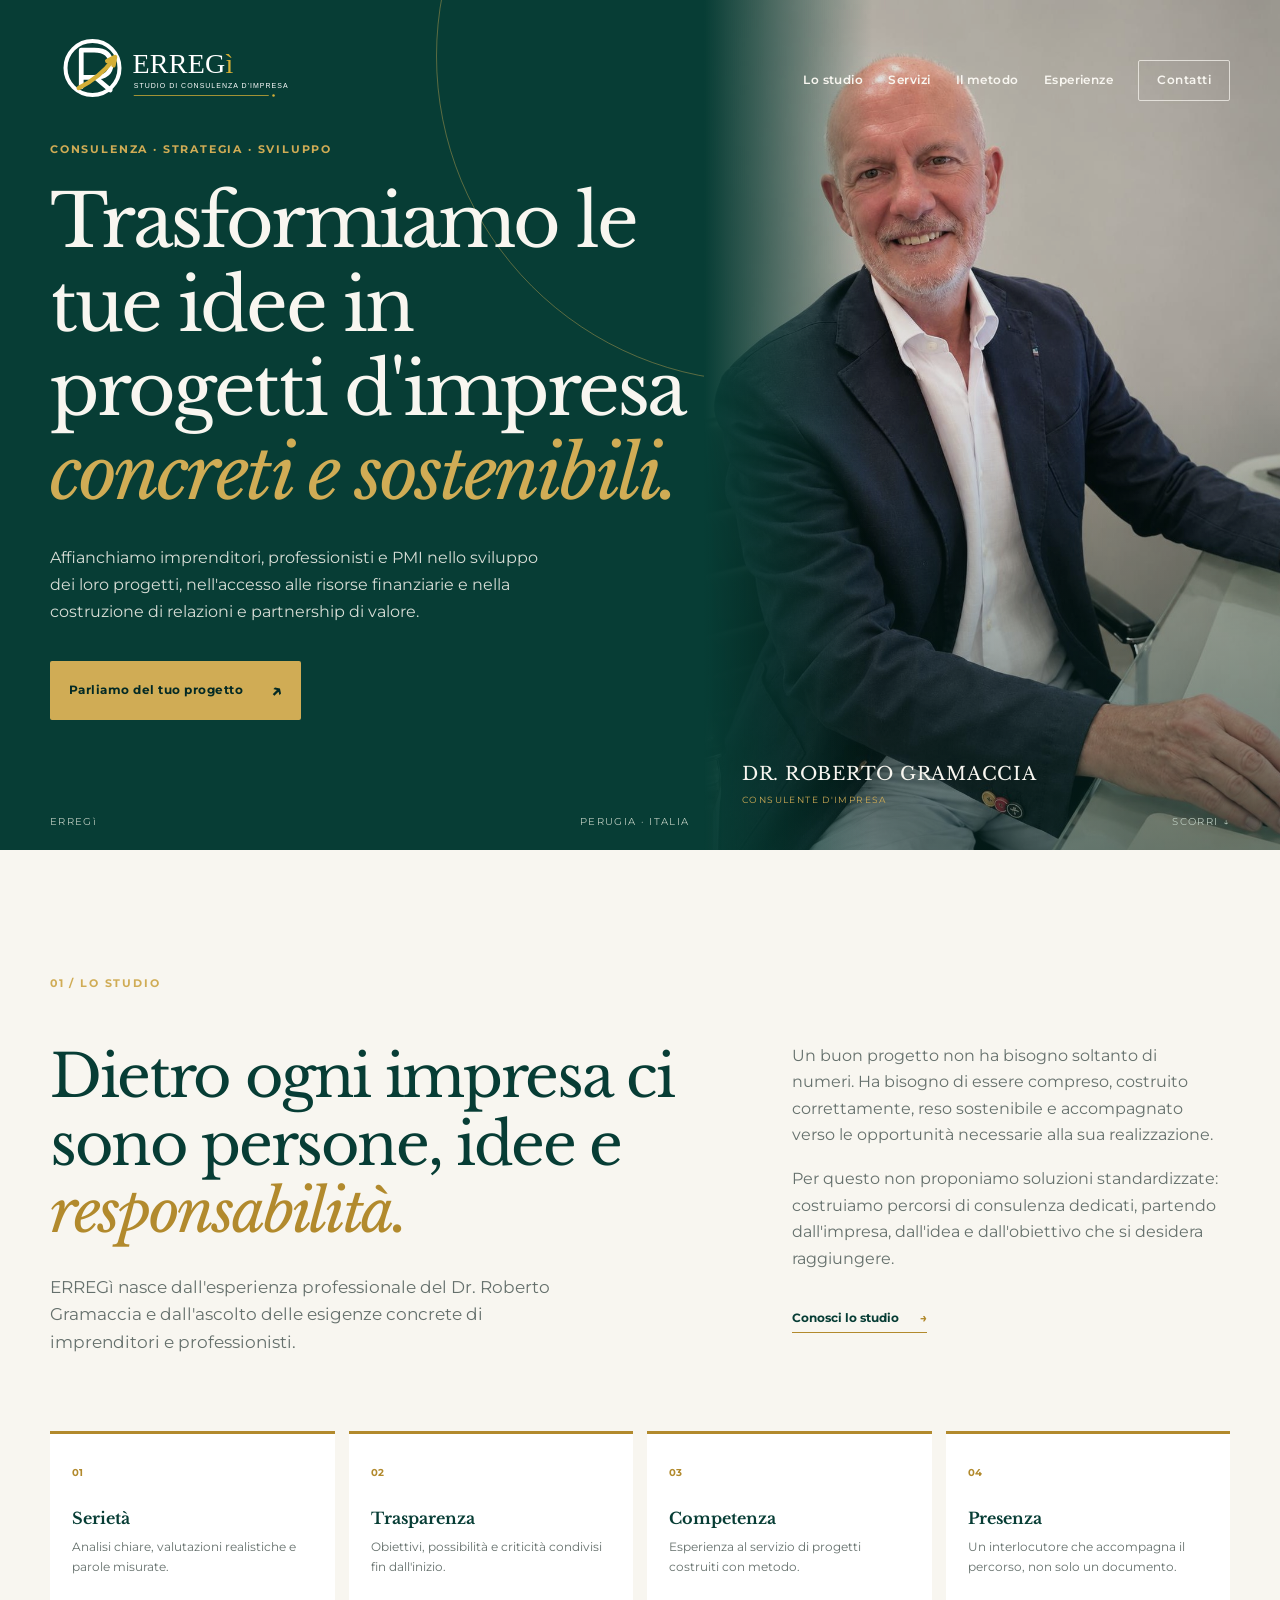
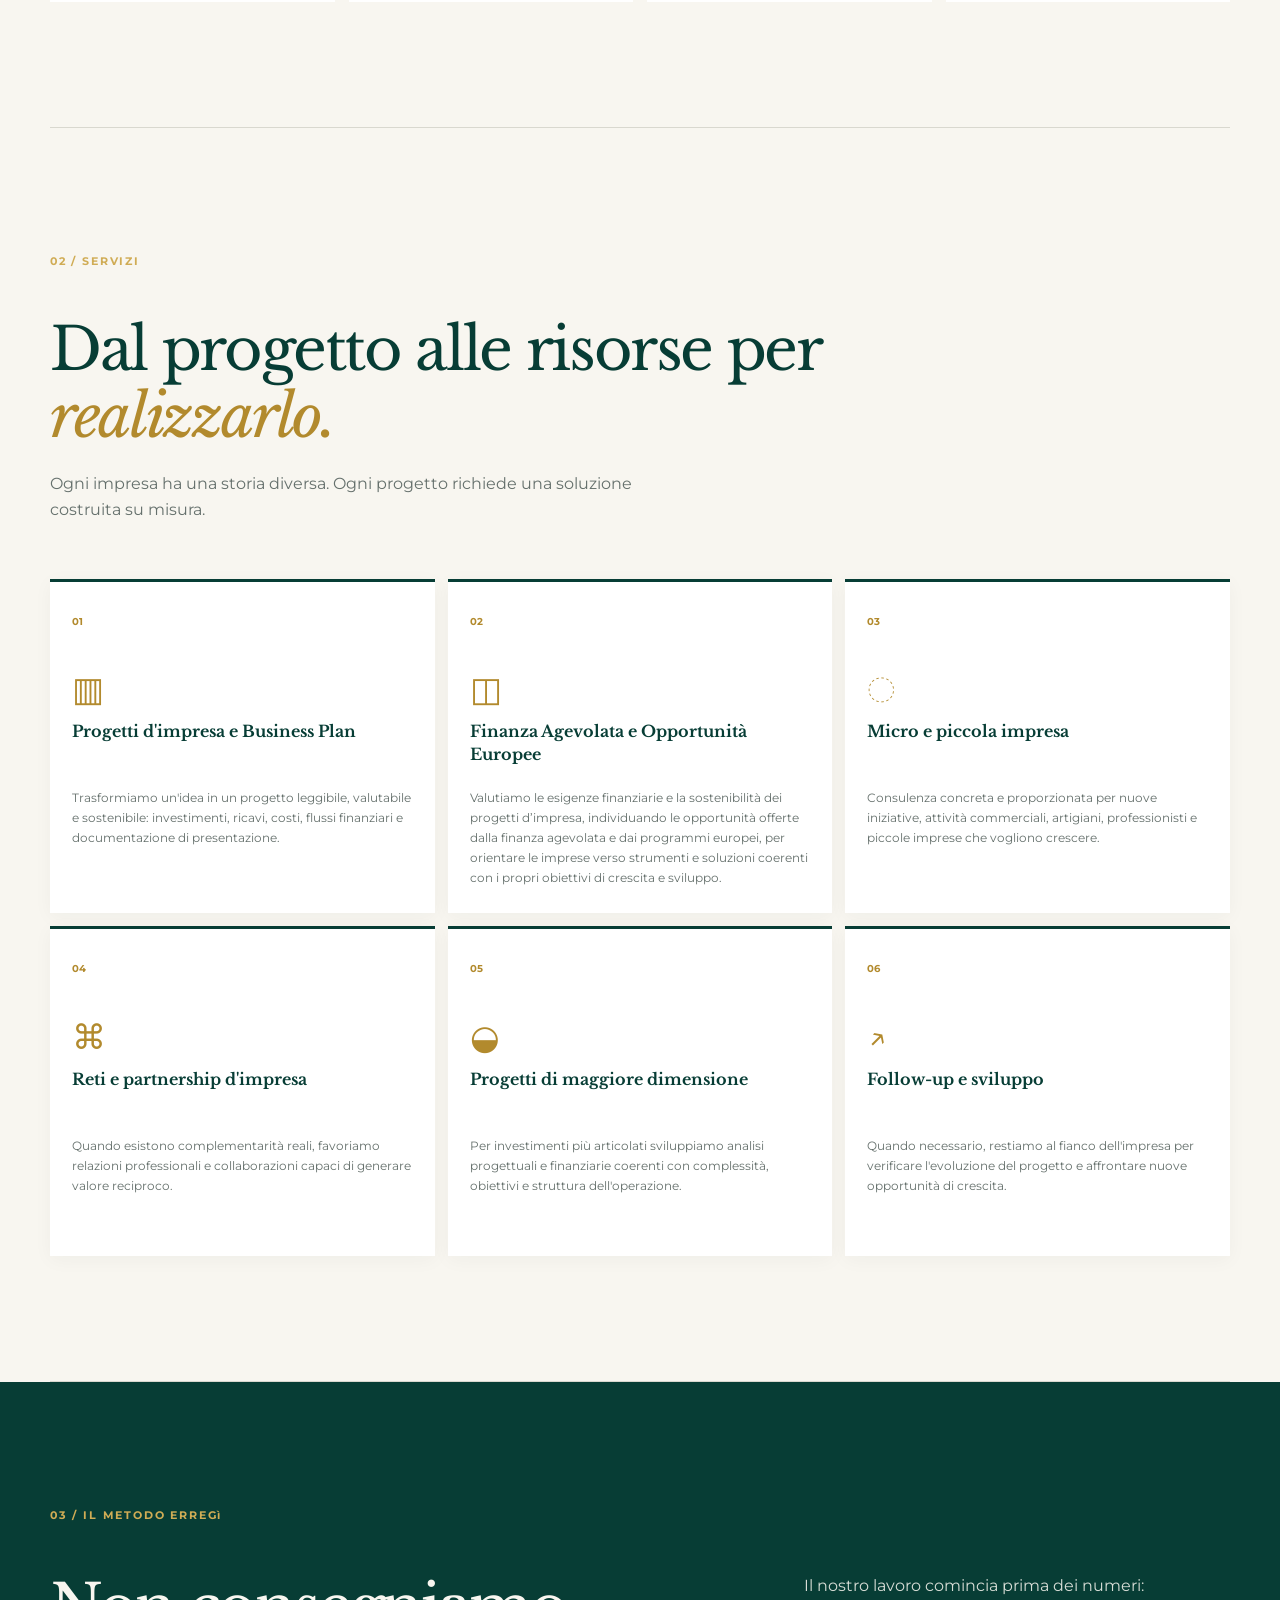
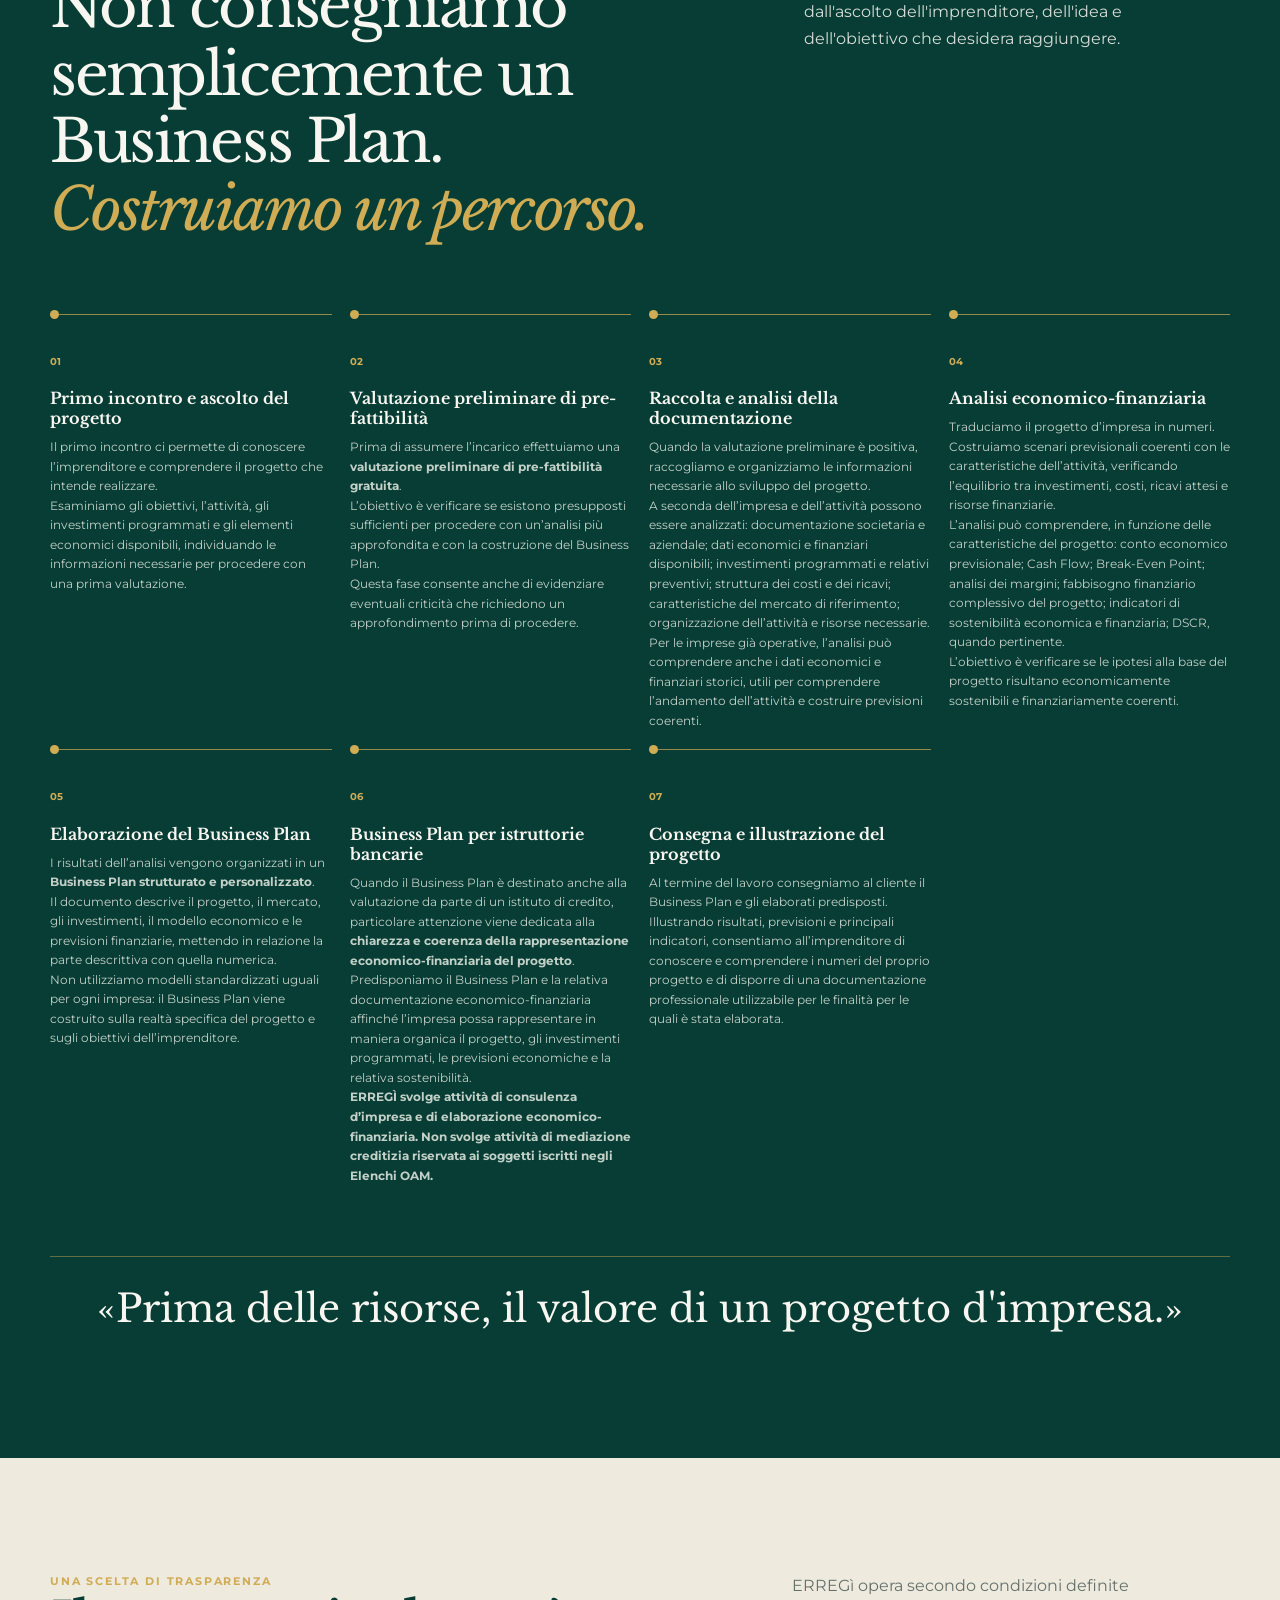
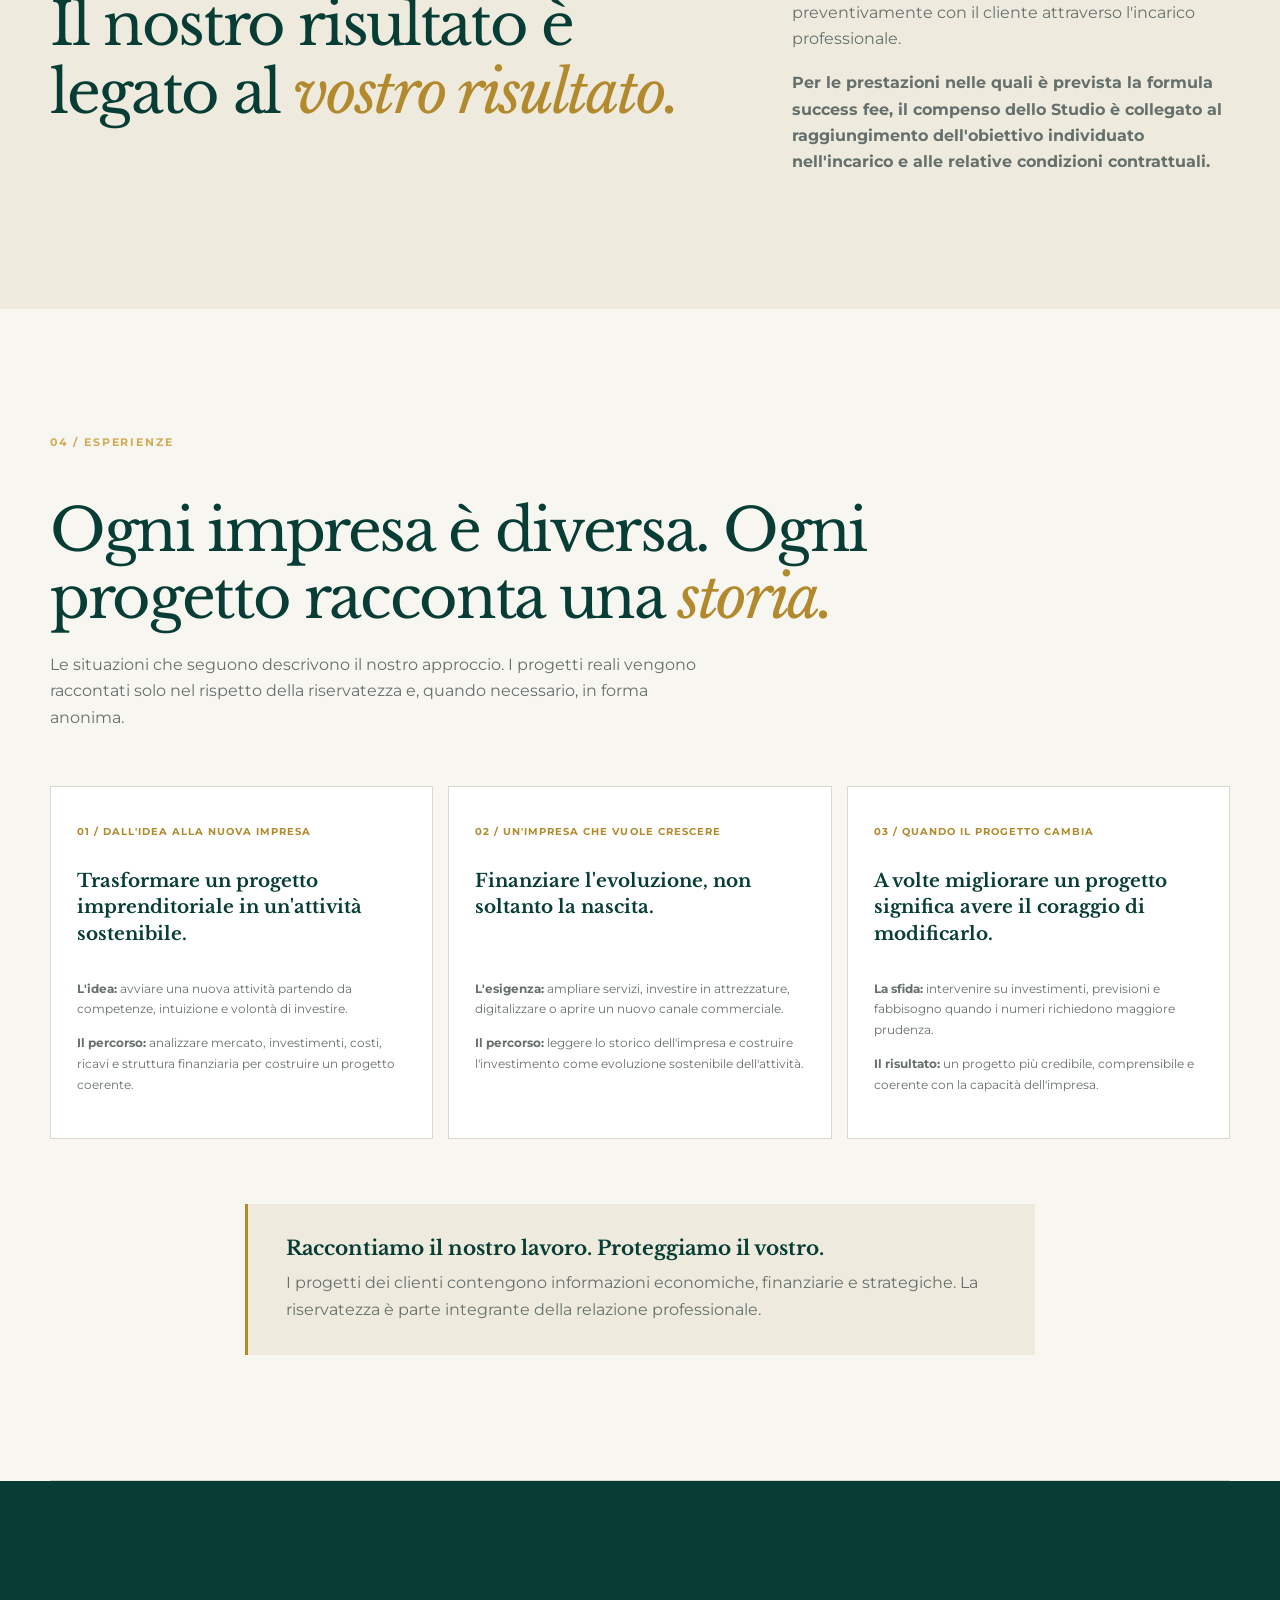
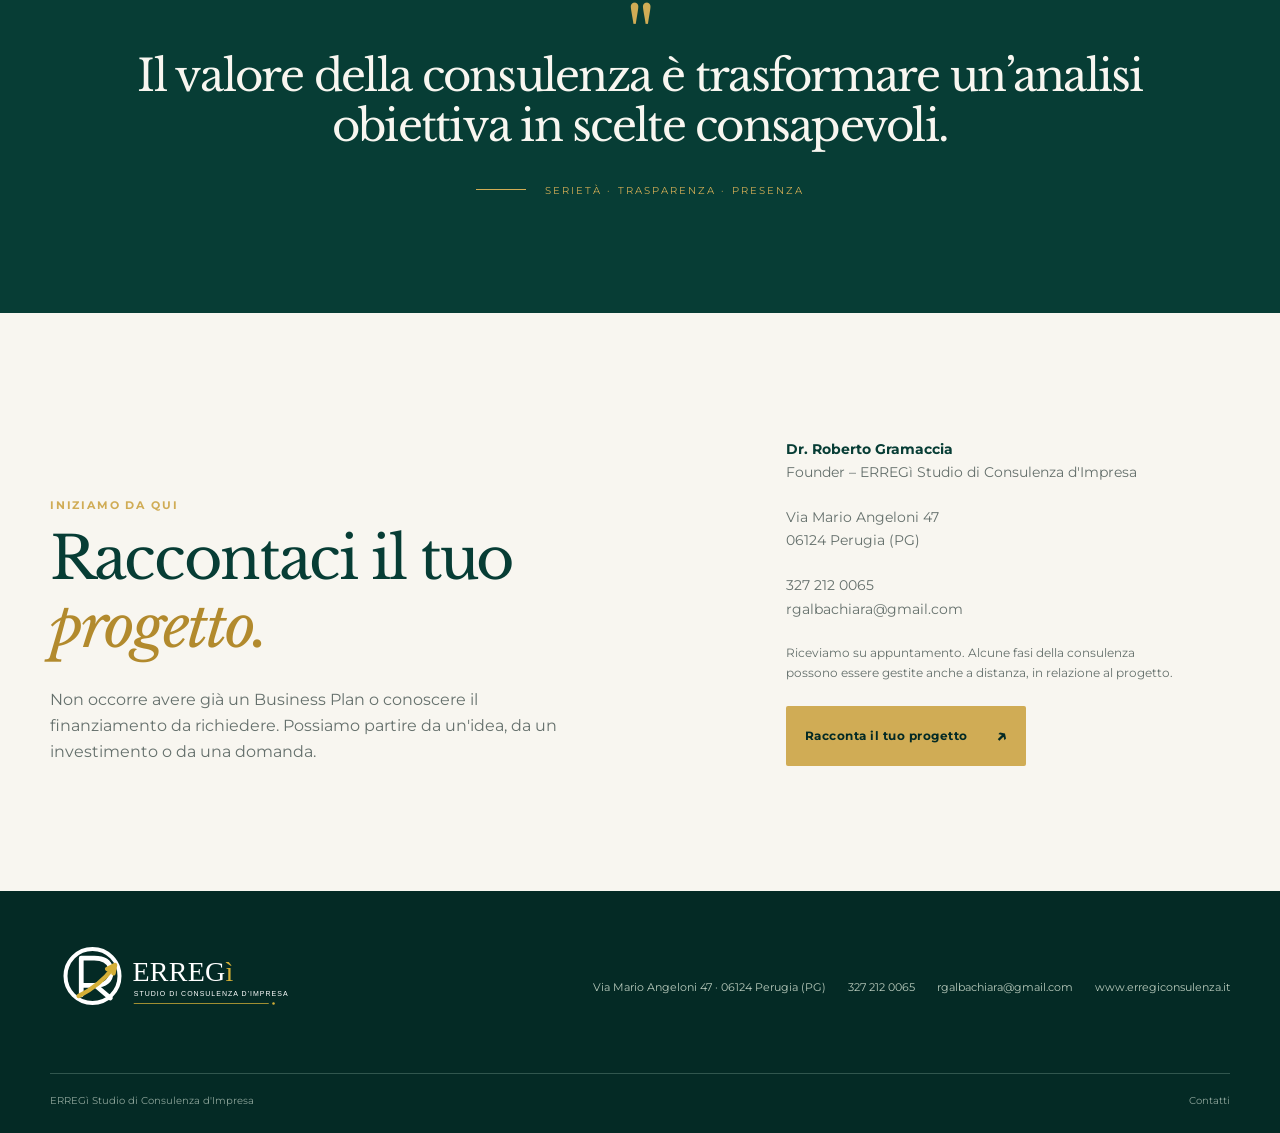
==== commit 5d07d16b: "Update services, success fee copy and contact email" ====
--- a/index.html
+++ b/index.html
@@ -93,8 +93,8 @@
         <article class="service-card">
           <span class="number">02</span>
           <div class="service-icon">◫</div>
-          <h3>Accesso al credito e finanza agevolata</h3>
-          <p>Analizziamo fabbisogno, sostenibilità e strumenti potenzialmente coerenti, affiancando il cliente nella preparazione e nell'interlocuzione con gli istituti.</p>
+          <h3>Finanza Agevolata e Opportunità Europee</h3>
+          <p>Valutiamo le esigenze finanziarie e la sostenibilità dei progetti d’impresa, individuando le opportunità offerte dalla finanza agevolata e dai programmi europei, per orientare le imprese verso strumenti e soluzioni coerenti con i propri obiettivi di crescita e sviluppo.</p>
         </article>
         <article class="service-card">
           <span class="number">03</span>
@@ -183,7 +183,7 @@
         </ol>
 
         <div class="method-statement">
-          <p>Non vendiamo finanziamenti. <strong>Costruiamo progetti d'impresa.</strong></p>
+          <p>«Prima delle risorse, il valore di un progetto d'impresa.»</p>
         </div>
       </div>
     </section>
@@ -196,8 +196,7 @@
         </div>
         <div class="success-copy">
           <p>ERREGì opera secondo condizioni definite preventivamente con il cliente attraverso l'incarico professionale.</p>
-          <p>Per le prestazioni nelle quali è prevista la formula success fee, il compenso dello Studio è collegato al raggiungimento dell'obiettivo individuato nell'incarico e alle relative condizioni contrattuali.</p>
-          <p>Non è una promessa di approvazione del finanziamento: la decisione resta di esclusiva competenza dei soggetti finanziatori. È una scelta di metodo, fondata sulla condivisione dell'obiettivo.</p>
+          <p><strong>Per le prestazioni nelle quali è prevista la formula success fee, il compenso dello Studio è collegato al raggiungimento dell'obiettivo individuato nell'incarico e alle relative condizioni contrattuali.</strong></p>
         </div>
       </div>
     </section>
@@ -238,7 +237,7 @@
 
     <section class="quote-section">
       <div class="quote-mark">&quot;</div>
-      <blockquote>La consulenza non consiste nel dire al cliente ciò che desidera sentirsi dire.<br>Consiste nell'aiutarlo a prendere decisioni più consapevoli.</blockquote>
+      <blockquote>Il valore della consulenza è trasformare un’analisi obiettiva in scelte consapevoli.</blockquote>
       <div class="gold-line"></div>
       <span>SERIETÀ · TRASPARENZA · PRESENZA</span>
     </section>
@@ -253,14 +252,10 @@
         <div class="contact-details">
           <p><strong>Dr. Roberto Gramaccia</strong><br>Founder – ERREGì Studio di Consulenza d'Impresa</p>
           <p>Via Mario Angeloni 47<br>06124 Perugia (PG)</p>
-          <p><a href="tel:+393272120065">327 212 0065</a><br><a href="mailto:info@erregiconsulenza.it">info@erregiconsulenza.it</a></p>
+          <p><a href="tel:+393272120065">327 212 0065</a><br><a href="mailto:rgalbachiara@gmail.com">rgalbachiara@gmail.com</a></p>
           <p class="contact-note">Riceviamo su appuntamento. Alcune fasi della consulenza possono essere gestite anche a distanza, in relazione al progetto.</p>
-          <a class="button button-gold" href="mailto:info@erregiconsulenza.it?subject=Richiesta%20di%20contatto%20-%20ERREG%C3%AC">Racconta il tuo progetto <span>↗</span></a>
-        </div>
-      </div>
-
-      <div class="contact-disclaimer">
-        ERREGì svolge attività di consulenza d'impresa e assistenza nella progettazione e nell'accesso alle opportunità finanziarie. La concessione del credito e l'approvazione delle richieste di finanziamento restano di esclusiva competenza degli istituti e dei soggetti finanziatori.
+          <a class="button button-gold" href="mailto:rgalbachiara@gmail.com?subject=Richiesta%20di%20contatto%20-%20ERREG%C3%AC">Racconta il tuo progetto <span>↗</span></a>
+        </div>
       </div>
     </section>
   </main>
@@ -273,7 +268,7 @@
     <div class="footer-contact">
       <span>Via Mario Angeloni 47 · 06124 Perugia (PG)</span>
       <a href="tel:+393272120065">327 212 0065</a>
-      <a href="mailto:info@erregiconsulenza.it">info@erregiconsulenza.it</a>
+      <a href="mailto:rgalbachiara@gmail.com">rgalbachiara@gmail.com</a>
       <a href="https://www.erregiconsulenza.it">www.erregiconsulenza.it</a>
     </div>
 
